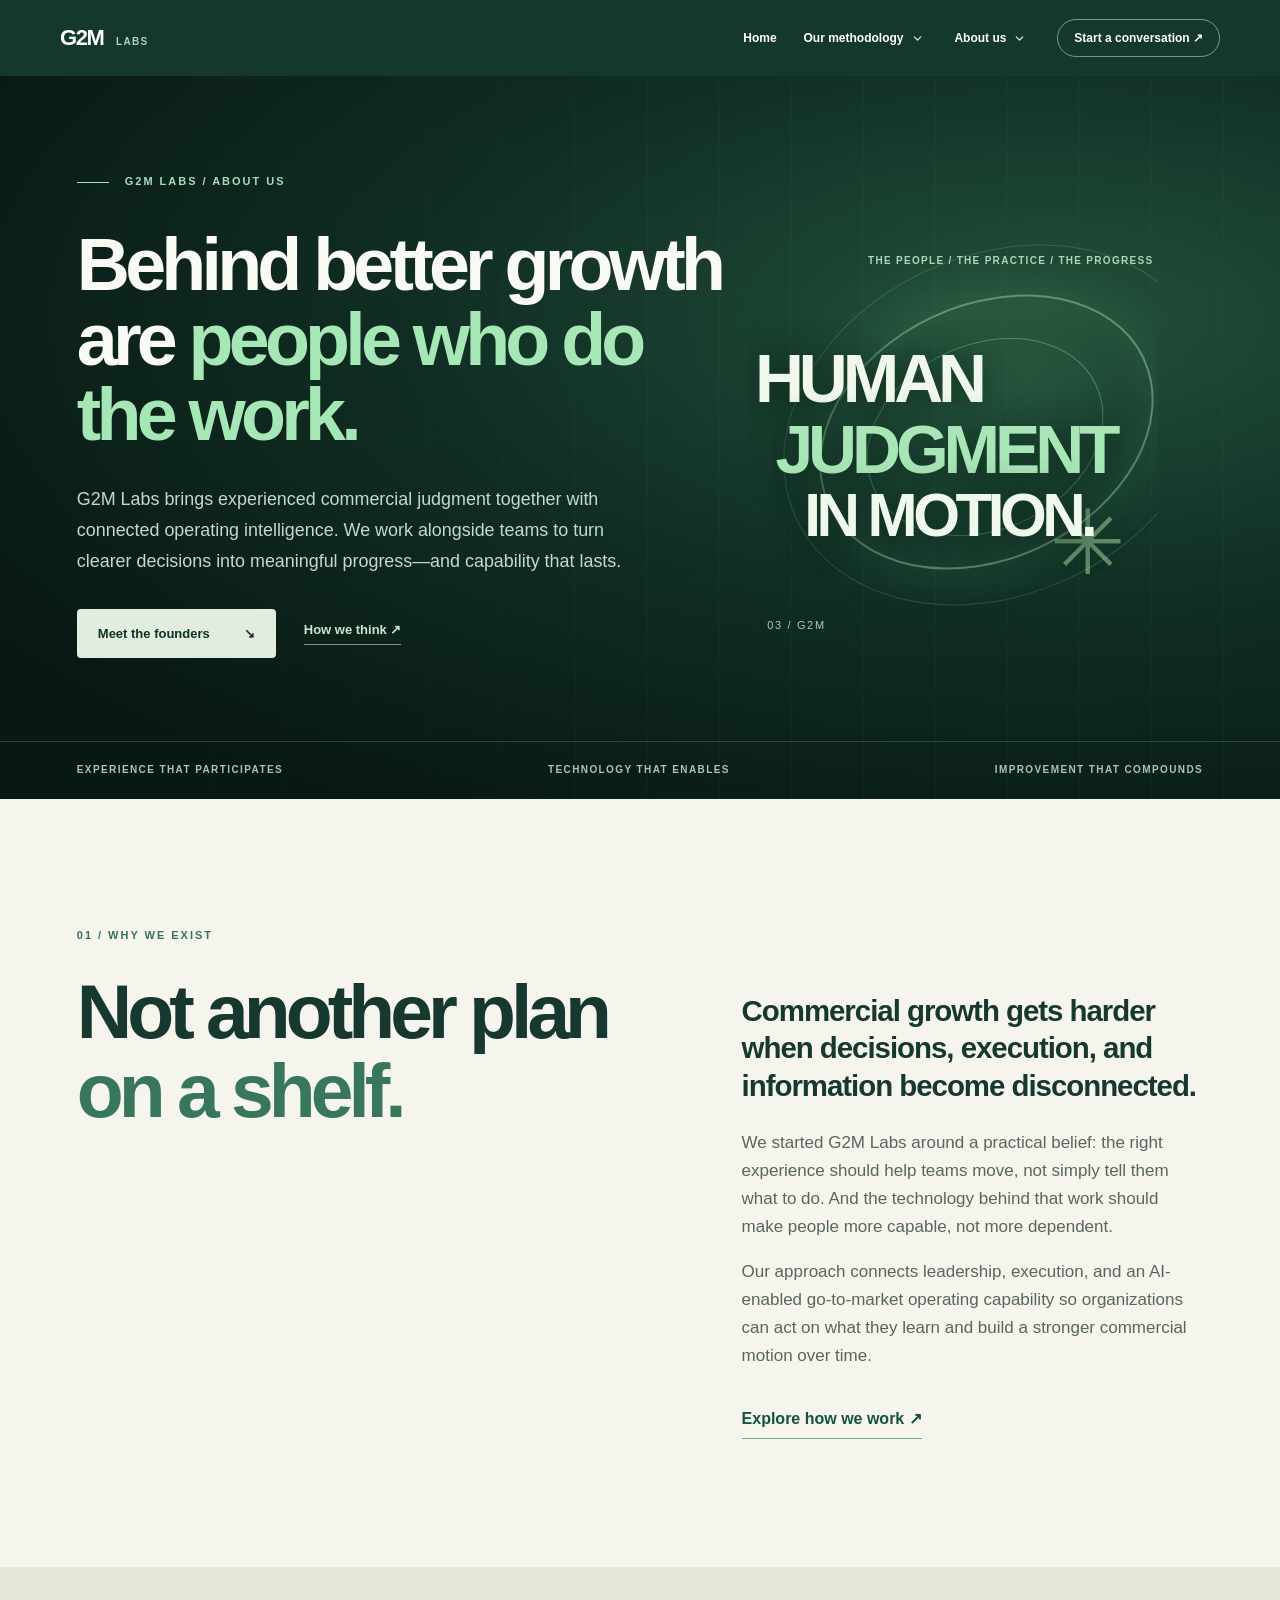
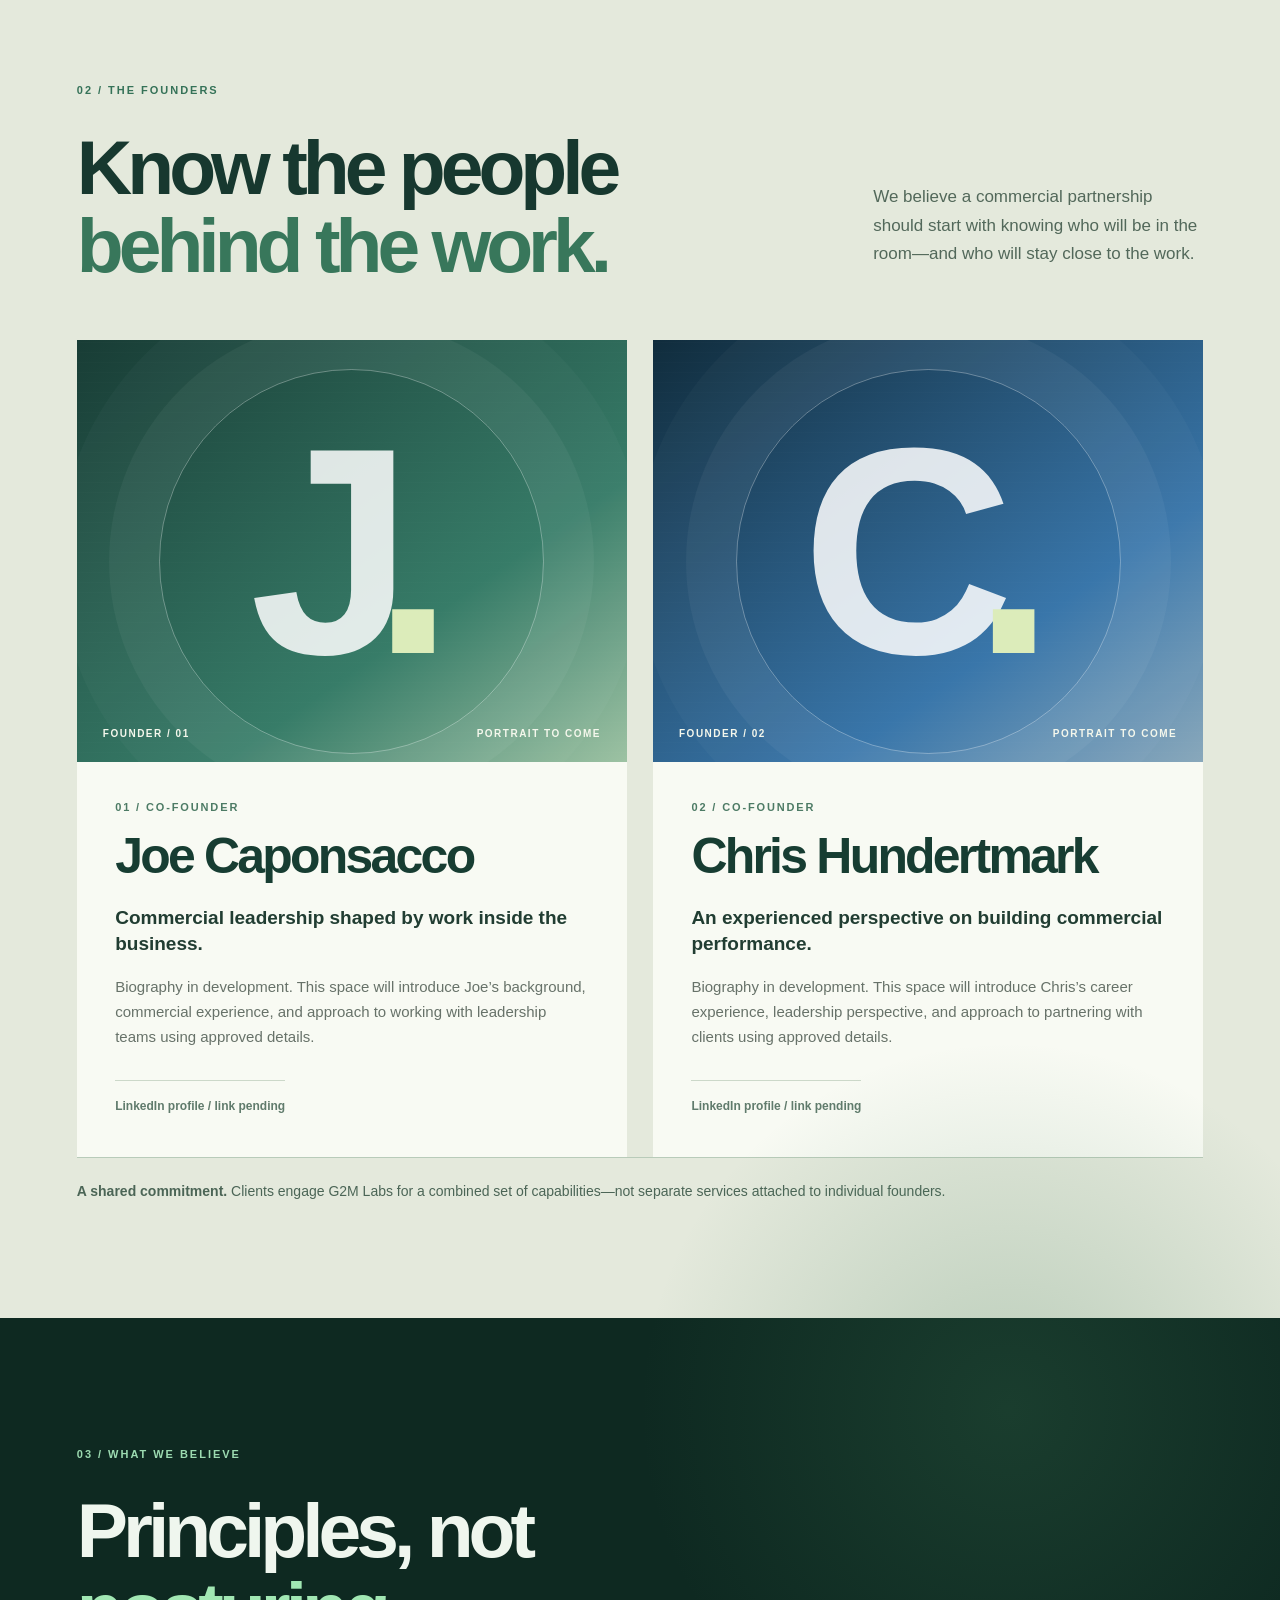
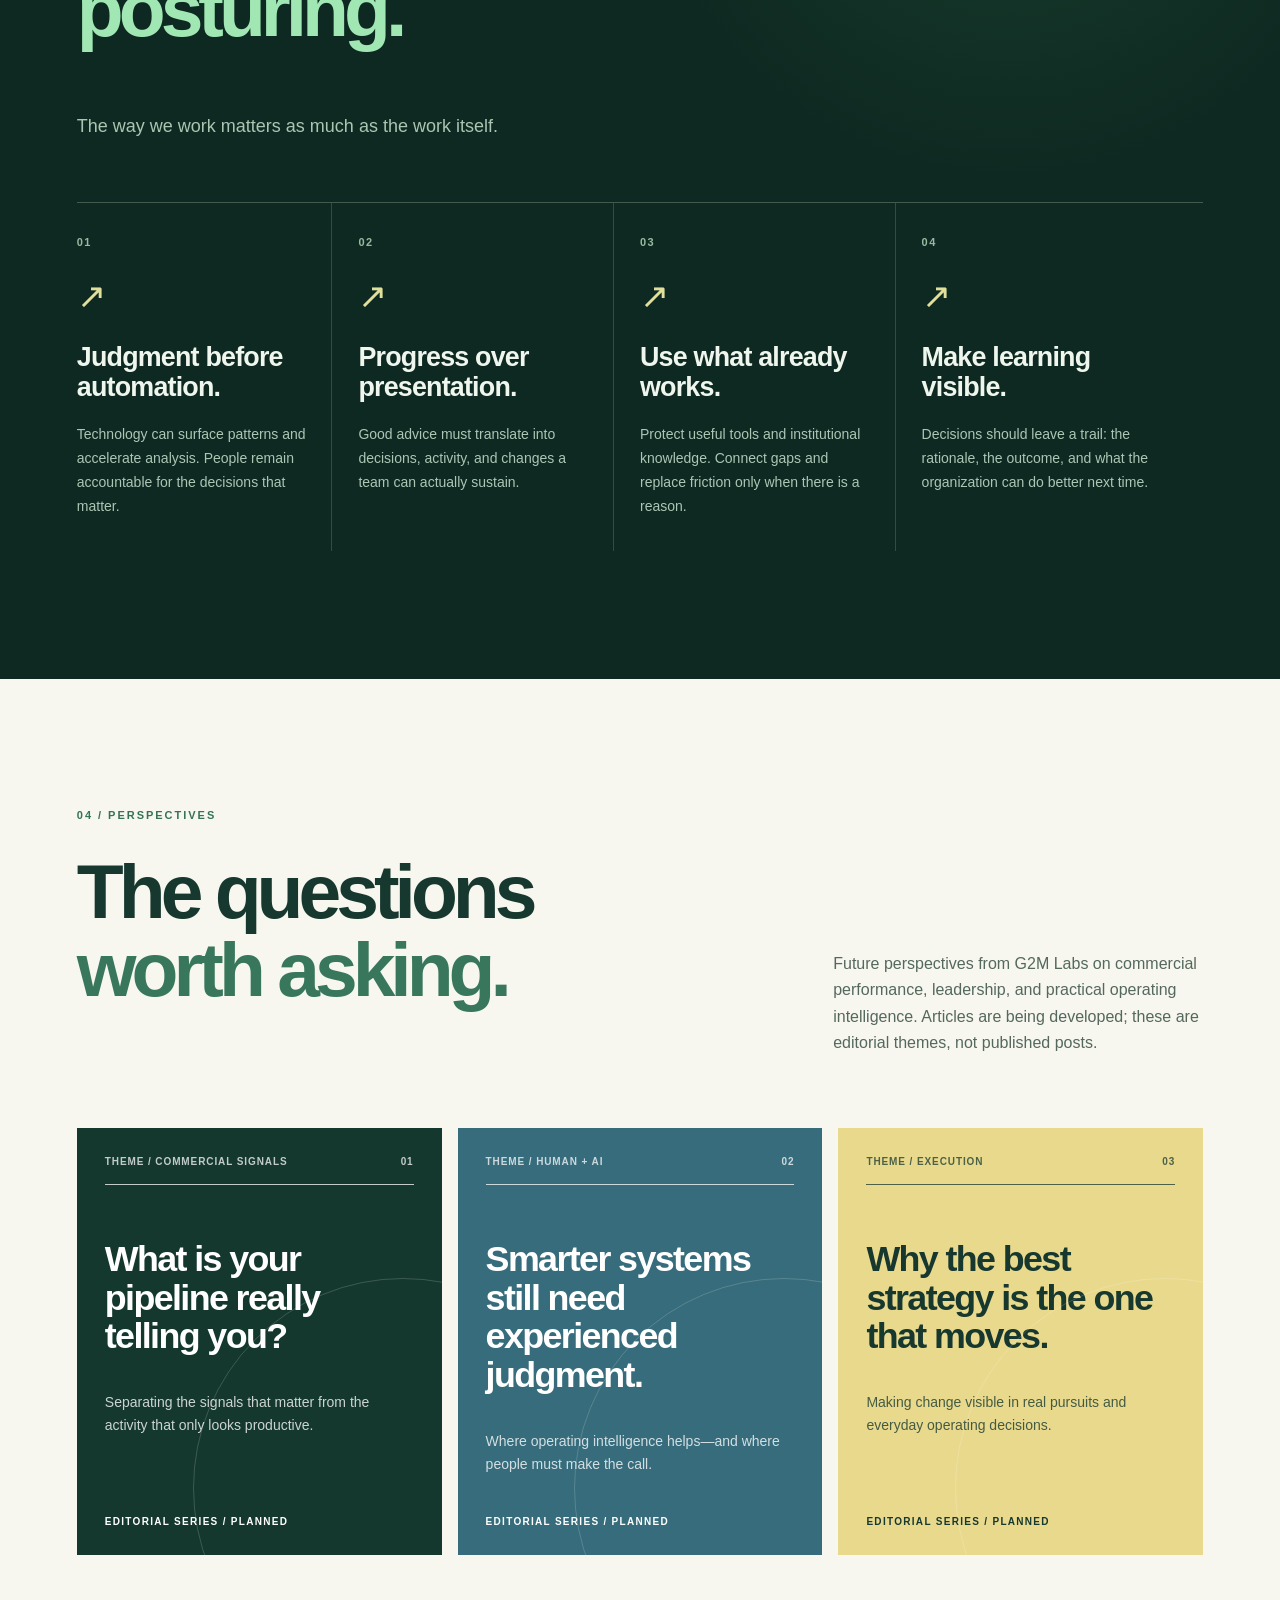
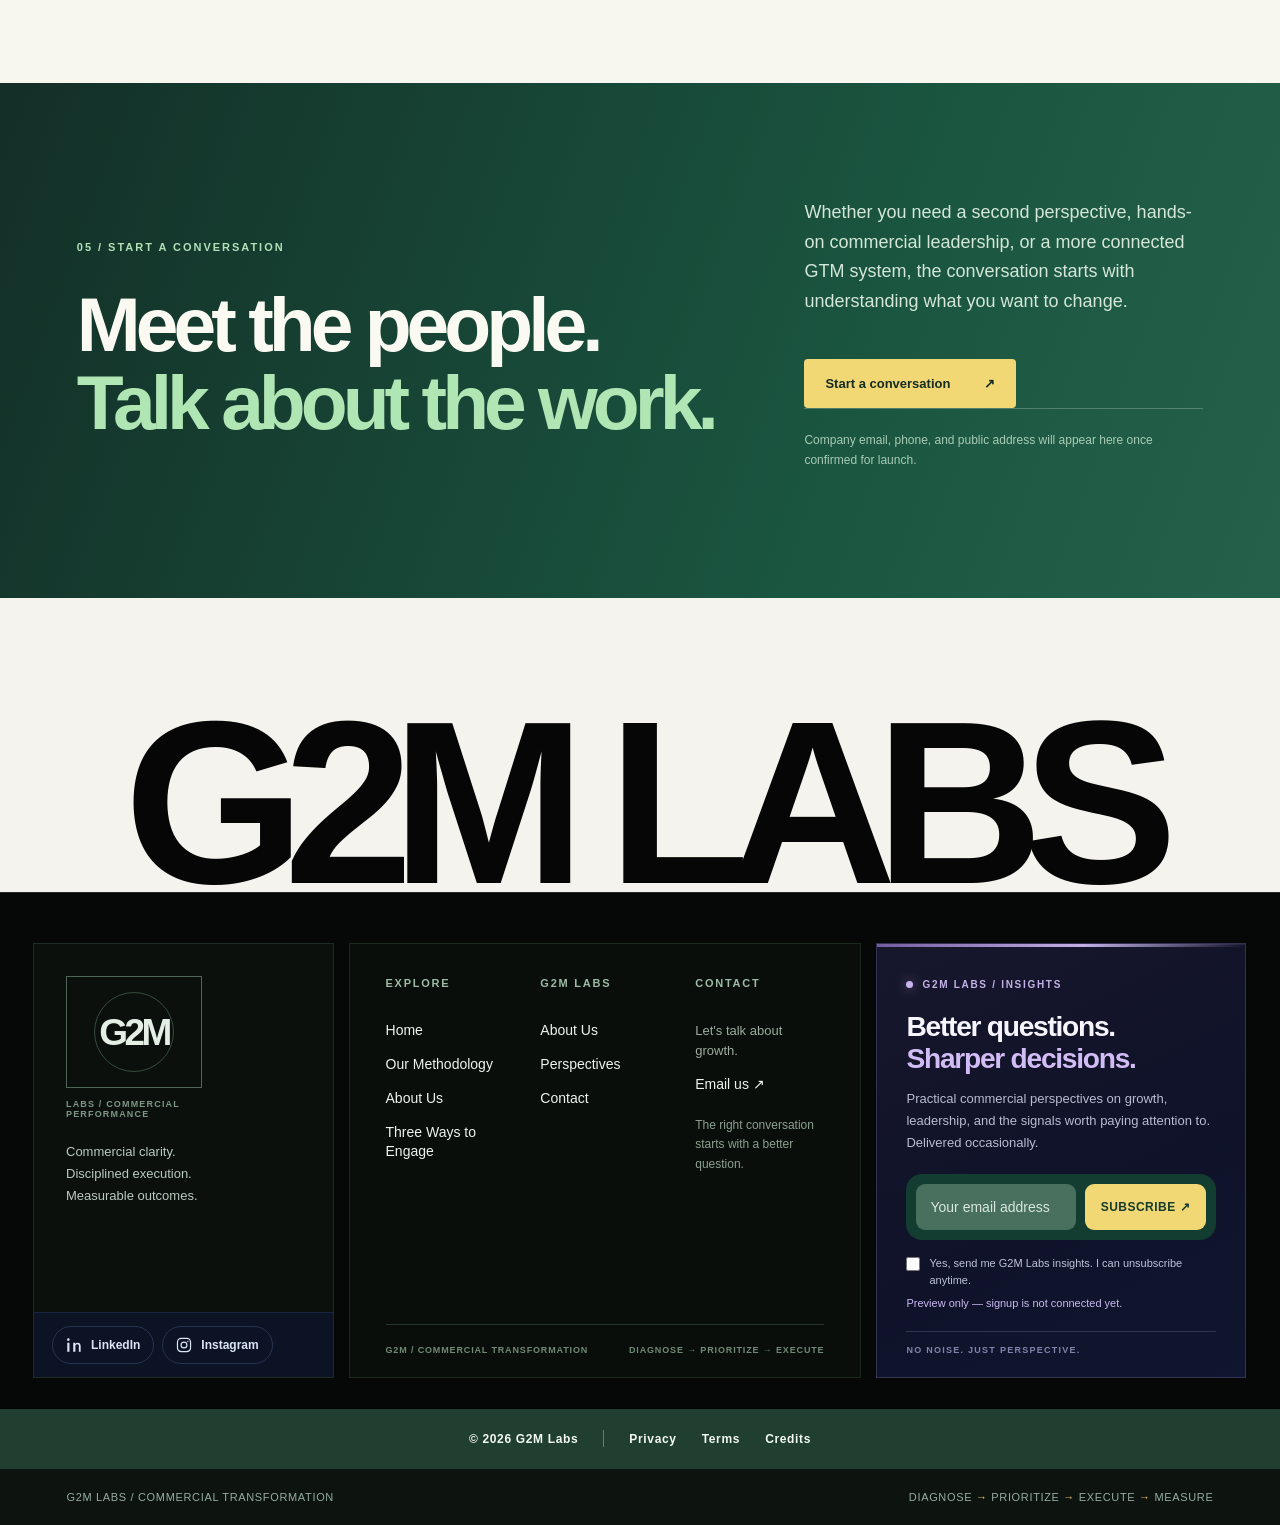
==== help.html @ 56f2eec4 "foundational v26 full site" ====
<!DOCTYPE html>

<html lang="en">
<head>
<meta charset="utf-8"/>
<meta content="width=device-width,initial-scale=1" name="viewport"/>
<title>G2M Labs | About Us — Page 3 Study 01</title>
<link href="help.css" rel="stylesheet"/>
<meta content="Get to know G2M Labs, the people behind the work, and how we think about commercial performance." name="description"/>
<link href="nav-dropdown.css" rel="stylesheet"/>
<link href="page3-about-study.css" rel="stylesheet"/></head>
<body>
<!-- ================================================================
  G2M LABS / HOW WE HELP YOU
  SOURCE FORMAT: Foundation 16.1 index.html
  Page content, styles and interaction behavior preserved.
  Edit section copy below; page CSS and JavaScript remain separate.
  ================================================================ -->
<!-- SECTION 00 / GLOBAL NAVIGATION -->
<nav aria-label="Main navigation" class="nav" id="mainNav">
<a class="brand" href="index.html">G2M <small>LABS</small></a>
<div class="navlinks"><a href="index.html">Home</a><div class="nav-service-group nav-method-group"><a data-nav-method-link="" href="methodology.html">Our methodology</a><button aria-controls="methodologyDropdown" aria-expanded="false" aria-label="Show methodology sections" class="nav-service-toggle" type="button"><svg aria-hidden="true" fill="none" stroke="currentColor" stroke-linecap="round" stroke-linejoin="round" stroke-width="2.2" viewbox="0 0 24 24"><path d="m6 9 6 6 6-6"></path></svg></button><div aria-hidden="true" aria-label="Methodology sections" class="nav-service-panel" id="methodologyDropdown"><div class="nav-service-overline">G2M / VELOCITY™ METHODOLOGY</div><a class="nav-service-item" href="index.html#velocity"><span class="nav-service-no">01</span><span><span class="nav-service-title">Velocity™ Decision Method</span><span class="nav-service-description">Decisions that are visible and traceable.</span></span><span aria-hidden="true" class="nav-service-arrow">↗</span></a><a class="nav-service-item" href="methodology.html#offerings-stack"><span class="nav-service-no">02</span><span><span class="nav-service-title">Three Ways to Engage</span><span class="nav-service-description">Leadership, GTM systems, or both.</span></span><span aria-hidden="true" class="nav-service-arrow">↗</span></a><a class="nav-service-item" href="methodology.html#gtm-operating-system"><span class="nav-service-no">03</span><span><span class="nav-service-title">GTM Operating System</span><span class="nav-service-description">A foundation you can configure and run.</span></span><span aria-hidden="true" class="nav-service-arrow">↗</span></a><a class="nav-service-item" href="methodology.html#progress"><span class="nav-service-no">04</span><span><span class="nav-service-title">Early Action &amp; Checkpoints</span><span class="nav-service-description">Start early. Review and adapt.</span></span><span aria-hidden="true" class="nav-service-arrow">↗</span></a><a class="nav-service-all" href="methodology.html">Explore the full methodology <span aria-hidden="true">↗</span></a></div></div><div class="nav-service-group nav-about-group"><a aria-current="page" href="help.html">About us</a><button aria-controls="aboutDropdown" aria-expanded="false" aria-label="Show About us sections" class="nav-service-toggle" type="button"><svg aria-hidden="true" fill="none" stroke="currentColor" stroke-linecap="round" stroke-linejoin="round" stroke-width="2.2" viewbox="0 0 24 24"><path d="m6 9 6 6 6-6"></path></svg></button><div aria-hidden="true" aria-label="About us sections" class="nav-service-panel" id="aboutDropdown"><div class="nav-service-overline">G2M / THE PEOPLE BEHIND THE WORK</div><a class="nav-service-item" href="help.html#people"><span class="nav-service-no">01</span><span><span class="nav-service-title">Meet the founders</span><span class="nav-service-description">Who you'll work with.</span></span><span aria-hidden="true" class="nav-service-arrow">↗</span></a><a class="nav-service-item" href="help.html#principles"><span class="nav-service-no">02</span><span><span class="nav-service-title">What we believe</span><span class="nav-service-description">The principles behind our work.</span></span><span aria-hidden="true" class="nav-service-arrow">↗</span></a><a class="nav-service-item" href="help.html#perspectives"><span class="nav-service-no">03</span><span><span class="nav-service-title">Our perspectives</span><span class="nav-service-description">Ideas worth exploring.</span></span><span aria-hidden="true" class="nav-service-arrow">↗</span></a><a class="nav-service-all" href="help.html#connect">Start a conversation <span aria-hidden="true">↗</span></a></div></div><a class="navcta" href="index.html#contact">Start a conversation ↗</a></div>
<button aria-controls="mobileLinks" aria-expanded="false" aria-label="Toggle menu" class="mobile-menu-toggle" id="mobileToggle" type="button">☰</button>
<div class="mobile-links" id="mobileLinks"><a href="index.html">Home</a><details class="mobile-service-group mobile-method-group"><summary>Our methodology</summary><a href="methodology.html">Overview / Velocity™ ↗</a><a href="index.html#velocity">Velocity™ Decision Method</a><a href="methodology.html#offerings-stack">Three Ways to Engage</a><a href="methodology.html#gtm-operating-system">GTM Operating System</a><a href="methodology.html#progress">Early Action &amp; Checkpoints</a></details><details class="mobile-service-group"><summary>About us</summary><a href="help.html">About G2M Labs</a><a href="help.html#people">Meet the founders</a><a href="help.html#principles">What we believe</a><a href="help.html#perspectives">Perspectives</a><a href="help.html#connect">Get in touch</a></details><a href="index.html#contact">Start a conversation</a></div>
</nav><main class="about-study" id="main-content">
<header class="about-hero" id="top"><div aria-hidden="true" class="about-hero-noise"></div><div class="about-shell about-hero-grid"><div class="about-hero-copy"><p class="about-kicker"><span class="about-kicker-line"></span> G2M LABS / ABOUT US</p><h1>Behind better growth<br/>are <em>people who do<br/>the work.</em></h1><p class="about-hero-lead">G2M Labs brings experienced commercial judgment together with connected operating intelligence. We work alongside teams to turn clearer decisions into meaningful progress—and capability that lasts.</p><div class="about-hero-actions"><a class="about-btn about-btn-light" href="#people">Meet the founders <span>↘</span></a><a class="about-link-light" href="#principles">How we think <span>↗</span></a></div></div><div aria-hidden="true" class="about-hero-art"><span class="about-hero-art-tag">THE PEOPLE / THE PRACTICE / THE PROGRESS</span><div class="about-hero-ring r1"></div><div class="about-hero-ring r2"></div><div class="about-hero-ring r3"></div><span class="about-art-word word-01">HUMAN</span><span class="about-art-word word-02">JUDGMENT</span><span class="about-art-word word-03">IN MOTION.</span><span class="about-art-cross">✳</span><span class="about-art-index">03 / G2M</span></div></div><div class="about-shell about-hero-bottom"><span>EXPERIENCE THAT PARTICIPATES</span><span>TECHNOLOGY THAT ENABLES</span><span>IMPROVEMENT THAT COMPOUNDS</span></div></header>
<section class="about-intro" id="company"><div class="about-shell about-intro-layout"><div><p class="about-overline">01 / WHY WE EXIST</p><h2>Not another plan<br/><em>on a shelf.</em></h2></div><div class="about-intro-right"><p class="about-large-copy">Commercial growth gets harder when decisions, execution, and information become disconnected.</p><p>We started G2M Labs around a practical belief: the right experience should help teams move, not simply tell them what to do. And the technology behind that work should make people more capable, not more dependent.</p><p>Our approach connects leadership, execution, and an AI-enabled go-to-market operating capability so organizations can act on what they learn and build a stronger commercial motion over time.</p><a class="about-inline-link" href="methodology.html">Explore how we work <span>↗</span></a></div></div></section>
<section class="about-people" id="people"><div class="about-shell"><div class="about-section-heading"><div><p class="about-overline">02 / THE FOUNDERS</p><h2>Know the people<br/><em>behind the work.</em></h2></div><p>We believe a commercial partnership should start with knowing who will be in the room—and who will stay close to the work.</p></div><div class="about-founder-grid">
<article class="about-founder"><div aria-label="Photograph placeholder for Joe" class="about-portrait portrait-joe" role="img"><div class="portrait-monogram">J<span>.</span></div><div class="portrait-caption"><span>FOUNDER / 01</span><span>PORTRAIT TO COME</span></div></div><div class="about-founder-copy"><span class="founder-index">01 / CO-FOUNDER</span><h3>Joe Caponsacco</h3><p class="about-bio-lead">Commercial leadership shaped by work inside the business.</p><p class="about-copy-placeholder">Biography in development. This space will introduce Joe’s background, commercial experience, and approach to working with leadership teams using approved details.</p><span class="about-profile-pending">LinkedIn profile / link pending</span></div></article>
<article class="about-founder"><div aria-label="Photograph placeholder for Chris" class="about-portrait portrait-chris" role="img"><div class="portrait-monogram">C<span>.</span></div><div class="portrait-caption"><span>FOUNDER / 02</span><span>PORTRAIT TO COME</span></div></div><div class="about-founder-copy"><span class="founder-index">02 / CO-FOUNDER</span><h3>Chris Hundertmark</h3><p class="about-bio-lead">An experienced perspective on building commercial performance.</p><p class="about-copy-placeholder">Biography in development. This space will introduce Chris’s career experience, leadership perspective, and approach to partnering with clients using approved details.</p><span class="about-profile-pending">LinkedIn profile / link pending</span></div></article>
</div><p class="about-founder-footnote"><strong>A shared commitment.</strong> Clients engage G2M Labs for a combined set of capabilities—not separate services attached to individual founders.</p></div></section>
<section class="about-beliefs" id="principles"><div class="about-shell"><div class="about-beliefs-head"><p class="about-overline">03 / WHAT WE BELIEVE</p><h2>Principles, not<br/><em>posturing.</em></h2><p>The way we work matters as much as the work itself.</p></div><div class="about-beliefs-grid"><article><span class="belief-n">01</span><span class="belief-icon">↗</span><h3>Judgment before automation.</h3><p>Technology can surface patterns and accelerate analysis. People remain accountable for the decisions that matter.</p></article><article><span class="belief-n">02</span><span class="belief-icon">↗</span><h3>Progress over presentation.</h3><p>Good advice must translate into decisions, activity, and changes a team can actually sustain.</p></article><article><span class="belief-n">03</span><span class="belief-icon">↗</span><h3>Use what already works.</h3><p>Protect useful tools and institutional knowledge. Connect gaps and replace friction only when there is a reason.</p></article><article><span class="belief-n">04</span><span class="belief-icon">↗</span><h3>Make learning visible.</h3><p>Decisions should leave a trail: the rationale, the outcome, and what the organization can do better next time.</p></article></div></div></section>
<section class="about-perspectives" id="perspectives"><div class="about-shell"><div class="about-perspectives-top"><div><p class="about-overline">04 / PERSPECTIVES</p><h2>The questions<br/><em>worth asking.</em></h2></div><p>Future perspectives from G2M Labs on commercial performance, leadership, and practical operating intelligence. Articles are being developed; these are editorial themes, not published posts.</p></div><div class="about-editorial-grid"><article class="editorial-tile tile-a"><div class="editorial-line"><span>THEME / COMMERCIAL SIGNALS</span><span>01</span></div><h3>What is your pipeline really telling you?</h3><p>Separating the signals that matter from the activity that only looks productive.</p><span class="editorial-coming">EDITORIAL SERIES / PLANNED</span></article><article class="editorial-tile tile-b"><div class="editorial-line"><span>THEME / HUMAN + AI</span><span>02</span></div><h3>Smarter systems still need experienced judgment.</h3><p>Where operating intelligence helps—and where people must make the call.</p><span class="editorial-coming">EDITORIAL SERIES / PLANNED</span></article><article class="editorial-tile tile-c"><div class="editorial-line"><span>THEME / EXECUTION</span><span>03</span></div><h3>Why the best strategy is the one that moves.</h3><p>Making change visible in real pursuits and everyday operating decisions.</p><span class="editorial-coming">EDITORIAL SERIES / PLANNED</span></article></div></div></section>
<section class="about-connect" id="connect"><div class="about-shell about-connect-grid"><div><p class="about-overline">05 / START A CONVERSATION</p><h2>Meet the people.<br/><em>Talk about the work.</em></h2></div><div><p>Whether you need a second perspective, hands-on commercial leadership, or a more connected GTM system, the conversation starts with understanding what you want to change.</p><a class="about-btn about-btn-yellow" href="index.html#contact">Start a conversation <span>↗</span></a><p class="about-contact-pending">Company email, phone, and public address will appear here once confirmed for launch.</p></div></div></section>
</main><footer aria-label="G2M Labs footer" class="footer-stage footer-foundation-19" id="g2mFooter" style="--footer-sage:#264a3a;--footer-sage-text:#f3f8f3">
<!-- 07A / Oversized animated wordmark — original Foundation 18 movement retained -->
<div class="footer-wordmark-stage" id="wordmarkStage">
<div aria-label="G2M Labs" class="footer-wordmark" id="footerWordmark">G2M LABS</div>
</div>
<!-- 07B / Architectural three-zone footer -->
<div class="footer-main" id="footerMain">
<div class="footer-main-inner footer-enter">
<!-- ZONE 01 / Identity and channels -->
<div class="footer-identity-zone">
<div class="footer-identity-top">
<div aria-label="G2M Labs" class="footer-brand-lockup"><div class="footer-brand-mark">G2M</div><span>LABS / COMMERCIAL PERFORMANCE</span></div>
<p class="footer-identity-statement">Commercial clarity.<br/>Disciplined execution.<br/>Measurable outcomes.</p>
</div>
<div aria-label="Follow G2M Labs" class="footer-social-bar">
<!-- Replace temporary platform-homepage URLs with official G2M Labs profiles before launch. -->
<a aria-label="LinkedIn — G2M profile URL pending" href="https://www.linkedin.com/" rel="noopener noreferrer" target="_blank" title="LinkedIn (profile URL to be added)">
<svg aria-hidden="true" fill="currentColor" viewbox="0 0 24 24"><path d="M5.2 8.8H1.9V22h3.3V8.8ZM3.55 2A1.92 1.92 0 1 0 3.6 5.84 1.92 1.92 0 0 0 3.55 2ZM22 14c0-3.5-1.9-5.2-4.44-5.2a3.83 3.83 0 0 0-3.45 1.9V8.8h-3.3V22h3.3v-7.34c0-1.93.36-3.8 2.76-3.8 2.35 0 2.38 2.17 2.38 3.93V22H22V14Z"></path></svg>
<span>LinkedIn</span>
</a>
<a aria-label="Instagram — G2M profile URL pending" href="https://www.instagram.com/" rel="noopener noreferrer" target="_blank" title="Instagram (profile URL to be added)">
<svg aria-hidden="true" fill="none" stroke="currentColor" stroke-width="1.8" viewbox="0 0 24 24"><rect height="19.6" rx="5.5" width="19.6" x="2.2" y="2.2"></rect><circle cx="12" cy="12" r="4.4"></circle><circle cx="17.7" cy="6.7" fill="currentColor" r="1" stroke="none"></circle></svg>
<span>Instagram</span>
</a>
</div>
</div>
<!-- ZONE 02 / Site directory -->
<div class="footer-directory-zone">
<div class="footer-directory-grid">
<nav aria-label="Explore" class="footer-column">
<h2>Explore</h2>
<a href="index.html">Home</a>
<a href="methodology.html">Our Methodology</a>
<a href="help.html">About Us</a>
<a href="index.html#services">Three Ways to Engage</a>
</nav>
<nav aria-label="Company" class="footer-column">
<h2>G2M Labs</h2>
<a href="help.html">About Us</a>
<a href="help.html#perspectives">Perspectives</a>
<a href="index.html#contact">Contact</a>
</nav>
<div class="footer-column footer-contact-column">
<h2>Contact</h2>
<p class="footer-contact-intro">Let's talk about growth.</p>
<a href="mailto:hello@g2mlabs.com?subject=G2M%20Labs%20conversation" title="Provisional email — verify before launch">Email us ↗</a>
<span class="footer-contact-note">The right conversation starts with a better question.</span>
</div>
</div>
<div class="footer-directory-baseline"><span>G2M / COMMERCIAL TRANSFORMATION</span><span>DIAGNOSE → PRIORITIZE → EXECUTE</span></div>
</div>
<!-- ZONE 03 / Editorial subscription as the footer's primary call to action -->
<aside aria-labelledby="footerSubscribeTitle" class="footer-subscribe-zone">
<div class="footer-subscribe-eyebrow"><span class="footer-subscribe-dot"></span> G2M LABS / INSIGHTS</div>
<h2 id="footerSubscribeTitle">Better questions.<br/><em>Sharper decisions.</em></h2>
<p>Practical commercial perspectives on growth, leadership, and the signals worth paying attention to. Delivered occasionally.</p>
<form autocomplete="on" class="footer-subscribe-form" id="footerSubscribeForm">
<div class="footer-subscribe-controls">
<label class="visually-hidden" for="footerEmail">Email address</label>
<input autocomplete="email" id="footerEmail" maxlength="254" name="email" placeholder="Your email address" required="" type="email"/>
<button type="submit">Subscribe <span aria-hidden="true">↗</span></button>
</div>
<label class="footer-subscribe-consent"><input name="marketing_consent" required="" type="checkbox"/><span>Yes, send me G2M Labs insights. I can unsubscribe anytime.</span></label>
<p aria-live="polite" class="footer-subscribe-status" id="footerSubscribeStatus" role="status">Preview only — signup is not connected yet.</p>
</form>
<div class="footer-subscribe-footnote">NO NOISE. JUST PERSPECTIVE.</div>
</aside>
</div>
</div>
<!-- 07C / Legal ribbon -->
<div aria-label="Legal and credits links" class="footer-legal">
<span>© <span id="year"></span> G2M Labs</span><span aria-hidden="true" class="sep"></span>
<a href="privacy.html">Privacy</a><a href="terms.html">Terms</a><a href="credits.html">Credits</a>
</div>
<!-- 07D / Original closing field -->
<div class="footer-bottom"><div class="footer-bottom-inner"><span>G2M LABS / COMMERCIAL TRANSFORMATION</span><span>DIAGNOSE <b>→</b> PRIORITIZE <b>→</b> EXECUTE <b>→</b> MEASURE</span></div></div>
</footer>
<!-- END SECTION 07 / FOUNDATION 20 FOOTER -->
<script defer="" src="help.js"></script>
<script defer="" src="nav-dropdown.js"></script>
<script defer="" src="footer-signup.js"></script>
</body>
</html>
---- help.css ----
/* ================================================================
   G2M LABS — HOMEPAGE FOUNDATION / STYLES
   EDIT HERE: Brand colors, general spacing, type scale.
   Motion settings are under G2M_MOTION_CONFIG in the JS block.
   ================================================================ */
:root {
  --deep: #14382e;
  --ink: #18342c;
  --paper: #f4f3ee;
  --surface: #e9eee8;
  --white: #fffdf8;
  --green: #43836a;
  --purple: #7861a5;
  --orange: #ba713d;
  --blue: #3976aa;
  --yellow: #f1d875;
  --red: #a94c59;
  --muted: #61726a;
  --line: #d8e1d9;
  --ease: cubic-bezier(.22,1,.36,1);
  --font: Inter,-apple-system,BlinkMacSystemFont,"Segoe UI",Arial,sans-serif;
}
* {
  box-sizing: border-box;
}
html {
  scroll-behavior: smooth;
  scroll-padding-top: 90px;
}
body {
  margin: 0;
  background: var(--paper);
  color: var(--ink);
  font-family: var(--font);
  -webkit-font-smoothing: antialiased;
}
a {
  color: inherit;
  text-decoration: none;
}
button,input {
  font: inherit;
}
button {
  cursor: pointer;
}
button:focus-visible,a:focus-visible,input:focus-visible {
  outline: 3px solid var(--orange);
  outline-offset: 3px;
}
[hidden] {
  display: none !important;
}
.wrap {
  width: min(1160px,calc(100% - 60px));
  margin-inline: auto;
}
.eyebrow,.kicker {
  font-size: 11px;
  letter-spacing: .16em;
  text-transform: uppercase;
  font-weight: 800;
  color: var(--green);
}
h1,h2,h3,p {
  margin-top: 0;
}
h2 {
  font-weight: 580;
  letter-spacing: -.05em;
  line-height: 1.12;
  font-size: clamp(34px,4.2vw,58px);
}
p {
  line-height: 1.65;
}
.btn,.outline-btn {
  display: inline-flex;
  align-items: center;
  justify-content: center;
  gap: 8px;
  border-radius: 5px;
  padding: 14px 19px;
  font-size: 13px;
  font-weight: 700;
  transition: background .2s,color .2s,transform .2s;
}
.btn {
  background: var(--deep);
  color: white;
}
.btn:hover {
  background: #286048;
  transform: translateY(-2px);
}
.outline-btn {
  border: 1px solid #a8bcb0;
}
.outline-btn:hover {
  background: #e2ebe3;
}
.result-ctas {
  display: flex;
  flex-wrap: wrap;
  gap: 10px;
  margin-top: 19px;
}
/* SECTION 00 — responsive floating navigation */
.nav {
  position: fixed;
  top: 0;
  left: 0;
  width: 100%;
  height: 76px;
  padding: 0 max(30px,calc((100vw - 1160px)/2));
  background: var(--deep);
  color: white;
  z-index: 100;
  display: flex;
  align-items: center;
  justify-content: space-between;
  gap: 16px;
  transition: all .45s var(--ease);
}
.nav.floating {
  top: 12px;
  left: 50%;
  transform: translateX(-50%);
  width: min(1120px,calc(100% - 32px));
  height: 62px;
  border-radius: 999px;
  padding-inline: 25px;
  box-shadow: 0 12px 35px #091a1557;
}
.brand {
  font-size: 22px;
  font-weight: 850;
  letter-spacing: -.065em;
  white-space: nowrap;
}
.brand small {
  font-size: 10px;
  letter-spacing: .13em;
  margin-left: 8px;
  color: #b8cfbf;
}
.navlinks {
  display: flex;
  align-items: center;
  gap: clamp(12px,2.1vw,29px);
}
.navlinks a {
  font-weight: 650;
  font-size: 12px;
  transition: color .18s;
}
.navlinks a:hover,.navlinks a:focus-visible {
  color: var(--yellow);
}
.navlinks .navcta {
  border: 1px solid #ffffff73;
  padding: 11px 16px;
  border-radius: 99px;
}
.navlinks .navcta:hover {
  background: var(--yellow);
  color: var(--deep);
}
.mobile-menu-toggle {
  display: none;
  border: 1px solid #ffffff65;
  border-radius: 50%;
  width: 40px;
  height: 40px;
  background: none;
  color: white;
  font-size: 19px;
}
.mobile-links {
  display: none;
  position: absolute;
  top: calc(100% + 8px);
  left: 0;
  right: 0;
  background: var(--deep);
  border-radius: 16px;
  box-shadow: 0 18px 35px #081d1850;
  padding: 10px;
}
.mobile-links.open {
  display: block;
}
.mobile-links a {
  display: block;
  padding: 14px;
  color: white;
  border-bottom: 1px solid #ffffff24;
}
.mobile-links a:last-child {
  border-bottom: 0;
}
.mobile-links a:hover {
  color: var(--yellow);
}

/* =====================================================================
   G2M / PAGE 02 — VELOCITY METHODOLOGY
   Approved palette + shared navigation and footer from Foundation 15.
   All page design is scoped; boxes and visual surfaces are editable.
   ===================================================================== */
:root{--page-lavender:#e9e2f2;--page-dark-purple:#302543;--page-sky:#e5eff5;--page-light-green:#edf2eb;--page-deep:#14382e;--page-gold:#f1d875;--page-ink:#18342c;--page-white:#fffdf8}
body{overflow-x:hidden}.method-section{position:relative;padding:clamp(84px,9vw,144px) 0;overflow:hidden}.method-section .wrap{position:relative;z-index:1}.method-section h2{max-width:1020px;font-size:clamp(36px,4.3vw,64px);font-weight:590;line-height:1.1;letter-spacing:-.055em;margin:16px 0 26px}.method-section .intro{font-size:clamp(16px,1.55vw,20px);line-height:1.75;max-width:930px;color:#52695e;margin-bottom:45px}.method-section .eyebrow{color:var(--green)}.method-section h3{letter-spacing:-.045em;font-weight:620;line-height:1.2;font-size:clamp(24px,2.5vw,38px)}.method-section p{line-height:1.7}
/* HERO */
.method-hero{background:var(--deep);color:#fffdf8;position:relative;overflow:hidden;padding:160px 0 0;min-height:800px;isolation:isolate}.method-hero:before{content:'';position:absolute;inset:0;background:radial-gradient(ellipse at 68% 45%,rgba(67,131,106,.32),transparent 45%),linear-gradient(140deg,#14382e,#102b25 70%);z-index:-2}.method-hero:after{content:'';position:absolute;inset:0;opacity:.14;background:repeating-linear-gradient(90deg,transparent 0 94px,rgba(255,255,255,.14) 95px 96px);pointer-events:none;z-index:-1}.hero-inner{display:grid;grid-template-columns:minmax(0,1.15fr) minmax(330px,.85fr);align-items:center;gap:clamp(20px,3vw,65px);min-height:560px}.hero-text{padding:0 0 70px}.hero-text .eyebrow{color:#c4e1d0}.hero-text h1{font-size:clamp(48px,5.25vw,82px);line-height:1.03;font-weight:590;letter-spacing:-.067em;max-width:850px;margin:26px 0}.hero-text h1 em{font-style:normal;color:#bfe0c6}.hero-text .lead{font-size:clamp(16px,1.45vw,19px);max-width:660px;line-height:1.8;color:#cedfd2}.hero-text .btn{background:var(--yellow);color:var(--deep);margin-top:19px}.hero-text .btn:hover{background:#fffdf8}.hero-art{position:relative;min-height:490px;aspect-ratio:1;max-width:570px;width:100%;place-self:center;isolation:isolate}.hero-art-ring{position:absolute;border:1px solid rgba(194,223,206,.24);border-radius:50%;inset:8%;box-shadow:0 0 70px rgba(143,197,164,.06) inset}.hero-art .ring-b{inset:21%;border-color:rgba(179,136,255,.28)}.hero-art .ring-c{inset:-5%;border-color:rgba(241,216,117,.12)}.hero-orbit-center{position:absolute;inset:32%;background:radial-gradient(circle at 33% 27%,#43836a,#1a493b 64%,#0a2b23);border:1px solid #8dc1a5;border-radius:50%;box-shadow:0 0 40px #a3dbc124,0 0 90px #88d9b016;display:flex;flex-direction:column;align-items:center;justify-content:center;gap:10px;z-index:3}.hero-core-label{font-weight:800;letter-spacing:.04em;font-size:clamp(15px,1.8vw,25px)}.hero-orbit-center small{font-size:10px;letter-spacing:.12em;color:#d1e5d6}.hero-signal-dot{position:absolute;width:12px;height:12px;background:var(--yellow);border-radius:50%;box-shadow:0 0 10px 3px #f1d8759c,0 0 25px #f1d87568;z-index:4;animation:orbitGlow 3s ease-in-out infinite alternate}.hero-signal-dot.s1{left:17%;top:25%}.hero-signal-dot.s2{left:81%;top:18%;background:#b08ff2;box-shadow:0 0 14px #b08ff2}.hero-signal-dot.s3{left:73%;top:76%;background:#68b4e3;box-shadow:0 0 14px #68b4e3}.hero-signal-dot.s4{left:18%;top:78%;background:#e89d67;box-shadow:0 0 14px #e89d67}.hero-art-side-label{position:absolute;bottom:0;right:0;font-size:10px;letter-spacing:.15em;color:#a8c3b2}.hero-bottom-rail{border-top:1px solid #ffffff30;padding:24px 0 30px;display:grid;grid-template-columns:repeat(4,1fr);gap:12px;color:#c6ddce;font-size:11px;font-weight:780;letter-spacing:.13em;text-align:center}.hero-bottom-rail span:not(:last-child){border-right:1px solid #ffffff22}@keyframes orbitGlow{to{transform:scale(1.5);opacity:.55}}
/* opening */
.opening-section{background:var(--paper)}.opening-section .scene{background:#fffdf8;border:1px solid #d8e1d9;border-radius:12px;padding:clamp(26px,3vw,48px);display:grid;grid-template-columns:1fr 1.06fr;gap:clamp(26px,5vw,80px);align-items:center;box-shadow:0 25px 75px #24432f0e}.scene .eyebrow{font-size:11px}.scene p{color:#62766b;font-size:16px}.scene .visual{background:var(--page-light-green);border:1px solid #d1ded2;border-radius:10px;padding:26px;min-height:285px;display:flex;flex-direction:column;justify-content:space-between}.caption{font-size:11px;letter-spacing:.13em;font-weight:800;color:#56836b;text-transform:uppercase}.dots{display:flex;flex-wrap:wrap;gap:8px;margin:25px 0}.dots span{background:white;border:1px solid #ccdbcf;border-radius:99px;padding:8px 11px;color:#28513d;font-size:12px;font-weight:650}.bars{display:flex;align-items:end;height:90px;gap:10px;margin:12px 0}.bars i{flex:1;display:block;min-height:16px;border-radius:4px 4px 0 0;background:linear-gradient(0deg,#43836a,#a8cfb5)}.bars i:nth-child(1){height:37%}.bars i:nth-child(2){height:68%}.bars i:nth-child(3){height:48%}.bars i:nth-child(4){height:88%}.bars i:nth-child(5){height:72%}
/* Intelligence / orbit */
.intelligence-section{background:var(--page-lavender)}.intelligence-section .eyebrow{color:var(--purple)}.intelligence-section h2{color:var(--page-dark-purple)}.intelligence-section .intro{color:#645c73}.orbit-story{max-width:1040px;margin:30px auto 35px;background:#f8f5fb;border:1px solid #d8cae5;border-radius:18px;padding:28px 26px;box-shadow:0 25px 55px #4a355819}.orbit-story svg{display:block;width:100%;height:auto;overflow:visible}.orbit-story .halo{fill:none;stroke:#c4b5d5;stroke-width:1.4;stroke-dasharray:6 10}.orbit-story .link{stroke:#b6a3ce;stroke-width:2}.orbit-story .node{fill:#fff;stroke:#aa95c6;stroke-width:1.5}.orbit-story text{font-family:var(--font);font-weight:800;letter-spacing:.025em;fill:#413252}.orbit-story .core{fill:#302543;stroke:#9c83b9;stroke-width:2}.orbit-story .coretext{fill:white}.intelligence-section .orbit-story + .intro{margin:10px auto 0;max-width:970px;text-align:center}
/* movements */
.movements-section{background:#eef2eb}.journey{display:grid;grid-template-columns:repeat(4,minmax(0,1fr));gap:14px;margin:55px 0 32px}.step{background:#fffdf8;border:1px solid #d5e0d7;border-radius:10px;padding:19px 22px 32px;min-height:420px;display:flex;flex-direction:column;transition:border-color .3s,transform .3s;position:relative;overflow:hidden}.step:hover{border-color:#7fae91;transform:translateY(-4px)}.step small{font-size:12px;color:#43836a;letter-spacing:.13em;font-weight:800}.step h3{font-size:25px;margin:20px 0 10px}.step p{font-size:14px;color:#61726a;margin:0}.motion-art{height:150px;background:#e5efe6;border-radius:6px;position:relative;overflow:hidden;margin-bottom:24px;isolation:isolate}.motion-beam{position:absolute;width:85%;height:3px;background:var(--green);left:8%;top:50%;transform:rotate(-19deg);box-shadow:0 0 14px #43836a80}.motion-dot{position:absolute;top:46%;left:47%;height:13px;width:13px;border-radius:100%;background:var(--yellow);box-shadow:0 0 0 10px #f1d87536,0 0 20px #d7b44c}.motion-line{position:absolute;left:14%;top:36%;width:70%;height:1px;background:#43836a55;transform:rotate(21deg)}.motion-line.second{top:70%;transform:rotate(-35deg)}.motion-line.third{top:17%;transform:rotate(43deg)}.motion-step.activate .motion-art{background:#ece5f2}.motion-step.activate .motion-beam{background:#7861a5;transform:rotate(16deg)}.motion-step.momentum .motion-art{background:#e4eff6}.motion-step.momentum .motion-beam{background:#3976aa;transform:rotate(-9deg)}.motion-step.acceleration .motion-art{background:#f6ecde}.motion-step.acceleration .motion-beam{background:#ba713d;transform:rotate(-25deg)}.motion-step .motion-dot{animation:signalMove 3.2s ease-in-out infinite alternate}.motion-step:nth-child(2) .motion-dot{animation-delay:.6s}.motion-step:nth-child(3) .motion-dot{animation-delay:1.2s}.motion-step:nth-child(4) .motion-dot{animation-delay:1.8s}@keyframes signalMove{to{left:72%;top:29%}}.proof{background:var(--deep);color:white;border-radius:12px;padding:33px 40px;display:flex;align-items:center;gap:45px}.proof b{font-size:12px;letter-spacing:.13em;color:#f1d875;flex:0 0 210px}.proof p{margin:0;font-size:17px;color:#d0e1d3}
/* experience */
.experience-section{background:var(--paper)}.experience-section .scene{display:grid;grid-template-columns:1fr 1fr;gap:clamp(32px,6vw,95px);align-items:center;padding:55px 0;border-top:1px solid #cfd9d0}.experience-section .scene:nth-of-type(2n){direction:rtl}.experience-section .scene:nth-of-type(2n)>*{direction:ltr}.experience-section .scene h3{max-width:530px}.experience-section .scene .visual{min-height:250px;background:#e7ede5;padding:32px;position:relative}.experience-section .scene .visual:before{content:attr(data-number);font-size:70px;line-height:1;font-weight:800;color:#e1e9e1;position:absolute;right:10px;top:10px}.experience-section .scene .visual>*{position:relative}.footnote{max-width:990px;margin-top:32px;font-size:12px;color:#68766d;line-height:1.7}
/* dark execution */
.execution-section{background:var(--deep);color:#f7f9f3}.execution-section:before{content:'';pointer-events:none;position:absolute;width:75vw;height:75vw;border:1px solid #ffffff12;border-radius:50%;right:-28vw;top:-23vw;box-shadow:0 0 0 160px #ffffff05,0 0 0 330px #ffffff03}.execution-section .eyebrow{color:#c7dfce}.execution-section .intro{color:#c1d4c6}.three{display:grid;grid-template-columns:repeat(3,minmax(0,1fr));gap:16px;margin:46px 0 30px}.three .panel{background:#23493b;border:1px solid #6c957a65;border-radius:10px;padding:38px 30px 45px;min-height:275px}.three .panel small{color:var(--yellow);letter-spacing:.13em;font-size:12px;font-weight:850}.three .panel h3{font-size:28px;margin:25px 0 14px}.three .panel p{color:#cadacc;font-size:15px}.execution-section .btn{margin-top:18px;background:var(--yellow)!important;color:var(--deep)!important}.execution-section .btn:hover{background:white!important}
/* closing CTA */
.next-section{background:var(--page-lavender);text-align:center}.next-section h2{color:var(--page-dark-purple);max-width:1050px;margin:0 auto 25px}.next-section p{color:#645c73;font-size:19px;max-width:800px;margin:0 auto 35px}.next-section .btn{background:var(--page-dark-purple);color:white}.next-section .btn:hover{background:#53416a}
/* scroll reveal */
.reveal-on-view{opacity:1;transform:none}.js-animations .reveal-on-view{opacity:0;transform:translateY(25px);transition:opacity .75s var(--ease),transform .75s var(--ease)}.js-animations .reveal-on-view.visible{opacity:1;transform:none}
@media(max-width:850px){.navlinks{display:none}.mobile-menu-toggle{display:block}.nav{padding:0 19px}.nav.floating{padding:0 19px}}
@media(max-width:1100px){.journey{grid-template-columns:repeat(2,1fr)}.step{min-height:365px}.hero-inner{grid-template-columns:1fr .8fr}.hero-art{min-height:330px}.hero-text h1{font-size:clamp(44px,5vw,64px)}}
@media(max-width:850px){.method-hero{padding-top:110px;min-height:0}.hero-inner{grid-template-columns:1fr;gap:0}.hero-text{padding:55px 0 0}.hero-art{min-height:330px;width:min(480px,90%)}.hero-bottom-rail{grid-template-columns:repeat(2,1fr);line-height:1.5}.opening-section .scene,.experience-section .scene{grid-template-columns:1fr}.experience-section .scene:nth-of-type(2n){direction:ltr}.three{grid-template-columns:1fr}.three .panel{min-height:210px}.method-section{padding:80px 0}.orbit-story{padding:13px}.proof{display:block}.proof b{display:block;margin-bottom:12px}}
@media(max-width:580px){.wrap{width:calc(100% - 36px)}.method-section h2{font-size:clamp(33px,9vw,46px)}.hero-text h1{font-size:clamp(43px,10.5vw,60px)}.hero-art{min-height:265px}.hero-bottom-rail{font-size:9px;letter-spacing:.05em}.journey{grid-template-columns:1fr}.step{min-height:0}.motion-art{height:135px}.opening-section .scene{padding:20px}.experience-section .scene{padding:35px 0}.method-section .intro{font-size:16px}.orbit-story svg{min-width:650px}.orbit-story{overflow-x:auto}.orbit-story:after{content:'Scroll sideways to see the complete diagram';display:block;font-size:11px;color:#755b8b;text-align:center;margin-top:5px}.proof{padding:27px}.hero-art-side-label{display:none}}
@media(prefers-reduced-motion:reduce){.hero-signal-dot,.motion-step .motion-dot{animation:none}.js-animations .reveal-on-view{opacity:1;transform:none;transition:none}}
/* SECTION 07 — APPROVED FOOTER / editable design tokens */
#g2mFooter{
  --paper:#f4f3ee; --accent:#f1c65e; --white:#f9f9f5;
  --footer-black:#070908; --footer-sage:#264a3a; --sage:#a6bdac;
  --footer-sage-text:#f3f8f3; --footer-bottom:#0d1410;
  --footer-wordmark-size:clamp(105px,18.2vw,340px);
  --footer-nav-width:1260px; --reveal-distance:130px;
  --wordmark-shift:0; --wordmark-opacity:1; --footer-enter:1;
}
/* ============================================================
   SECTION 07 / FOOTER — editable background areas
   07A: wordmark stage (light)
   07B: footer content (black)
   07C: legal ribbon (sage)
   07D: bottom microcopy (near-black)
   ============================================================ */
.footer-stage{position:relative;isolation:isolate;background:var(--paper)}
.footer-wordmark-stage{position:relative;height:clamp(160px,23vw,360px);overflow:hidden;background:var(--paper);z-index:1;display:flex;align-items:flex-end}
.footer-wordmark{position:relative;z-index:1;display:block;white-space:nowrap;width:100%;text-align:center;margin:0;font-family:Arial,Helvetica,sans-serif;font-weight:900;font-size:var(--footer-wordmark-size);line-height:.77;letter-spacing:-.092em;color:#050605;transform:translateY(calc(var(--reveal-distance) * var(--wordmark-shift,1)));opacity:var(--wordmark-opacity,0);will-change:transform,opacity;user-select:none}
.footer-main{position:relative;z-index:2;background:var(--footer-black);color:var(--white);min-height:340px;padding:80px max(5.2%,calc((100vw - var(--footer-nav-width))/2)) 70px}
.footer-main::before{content:"";position:absolute;top:0;left:0;right:0;height:1px;background:#282d29}.footer-main-inner{margin:auto;max-width:var(--footer-nav-width);display:grid;grid-template-columns:minmax(220px,2.1fr) repeat(3,minmax(125px,1fr));gap:clamp(28px,4vw,72px)}
.logo-space{display:flex;flex-direction:column;align-items:flex-start;gap:20px}.brand-tile{border:1px solid #667a6c;min-width:124px;min-height:124px;display:flex;justify-content:center;align-items:center;overflow:hidden;color:var(--sage);position:relative}.brand-tile::after{content:"";position:absolute;inset:14px;border:1px solid #45574a;border-radius:50%}.brand-tile strong{font-size:35px;font-weight:900;letter-spacing:-.1em;z-index:1}.brand-note{font-size:11px;line-height:1.6;max-width:230px;color:#a8b5a9}.footer-column{display:flex;flex-direction:column;gap:14px}.footer-column h2{font-size:13px;font-weight:750;letter-spacing:.12em;text-transform:uppercase;color:var(--sage);margin:5px 0 15px}.footer-column a,.footer-column span{font-size:clamp(15px,1.25vw,19px);line-height:1.35;color:#eee;transition:color .2s}.footer-column a:hover{color:var(--accent)}.footer-column .muted{color:#a9b8ac;font-size:14px}
.footer-legal{position:relative;z-index:2;background:var(--footer-sage);color:var(--footer-sage-text);padding:20px 5%;display:flex;align-items:center;justify-content:center;gap:25px;flex-wrap:wrap;min-height:68px;font-size:12px;font-weight:700;letter-spacing:.055em}.footer-legal a:hover{text-decoration:underline}.footer-legal .sep{height:17px;width:1px;background:#608170}
.footer-bottom{position:relative;z-index:2;background:var(--footer-bottom);color:#94ac9e;padding:22px max(5.2%,calc((100vw - var(--footer-nav-width))/2));font-size:11px;letter-spacing:.06em}.footer-bottom-inner{max-width:var(--footer-nav-width);margin:auto;display:flex;justify-content:space-between;gap:12px;flex-wrap:wrap}.footer-bottom b{color:var(--accent);font-weight:600}
/* Stagger content enters after the wordmark. JS sets --reveal for whole footer */
.footer-enter{opacity:calc(.12 + .88 * var(--footer-enter,0));transform:translateY(calc((1 - var(--footer-enter,0)) * 32px));transition:none;will-change:opacity,transform}
@media(max-width:850px){.footer-wordmark-stage{height:clamp(110px,22vw,180px)}.footer-main-inner{grid-template-columns:repeat(3,minmax(0,1fr))}.logo-space{grid-column:1/-1;flex-direction:row;align-items:center}.footer-main{padding:54px 24px}.brand-tile{min-width:90px;min-height:90px}.footer-column h2{font-size:11px}.footer-column a{font-size:14px}.footer-wordmark{font-size:19vw}.demo-toolbar{top:8px}}
@media(max-width:540px){.pre-footer{padding:145px 23px 100px;min-height:85vh}.footer-wordmark-stage{height:23vw;min-height:86px}.footer-wordmark{font-size:19vw;line-height:.82}.footer-main-inner{grid-template-columns:1fr 1fr;gap:37px 20px}.logo-space{grid-column:1/-1}.footer-column:last-child{grid-column:1/-1}.footer-main{padding:50px 23px 60px}.footer-legal{padding:24px 15px;gap:13px;font-size:11px}.footer-bottom{padding:20px 23px}.demo-toolbar{position:fixed;gap:5px;align-items:flex-start}.demo-label{display:none}.motion-status{display:none}.demo-options{gap:7px}.demo-options label{font-size:10px}.demo-options select{font-size:10px}}
@media(prefers-reduced-motion:reduce){html{scroll-behavior:auto}.pre-footer .down{animation:none}.footer-wordmark{transform:none!important;opacity:1!important}.footer-enter{transform:none!important;opacity:1!important}}



/* SECTION 02 / FOUNDATION 07 — word-by-word headline reveal; scoped to Growth Engine */
/* CONCEPT 04 — SCROLL-LINKED WORD & LETTER REVEAL (only title changes) */
#pipeline .word-reveal-title{min-height:1.25em;max-width:100%;line-height:1.2;}
#pipeline .headline-words{display:flex;flex-wrap:wrap;gap:0 .24em;align-items:baseline;}
#pipeline .headline-word{display:inline-block;position:relative;white-space:nowrap;overflow:hidden;padding-bottom:.06em;vertical-align:baseline;}
#pipeline .headline-word-face{display:inline-block;will-change:opacity,transform,clip-path;color:#7861a5;transform:translateY(0);opacity:1;}
#pipeline .headline-letter{display:inline;color:var(--word-color,#7861a5);}
/* Text is visible without JavaScript; animation controls apply only with JS. */
@media(prefers-reduced-motion:reduce){#pipeline .headline-word-face{will-change:auto;transform:none!important;opacity:1!important;clip-path:none!important}#pipeline .headline-letter{color:#18342c!important}}

#pipeline .word-reveal-title:not(:has(.headline-word))::after{content:"The pipeline looks busy.";color:#18342c;}

/* ============================================================================
   FOUNDATION 10 / SECTION 06 — DARK GREEN CONVERSATION CTA
   Independently adjustable color tokens. Text remains editable in index.html.
   ============================================================================ */
#contact.closing {
  --closing-background: #14382e;
  --closing-heading: #f5f7f1;
  --closing-copy: #c5d7cd;
  --closing-accent: #f1d875;
  --closing-primary-background: #f1d875;
  --closing-primary-ink: #14382e;
  --closing-outline: rgba(245,247,241,.62);
  background: var(--closing-background);
  color: var(--closing-heading);
}
#contact.closing .eyebrow { color: var(--closing-accent); }
#contact.closing h2 { color: var(--closing-heading); }
#contact.closing p { color: var(--closing-copy); }
#contact.closing .closing-actions .btn {
  background: var(--closing-primary-background);
  color: var(--closing-primary-ink);
}
#contact.closing .closing-actions .btn:hover {
  background: #fff0a9;
  color: var(--closing-primary-ink);
}
#contact.closing .closing-actions .outline-btn {
  border-color: var(--closing-outline);
  color: var(--closing-heading);
  background: transparent;
}
#contact.closing .closing-actions .outline-btn:hover {
  background: rgba(255,255,255,.11);
  color: #ffffff;
}
#contact.closing .closing-actions a:focus-visible { outline-color: var(--closing-accent); }


/* ================================================================
   FOUNDATION 11 / SECTION 02 — RED ALERT / HEADING CLEARANCE
   Keep red alerts and yellow pulse choreography intact; move ONLY
   the green pipe assembly down enough that raised alerts no longer
   cover the explanatory copy above it. Adjustable values below.
   ================================================================ */
#pipeline {
  --pipeline-alert-clearance: 58px;
  --pipeline-alert-clearance-mobile: 30px;
}
/* Original top: 32%; preserve the scroll-controlled pipe split/fade. */
#pipeline .pipeline-zone {
  top: calc(32% + var(--pipeline-alert-clearance));
}
@media (max-width: 780px) {
  /* Original mobile top: 39%; the smaller offset preserves room below. */
  #pipeline .pipeline-zone {
    top: calc(39% + var(--pipeline-alert-clearance-mobile));
  }
}
@media (max-height: 650px) {
  /* Original short-viewport top: 38%; avoid collisions in tight spaces. */
  #pipeline .pipeline-zone {
    top: calc(38% + 24px);
  }
}


/* ============================================================================
   FOUNDATION 13 / SECTION 06B — FULL-WIDTH KEEP IN TOUCH
   Editable purple palette and responsive stacked layout.
   Form is a design preview; it never transmits/stores visitor details.
   ============================================================================ */
#keep-in-touch {
  --keep-background:#e9e2f2;
  --keep-heading:#302543;
  --keep-purple:#7861a5;
  --keep-copy:#625d71;
  --keep-border:#d2c5e1;
  --keep-field:#ffffff;
  --keep-button:#302543;
  --keep-button-text:#ffffff;
  position:relative;
  isolation:isolate;
  background:var(--keep-background);
  color:var(--keep-heading);
  padding:clamp(70px,7vw,110px) 0;
}
#keep-in-touch .keep-layout {position:relative;z-index:1;display:flex;flex-direction:column;gap:30px;}
#keep-in-touch .keep-copy {width:100%;}
#keep-in-touch .keep-eyebrow {color:var(--keep-purple);font-size:11px;font-weight:750;letter-spacing:.16em;text-transform:uppercase;margin-bottom:18px;}
#keep-in-touch h2 {color:var(--keep-heading);font-size:clamp(36px,4.4vw,64px);font-weight:600;letter-spacing:-.052em;line-height:1.12;margin:0 0 18px;}
#keep-in-touch h2 span {color:var(--keep-heading);}
#keep-in-touch .keep-copy>p {max-width:980px;color:var(--keep-copy);font-size:clamp(16px,1.35vw,19px);line-height:1.62;margin:0;}
#keep-in-touch .keep-form-card {width:100%;background:#fff;border:1px solid var(--keep-border);border-radius:12px;padding:clamp(24px,3.2vw,42px);box-shadow:0 14px 36px rgba(48,37,67,.045);}
#keep-in-touch .keep-form {display:grid;gap:0;}
#keep-in-touch .keep-fields-row {display:grid;grid-template-columns:1fr 1fr minmax(0,1.35fr);gap:18px;align-items:end;padding-bottom:28px;}
#keep-in-touch .keep-form label:not(.keep-consent) {display:flex;flex-direction:column;gap:9px;font-size:13px;font-weight:700;color:var(--keep-heading);min-width:0;}
#keep-in-touch .keep-form input:not([type=checkbox]) {display:block;width:100%;min-width:0;height:50px;background:var(--keep-field);border:1px solid var(--keep-border);color:var(--keep-heading);border-radius:5px;padding:12px 14px;font:inherit;font-size:15px;outline-offset:3px;}
#keep-in-touch .keep-form input:not([type=checkbox])::placeholder {color:#867b92;}
#keep-in-touch .keep-form input:focus-visible,#keep-in-touch .keep-submit:focus-visible {outline:3px solid var(--keep-purple);outline-offset:3px;}
#keep-in-touch .keep-actions-row {display:flex;align-items:center;justify-content:space-between;gap:26px;border-top:1px solid var(--keep-border);padding-top:23px;}
#keep-in-touch .keep-consent {display:flex;align-items:flex-start;gap:11px;max-width:750px;color:var(--keep-copy);font-size:13px;line-height:1.55;cursor:pointer;}
#keep-in-touch .keep-consent input {width:18px;height:18px;min-width:18px;accent-color:var(--keep-purple);margin:1px 0 0;cursor:pointer;}
#keep-in-touch .keep-submit {display:flex;align-items:center;justify-content:center;gap:22px;min-width:178px;min-height:52px;flex:0 0 auto;border:0;border-radius:5px;padding:13px 22px;background:var(--keep-button);color:var(--keep-button-text);font-size:14px;font-weight:700;cursor:pointer;transition:background .2s,transform .2s;}
#keep-in-touch .keep-submit:hover {background:#513c70;transform:translateY(-2px);}
#keep-in-touch .keep-form-status,#keep-in-touch .keep-privacy {font-size:11px;line-height:1.5;margin:13px 0 0;color:var(--keep-copy);}
#keep-in-touch .keep-privacy {margin-top:5px;}
#keep-in-touch .keep-privacy a {text-decoration:underline;text-underline-offset:2px;}
@media(max-width:850px){
  #keep-in-touch .keep-fields-row {grid-template-columns:1fr 1fr;}
  #keep-in-touch .keep-fields-row label:last-child {grid-column:1/-1;}
  #keep-in-touch .keep-actions-row {align-items:stretch;flex-direction:column;}
  #keep-in-touch .keep-submit {align-self:flex-end;}
}
@media(max-width:560px){
  #keep-in-touch {padding:72px 0;}
  #keep-in-touch .keep-layout {gap:24px;}
  #keep-in-touch .keep-fields-row {grid-template-columns:1fr;gap:15px;padding-bottom:23px;}
  #keep-in-touch .keep-fields-row label:last-child {grid-column:auto;}
  #keep-in-touch .keep-form-card {padding:24px 19px;}
  #keep-in-touch .keep-submit {align-self:stretch;width:100%;}
  #keep-in-touch h2 {font-size:clamp(33px,9vw,48px);}
}
@media(prefers-reduced-motion:reduce){#keep-in-touch .keep-submit{transition:none;}#keep-in-touch .keep-submit:hover{transform:none;}}



/* FOUNDATION 15 / HERO: full-width copy composition after removing signal card.
   Image and animated signal overlay remain separate editable layers. */
.hero-grid { grid-template-columns: minmax(0, 1fr); }
.hero-grid > .hero-copy { width: 100%; max-width: 720px; }
@media (max-width: 700px) {
  .hero-grid > .hero-copy { max-width: 100%; }
}


/* ================================================================
 G2M LABS / HOW WE HELP YOU — PAGE 3 v1
 Approved shared shell inherited from Foundation 15 / Page 2.
 Source mockup language and narrative kept intact.
 ================================================================ */
:root{--help-lavender:#e9e2f2;--help-purple-dark:#302543}
.help-hero{background:var(--deep);color:var(--white);position:relative;isolation:isolate;overflow:hidden;padding:172px 0 105px;min-height:730px}
.help-hero:before{content:'';position:absolute;inset:0;background:radial-gradient(ellipse at 72% 42%,rgba(105,158,122,.30),transparent 46%),linear-gradient(115deg,#102b24,#14382e 53%,#204c3c);z-index:-2}
.help-hero:after{content:'';position:absolute;inset:0;background:repeating-linear-gradient(90deg,transparent 0 103px,rgba(255,255,255,.10) 104px 105px);opacity:.16;z-index:-1;pointer-events:none}
.help-hero>.wrap{display:grid;grid-template-columns:minmax(0,1.18fr) minmax(290px,.82fr);align-items:center;gap:40px;position:relative}
.help-hero .eyebrow{color:#b5d3c4}.help-hero h1{font-size:clamp(49px,5.6vw,88px);font-weight:600;line-height:1.02;letter-spacing:-.067em;max-width:900px;margin:24px 0 26px}.help-hero h1 em{font-style:normal;color:#c6e1cc}
.help-hero .lead{font-size:clamp(17px,1.42vw,20px);color:#c9ded0;line-height:1.76;max-width:620px}.help-hero .btn{background:var(--yellow);color:var(--deep);margin-top:22px}.help-hero .btn:hover{background:#fffdf8}
.help-hero-art{position:relative;width:100%;max-width:520px;aspect-ratio:1;justify-self:center;isolation:isolate}.help-hero-art .halo{position:absolute;border:1px solid rgba(190,224,199,.22);border-radius:50%;inset:5%}.help-hero-art .halo.two{inset:17%;border-color:rgba(171,151,226,.38)}.help-hero-art .halo.three{inset:30%;border-color:rgba(241,216,117,.45)}
.signal-thread{position:absolute;height:1px;left:-4%;right:-3%;top:50%;transform:rotate(-29deg);background:linear-gradient(90deg,transparent,#d7bbfa 30%,#f1d875 55%,transparent);box-shadow:0 0 18px #b4a6ff6e}.signal-thread.thread-two{transform:rotate(33deg);background:linear-gradient(90deg,transparent,#85badb,#f1d875,transparent)}.signal-thread.thread-three{transform:rotate(88deg);background:linear-gradient(90deg,transparent,#dcb58b,#ab9be3,transparent)}
.art-center{position:absolute;inset:34%;border-radius:50%;background:radial-gradient(circle at 30% 20%,#43836a,#102c24);box-shadow:0 0 65px #7cbd9e44;border:1px solid #a8d3b7;display:flex;flex-direction:column;align-items:center;justify-content:center;gap:9px;font-size:clamp(12px,1.25vw,16px);font-weight:800;letter-spacing:.095em}.art-center span:nth-child(2){color:var(--yellow)}.art-orbit-label{position:absolute;bottom:0;right:0;font-size:10px;letter-spacing:.14em;color:#b1ccbb}
.help-section{padding:clamp(82px,8.8vw,135px) 0;background:var(--paper);position:relative;overflow:hidden}.help-section .eyebrow{margin-bottom:22px}.help-section h2{max-width:1030px;font-size:clamp(37px,4.2vw,66px);font-weight:590;line-height:1.1;letter-spacing:-.056em;margin-bottom:24px}.help-section h2 em{font-style:normal;color:var(--blue)}.help-section .intro{max-width:850px;font-size:clamp(16px,1.45vw,19px);color:#54685e;line-height:1.8;margin-bottom:48px}
.help-section .three{display:grid;grid-template-columns:repeat(3,minmax(0,1fr));gap:16px;margin:40px 0}.help-section .panel{padding:37px 30px 42px;position:relative;border:1px solid #d1ddd2;border-radius:2px;background:#fffdf8;min-height:305px;transition:transform .3s ease,box-shadow .3s ease,border-color .3s ease}.help-section .panel:hover{transform:translateY(-5px);box-shadow:0 22px 48px #14382e12;border-color:#9fbfa9}.help-section .panel .card-index{font-size:72px;line-height:1;font-weight:800;letter-spacing:-.1em;color:#e8eee7;text-align:right;margin:-10px 0 28px}.help-section .panel small{display:block;color:var(--green);font-weight:800;letter-spacing:.16em;font-size:11px;margin-bottom:15px}.help-section .panel h3{font-size:clamp(22px,2vw,30px);line-height:1.18;letter-spacing:-.038em;font-weight:620;margin-bottom:17px}.help-section .panel p{font-size:15px;color:#576a5f;line-height:1.75;margin:0}
.help-section .btn,.help-final .btn{background:var(--deep);color:var(--white)}.help-section .btn:hover,.help-final .btn:hover{background:var(--green)}
#commercial-acceleration{background:#f4f3ee}#commercial-acceleration .panel:first-child{border-top:4px solid var(--green)}#commercial-acceleration .panel:nth-child(2){border-top:4px solid var(--yellow)}#commercial-acceleration .panel:nth-child(3){border-top:4px solid var(--blue)}
#embedded-leadership{background:var(--surface)}#embedded-leadership .panel{background:#f8faf5}#embedded-leadership .panel:first-child{border-top:4px solid var(--purple)}#embedded-leadership .panel:nth-child(2){border-top:4px solid var(--green)}#embedded-leadership .panel:nth-child(3){border-top:4px solid var(--orange)}
#system-intelligence{background:#eee8f3}#system-intelligence>.wrap>.eyebrow{color:var(--purple)}#system-intelligence h2{color:#29213a}#system-intelligence h2 em{color:var(--purple)}#system-intelligence .intro{color:#605972}
.philosophy{background:#fffdfb;border:1px solid #ded2e7;padding:clamp(30px,4.5vw,65px);margin:46px 0 25px;display:grid;grid-template-columns:1fr minmax(0,.77fr);column-gap:45px}.philosophy .eyebrow{grid-column:1/-1;color:var(--purple)!important}.philosophy h3{font-size:clamp(28px,3vw,46px);line-height:1.14;letter-spacing:-.046em;font-weight:600;margin:0 0 25px}.philosophy h3 em{font-style:normal;color:var(--purple)}.philosophy p{font-size:16px;color:#625d69;line-height:1.8}.philosophy-flow{grid-column:1/-1;display:flex;align-items:center;justify-content:space-between;flex-wrap:wrap;gap:8px;margin-top:30px;padding-top:27px;border-top:1px solid #e9dfed}.philosophy-flow span{font-size:11px;letter-spacing:.11em;font-weight:800;color:#584473}.philosophy-flow i{font-style:normal;color:var(--orange);font-size:24px}
.os-visual{background:#12372c;color:#f4f6e9;margin:22px 0 38px;padding:clamp(22px,4vw,48px);overflow:hidden;border-radius:2px}.os-visual-top,.os-visual-bottom{display:grid;grid-template-columns:repeat(3,1fr);gap:10px;text-align:center}.os-visual-top{font-size:11px;font-weight:800;letter-spacing:.14em;color:#b7d6c2}.os-visual-bottom{color:#d5e7dc;font-size:13px}.os-visual svg{display:block;width:100%;height:auto;max-height:350px;margin:10px auto}.os-current{animation:currentFlow 18s linear infinite}@keyframes currentFlow{to{stroke-dashoffset:-440}}
.os-outcomes{display:grid;grid-template-columns:repeat(4,minmax(0,1fr));gap:1px;background:#d8cee1;border:1px solid #d8cee1;margin:0 0 30px}.os-outcomes>div{background:#fffdf9;padding:33px 25px}.os-outcomes strong{font-size:21px;letter-spacing:-.04em;color:#302543}.os-outcomes p{font-size:14px;color:#675f70;line-height:1.72;margin:17px 0 0}.os-payoff{padding:50px 60px;background:#dcd0e9;border-left:6px solid var(--purple);color:#302543}.os-payoff .eyebrow{color:#674f88!important}.os-payoff h3{font-size:clamp(29px,3vw,45px);line-height:1.18;letter-spacing:-.05em;max-width:760px;margin-bottom:20px}.os-payoff p{max-width:860px;font-size:16px;line-height:1.75}
#engagement{background:#14382e;color:var(--white)}#engagement .eyebrow{color:#c4dfcb}#engagement .intro{color:#c5d7c9}#engagement h2{color:#fffdf8}.impact-flow{border-top:1px solid #ffffff33;border-bottom:1px solid #ffffff33;margin:55px 0 95px}.impact-flow>div{display:grid;grid-template-columns:80px 1fr 55px 1fr;align-items:center;gap:20px;padding:30px 12px;border-bottom:1px solid #ffffff21}.impact-flow>div:last-child{border-bottom:0}.impact-flow span{font-size:11px;letter-spacing:.15em;font-weight:800;color:#b9d3c0}.impact-flow strong{font-size:clamp(17px,2vw,28px);font-weight:560;letter-spacing:-.035em}.impact-flow strong:last-child{color:var(--yellow)}.impact-flow em{font-size:28px;color:var(--yellow);font-style:normal;text-align:center}
.engagement-foot{display:grid;grid-template-columns:1.15fr .85fr;gap:clamp(30px,6vw,100px);align-items:center}.engagement-foot h3{font-size:clamp(28px,3vw,44px);line-height:1.13;letter-spacing:-.05em;font-weight:590}.engagement-foot p{color:#c7d9cb;font-size:16px;line-height:1.84}.engagement-pulse{background:#1c4a39;border:1px solid #ffffff22;padding:35px 30px}.engagement-pulse>span{color:#b6d6c2;font-size:11px;letter-spacing:.13em;font-weight:800}.first15{margin:26px 0 22px;padding:25px 0;border-bottom:1px solid #ffffff30}.first15 strong{font-size:clamp(34px,3.5vw,53px);letter-spacing:-.05em;color:var(--yellow)}.first15 p{margin:5px 0 0;font-size:14px}.pulse-track{height:12px;display:grid;grid-template-columns:repeat(3,1fr);gap:8px;margin-top:24px}.pulse-track i{background:#719b7e}.pulse-track i:first-child{background:var(--yellow)}.pulse-track i:nth-child(2){background:#81b49a}.pulse-labels{display:flex;justify-content:space-between;margin:15px 0 25px;font-size:12px}.engagement-pulse small{color:#bdd2c3;line-height:1.6}
.continuity-section{background:#f4f3ee}.continuity-visual{display:grid;grid-template-columns:1fr 65px 1fr;gap:22px;align-items:center;margin:55px 0 25px}.continuity-main{padding:40px 34px;background:#e2ebe2;min-height:215px}.continuity-main.after{background:#e5d9ed}.continuity-main span{color:#5a8069;font-size:11px;letter-spacing:.15em;font-weight:800}.continuity-main.after span{color:var(--purple)}.continuity-main h3{font-size:clamp(24px,2.5vw,35px);line-height:1.15;letter-spacing:-.045em;margin:25px 0 16px}.continuity-main p{font-size:15px;color:#53655b}.continuity-arrow{text-align:center;color:var(--orange);font-size:41px}.continuity-note{max-width:930px;color:#53675c;font-size:16px;line-height:1.8;margin:10px 0 80px}.continuity-note strong{color:var(--deep)}.commitment{display:grid;grid-template-columns:1.3fr .7fr;gap:48px;padding:50px 55px;background:#e8eee8;border-top:5px solid var(--green)}.commitment h3{font-size:clamp(28px,3vw,42px);font-weight:590;letter-spacing:-.045em;line-height:1.15}.commitment p{color:#53695c}.measure-line{border-left:1px solid #b7cbb9;padding:17px 0 17px 35px;display:flex;flex-direction:column;justify-content:center;gap:22px}.measure-line b{font-size:clamp(26px,3vw,40px);letter-spacing:-.065em;line-height:1.15;color:var(--deep)}.measure-line small{font-size:13px;line-height:1.8;color:#516759}
.help-final{background:var(--help-lavender);text-align:center;padding:105px 0}.help-final h2{font-size:clamp(38px,4vw,65px);max-width:970px;line-height:1.08;letter-spacing:-.055em;color:var(--help-purple-dark);margin:0 auto 25px}.help-final p{font-size:18px;max-width:760px;color:#64586e;margin:0 auto 32px}.help-final .btn{background:var(--help-purple-dark)}
.js-animations .reveal-on-view{opacity:0;transform:translateY(32px);transition:opacity .7s var(--ease),transform .7s var(--ease)}.js-animations .reveal-on-view.visible{opacity:1;transform:translateY(0)}
@media(max-width:950px){.help-hero>.wrap{grid-template-columns:1fr}.help-hero{padding-bottom:45px}.help-hero-art{max-width:360px;margin-top:0}.os-outcomes{grid-template-columns:repeat(2,1fr)}.engagement-foot{grid-template-columns:1fr}.philosophy{grid-template-columns:1fr}}
@media(max-width:760px){.help-hero{padding:135px 0 65px;min-height:0}.help-hero h1{font-size:clamp(43px,9vw,66px)}.help-hero-art{max-width:290px}.help-section{padding:78px 0}.help-section .three{grid-template-columns:1fr}.help-section .panel{min-height:0}.impact-flow>div{grid-template-columns:1fr 28px 1fr;gap:9px;padding:24px 0}.impact-flow>div span{grid-column:1/-1}.impact-flow strong{font-size:17px}.impact-flow em{font-size:21px}.continuity-visual{grid-template-columns:1fr}.continuity-arrow{transform:rotate(90deg)}.commitment{grid-template-columns:1fr;padding:30px 25px;gap:25px}.measure-line{border-left:0;border-top:1px solid #b7cbb9;padding:24px 0 0}.os-payoff{padding:30px}.os-outcomes{grid-template-columns:1fr}.philosophy-flow{justify-content:flex-start}.os-visual{padding:22px 10px}.os-visual-top,.os-visual-bottom{font-size:9px;letter-spacing:0}}
@media(prefers-reduced-motion:reduce){.os-current{animation:none}.help-section .panel{transition:none}.help-section .panel:hover{transform:none}.js-animations .reveal-on-view{opacity:1;transform:none;transition:none}}


/* ===================================================================
   G2M FOUNDATION 19 / THREE-ZONE EDITORIAL FOOTER
   Approved footer implementation; shared across all three site pages.
   Existing footer scroll animation IDs and variables are preserved.
   =================================================================== */
.footer-foundation-19 .footer-main {
  background:#050806;
  padding:clamp(30px,4vw,64px) clamp(18px,2.6vw,50px) 30px;
  min-height:unset;
}
.footer-foundation-19 .footer-main-inner {
  max-width:1600px;
  display:grid;
  grid-template-columns:minmax(200px,.91fr) minmax(435px,1.55fr) minmax(355px,1.12fr);
  gap:clamp(12px,1.15vw,24px);
  align-items:stretch;
}
.footer-foundation-19 .footer-identity-zone,
.footer-foundation-19 .footer-directory-zone,
.footer-foundation-19 .footer-subscribe-zone {min-width:0;}
.footer-foundation-19 .footer-identity-zone {
  display:flex;flex-direction:column;justify-content:space-between;
  background:#0B100D;border:1px solid #1D2D23;
  min-height:348px;
}
.footer-foundation-19 .footer-identity-top {padding:clamp(24px,2.5vw,44px);}
.footer-foundation-19 .footer-brand-lockup {display:flex;flex-direction:column;gap:11px;max-width:170px;}
.footer-foundation-19 .footer-brand-mark {
  width:136px;height:112px;display:flex;align-items:center;justify-content:center;
  border:1px solid #4E6655;color:#E4EEE5;font-size:37px;font-weight:900;
  letter-spacing:-.095em;position:relative;line-height:1;
}
.footer-foundation-19 .footer-brand-mark::before {
  content:"";position:absolute;width:78px;height:78px;border:1px solid #364E3D;
  border-radius:50%;
}
.footer-foundation-19 .footer-brand-lockup>span {color:#7C9885;letter-spacing:.13em;font-size:9px;font-weight:700;}
.footer-foundation-19 .footer-identity-statement {color:#BBCABE;font-size:13px;line-height:1.7;margin:22px 0 0;}
.footer-foundation-19 .footer-social-bar {display:flex;gap:8px;padding:13px 18px;background:#0C1325;border-top:1px solid #19253E;}
.footer-foundation-19 .footer-social-bar a {
  color:#D9E5F5;display:flex;align-items:center;justify-content:center;gap:9px;
  border:1px solid #263451;border-radius:999px;padding:10px 13px;min-width:0;
  font-size:12px;font-weight:700;text-decoration:none;transition:background .2s,border-color .2s,transform .2s;
}
.footer-foundation-19 .footer-social-bar a:hover,.footer-foundation-19 .footer-social-bar a:focus-visible {background:#273854;border-color:#7085A9;transform:translateY(-2px);}
.footer-foundation-19 .footer-social-bar svg{width:16px;height:16px;flex-shrink:0;}
.footer-foundation-19 .footer-directory-zone {
  background:#090E0A;border:1px solid #1A281E;display:flex;flex-direction:column;
  justify-content:space-between;padding:clamp(25px,2.5vw,45px) clamp(22px,2.8vw,51px) 22px;
}
.footer-foundation-19 .footer-directory-grid {display:grid;grid-template-columns:repeat(3,minmax(0,1fr));gap:clamp(18px,2vw,40px);}
.footer-foundation-19 .footer-column {display:flex;flex-direction:column;align-items:flex-start;gap:15px;min-width:0;}
.footer-foundation-19 .footer-column h2 {margin:0 0 15px;color:#9DBBA6;letter-spacing:.16em;font-size:11px;line-height:1.4;font-weight:800;text-transform:uppercase;}
.footer-foundation-19 .footer-column a {font-size:14px;line-height:1.35;color:#EEF3EE;font-weight:450;text-decoration:none;overflow-wrap:anywhere;}
.footer-foundation-19 .footer-column a:hover,.footer-foundation-19 .footer-column a:focus-visible {color:#F1D875;}
.footer-foundation-19 .footer-contact-intro {font-size:13px;color:#9DAC9E;line-height:1.5;margin:0;}
.footer-foundation-19 .footer-contact-note {font-size:12px;line-height:1.6;color:#8DA090;margin-top:7px;}
.footer-foundation-19 .footer-directory-baseline {display:flex;align-items:center;justify-content:space-between;gap:8px;flex-wrap:wrap;border-top:1px solid #26352A;padding-top:20px;margin-top:34px;color:#718A77;font-size:9px;font-weight:750;letter-spacing:.095em;}
.footer-foundation-19 .footer-subscribe-zone {
  position:relative;display:flex;flex-direction:column;padding:clamp(25px,2.7vw,48px) clamp(22px,2.3vw,40px) 22px;
  background:linear-gradient(153deg,#17172C 0%,#0F1229 58%,#10162F 100%);
  border:1px solid #323254;box-shadow:inset 0 1px 0 rgba(166,157,219,.11);
  overflow:hidden;
}
.footer-foundation-19 .footer-subscribe-zone::before {content:"";position:absolute;inset:0 0 auto;height:3px;background:linear-gradient(90deg,#7861A5,#CBB8F1 56%,transparent);opacity:.95;}
.footer-foundation-19 .footer-subscribe-eyebrow {color:#C5B2E8;font-size:10px;letter-spacing:.17em;font-weight:800;display:flex;align-items:center;gap:9px;}
.footer-foundation-19 .footer-subscribe-dot {display:inline-block;background:#C9B4F1;border-radius:50%;width:7px;height:7px;box-shadow:0 0 12px rgba(202,179,249,.55);}
.footer-foundation-19 .footer-subscribe-zone h2 {font-size:clamp(23px,2.2vw,33px);letter-spacing:-.045em;line-height:1.16;margin:21px 0 12px;color:#F7F4FC;font-weight:760;}
.footer-foundation-19 .footer-subscribe-zone h2 em{font-style:normal;color:#D2BCF5;}
.footer-foundation-19 .footer-subscribe-zone>p {font-size:13px;line-height:1.68;color:#B8BCD1;max-width:45ch;margin:0 0 21px;}
.footer-foundation-19 .footer-subscribe-form {margin-top:auto;}
.footer-foundation-19 .footer-subscribe-controls {display:flex;align-items:stretch;gap:9px;padding:10px;background:#123D30;border-radius:16px;}
.footer-foundation-19 .footer-subscribe-controls input {min-width:0;flex:1;border:none;border-radius:9px;background:#496F5E;color:#fff;padding:15px 14px;font:inherit;font-size:14px;}
.footer-foundation-19 .footer-subscribe-controls input::placeholder{color:#D8E7DF;opacity:1;}
.footer-foundation-19 .footer-subscribe-controls button {border:0;border-radius:9px;background:#F1D875;color:#173B2C;font:inherit;font-size:12px;font-weight:850;letter-spacing:.04em;text-transform:uppercase;white-space:nowrap;padding:14px 16px;cursor:pointer;transition:background .2s,transform .2s;}
.footer-foundation-19 .footer-subscribe-controls button:hover {background:#FFEAA0;transform:translateY(-1px);}
.footer-foundation-19 .footer-subscribe-consent {display:flex;align-items:flex-start;gap:9px;margin:15px 0 6px;color:#BEC2D7;font-size:11px;line-height:1.5;cursor:pointer;}
.footer-foundation-19 .footer-subscribe-consent input{accent-color:#C9B4F1;margin:2px 0 0;flex-shrink:0;width:14px;height:14px;}
.footer-foundation-19 .footer-subscribe-status {font-size:11px;color:#CBB8F1;min-height:1.4em;margin:5px 0 0;}
.footer-foundation-19 .footer-subscribe-footnote {border-top:1px solid #33344D;margin-top:19px;padding-top:13px;font-size:9px;letter-spacing:.14em;font-weight:760;color:#8383AB;}
.footer-foundation-19 .footer-legal {background:#213F31;min-height:60px;}
.footer-foundation-19 a:focus-visible,.footer-foundation-19 input:focus-visible,.footer-foundation-19 button:focus-visible {outline:2px solid #F1D875;outline-offset:3px;}
.footer-foundation-19 .visually-hidden{position:absolute!important;width:1px!important;height:1px!important;padding:0!important;margin:-1px!important;overflow:hidden!important;clip:rect(0,0,0,0)!important;white-space:nowrap!important;border:0!important;}
@media(max-width:1250px) {
  .footer-foundation-19 .footer-main-inner {grid-template-columns:minmax(195px,.76fr) minmax(370px,1.45fr);}
  .footer-foundation-19 .footer-subscribe-zone {grid-column:1/-1;}
  .footer-foundation-19 .footer-subscribe-controls {max-width:660px;}
  .footer-foundation-19 .footer-subscribe-zone h2 {font-size:30px;}
}
@media(max-width:800px) {
  .footer-foundation-19 .footer-main-inner {grid-template-columns:1fr;}
  .footer-foundation-19 .footer-identity-zone{min-height:unset;}
  .footer-foundation-19 .footer-identity-top{padding:23px;display:flex;align-items:center;gap:25px;}
  .footer-foundation-19 .footer-identity-statement {margin:0;}
  .footer-foundation-19 .footer-directory-zone{padding:30px 23px;}
  .footer-foundation-19 .footer-subscribe-zone{grid-column:auto;}
}
@media(max-width:530px) {
  .footer-foundation-19 .footer-main{padding:18px 15px 24px;}
  .footer-foundation-19 .footer-identity-top{align-items:flex-start;flex-direction:column;gap:15px;}
  .footer-foundation-19 .footer-directory-grid{grid-template-columns:1fr 1fr;gap:25px 15px;}
  .footer-foundation-19 .footer-contact-column{grid-column:1/-1;}
  .footer-foundation-19 .footer-column:last-child{grid-column:auto;}
  .footer-foundation-19 .footer-subscribe-controls{flex-direction:column;}
  .footer-foundation-19 .footer-subscribe-controls button{min-height:46px;}
  .footer-foundation-19 .footer-social-bar a{flex:1;}
  .footer-foundation-19 .footer-legal{gap:13px;}
}
@media(prefers-reduced-motion:reduce){.footer-foundation-19 .footer-social-bar a,.footer-foundation-19 .footer-subscribe-controls button{transition:none;transform:none!important;}}
---- nav-dropdown.css ----
/* G2M NAVIGATION STUDY 01 — Dark floating dropdown. Standalone, shared across all three pages. */
.nav .navlinks { position: relative; }
.nav-service-group { position: relative; display: flex; align-items: center; gap: 3px; }
.nav-service-group > a { white-space: nowrap; }
.nav-service-toggle { display: grid; place-items:center; padding: 5px 4px; margin-left: 0; border: 0; color: #e3eee6; background: transparent; cursor: pointer; border-radius: 5px; transition: color .2s ease, transform .2s ease; }
.nav-service-toggle:hover, .nav-service-toggle:focus-visible { color: #f1d875; outline-offset: 3px; }
.nav-service-toggle svg { height: 13px; width: 13px; transition: transform .25s ease; }
.nav-service-group.is-open .nav-service-toggle svg { transform: rotate(180deg); }
/* The transparent pointer bridge prevents closure between the pill and panel. */
.nav-service-panel { position: absolute; top: calc(100% + 21px); right: -38px; width: min(336px, 83vw); padding: 12px; border-radius: 19px; color: #f4faf5; background: linear-gradient(155deg, #214f3e 0%, #123126 47%, #07140f 100%); border: 1px solid rgba(192,226,207,.25); box-shadow: 0 22px 54px rgba(3,22,13,.36), inset 0 1px rgba(255,255,255,.08); visibility: hidden; opacity: 0; transform: translateY(-7px) scale(.985); pointer-events: none; transition: opacity .19s ease, transform .19s ease, visibility .19s; z-index: 180; }
.nav-service-panel::before { content: ''; position: absolute; bottom: 100%; left: 0; width: 100%; height: 28px; }
.nav-service-group.is-open .nav-service-panel { opacity: 1; transform: translateY(0) scale(1); visibility: visible; pointer-events: auto; }
.nav-service-panel .nav-service-overline { padding: 9px 13px 11px; font-size: 10px; color: #b5d6bf; font-weight: 800; letter-spacing: .16em; }
.nav-service-panel .nav-service-item { display: grid; grid-template-columns: 23px 1fr 12px; gap: 11px; align-items: start; padding: 13px 12px; border-radius: 10px; border: 1px solid transparent; text-decoration: none; color: #f6faf6; transition: background .17s ease, border-color .17s ease; }
.nav-service-panel .nav-service-item:hover, .nav-service-panel .nav-service-item:focus-visible { color: #fff; background: rgba(188,222,200,.11); border-color: rgba(199,236,207,.18); outline-offset: 2px; }
.nav-service-panel .nav-service-no { font-size: 10px; color: #f1d875; letter-spacing: .03em; padding-top: 3px; font-variant-numeric: tabular-nums; }
.nav-service-panel .nav-service-title { font-size: 13px; line-height: 1.3; font-weight: 700; display:block; }
.nav-service-panel .nav-service-description { display:block; color: #bfd3c6; font-size: 11px; line-height: 1.55; font-weight: 400; margin-top: 3px; }
.nav-service-panel .nav-service-arrow { font-size: 14px; color: #f1d875; }
.nav-service-panel .nav-service-all { display: flex; align-items:center; justify-content:space-between; padding: 14px 12px 7px; margin: 9px 2px 0; border-top: 1px solid rgba(255,255,255,.17); font-size: 11px; letter-spacing: .02em; color:#d5e9d9; font-weight: 700; }
.nav-service-panel .nav-service-all:hover { color: #f1d875; }
/* Unified solid brand-green pill and black shading, including secondary pages. */
.nav.floating { background: #14382e; backdrop-filter: none; -webkit-backdrop-filter: none; box-shadow: 0 16px 35px rgba(0,0,0,.23), 0 1px 0 rgba(255,255,255,.12) inset; }
.nav.floating::before { opacity: 1; }
/* Secondary pages get the same overlay treatment already used on the homepage. */
body:not(.home-page) .nav { isolation: isolate; }
body:not(.home-page) .nav::before { content: ''; position:absolute; inset:0; border-radius:inherit; background:linear-gradient(180deg,transparent 0%,rgba(0,0,0,.08) 34%,rgba(0,0,0,.35) 72%,rgba(0,0,0,.68) 100%); opacity: 0; pointer-events:none; z-index:-1; transition:opacity .55s ease; }
body:not(.home-page) .nav.floating::before { opacity:1; }
.mobile-service-group { border-bottom:1px solid rgba(255,255,255,.15); }
.mobile-links .mobile-service-group > summary { display:flex; align-items:center; justify-content:space-between; padding:14px; color:#fff; cursor:pointer; list-style:none; font-weight:650; }
.mobile-links .mobile-service-group > summary::-webkit-details-marker {display:none;}
.mobile-service-group > summary::after { content:'+'; font-size:19px; line-height:1; color:#f1d875; }
.mobile-service-group[open] > summary::after {content:'−';}
.mobile-links .mobile-service-group a { padding:12px 16px 12px 29px; font-size:12px; background:rgba(1,12,6,.16); }
.mobile-links .mobile-service-group a:last-child { border-bottom:none; }
@media (max-width: 850px) { .nav-service-group {display:none;} .nav-service-panel {display:none;} }
@media (prefers-reduced-motion:reduce) { .nav-service-panel, .nav-service-toggle svg {transition:none;} }

/* STUDY 02 / Methodology dropdown shares the established dark panel style. */
.nav-method-group .nav-service-panel { right: -66px; }
.nav-method-group .nav-service-overline { color: #c8d8f3; }
.nav-method-group .nav-service-no { color: #add0ee; }
.nav-method-group .nav-service-item:hover .nav-service-arrow { color: #add0ee; }
@media (max-width:850px) { .nav-method-group {display:none;} }
---- page3-about-study.css ----
/* G2M Page 3 About Us Study 01. Scoped to .about-study. Foundation 26 styles remain unchanged. */
:root{--ab-deep:#081812;--ab-forest:#14382e;--ab-green:#9be6b1;--ab-cream:#f5f5ed;--ab-blue:#3976aa;--ab-yellow:#f1d875}
html{scroll-behavior:smooth} .about-study{font-family:inherit;color:#17382f;overflow:hidden;background:var(--ab-cream)}
.about-study *, .about-study *:before,.about-study *:after{box-sizing:border-box}
.about-shell{max-width:1390px;margin:0 auto;padding-left:clamp(24px,6vw,100px);padding-right:clamp(24px,6vw,100px)}
.about-study .about-overline,.about-study .about-kicker{font-weight:800;letter-spacing:.18em;font-size:11px;line-height:1.6;text-transform:uppercase}
.about-study h1,.about-study h2,.about-study h3,.about-study p{margin-top:0}
.about-study h1,.about-study h2{font-weight:760;letter-spacing:-.065em;line-height:1.02}
.about-study h2{font-size:clamp(48px,6vw,86px)}.about-study h2 em,.about-study h1 em{font-style:normal;color:#38775b}
.about-study p{line-height:1.65}
.about-hero{position:relative;padding:clamp(128px,11vw,172px) 0 0;background:radial-gradient(ellipse at 82% 40%,#23513a 0%,#102d24 43%,#081812 85%);color:#f9faf3;isolation:isolate;overflow:hidden}
.about-hero-noise{position:absolute;inset:0;pointer-events:none;opacity:.14;background-image:repeating-linear-gradient(90deg,transparent 0,transparent 70px,#74ab8940 71px,#74ab8940 72px),repeating-linear-gradient(0deg,transparent 0,transparent 70px,#74ab8930 71px,#74ab8930 72px);mask-image:linear-gradient(90deg,transparent 0,black 55%)}
.about-hero-grid{display:grid;grid-template-columns:1.1fr .9fr;gap:clamp(16px,2vw,40px);align-items:center;min-height:600px;position:relative}
.about-hero-copy{position:relative;z-index:2;padding:30px 0 80px}.about-kicker{color:#a6ddbd;display:flex;align-items:center;gap:16px}.about-kicker-line{width:32px;height:1px;background:#a6ddbd;display:inline-block}
.about-study .about-hero h1{font-size:clamp(54px,5.75vw,92px);max-width:790px;margin:36px 0 32px;white-space:nowrap}.about-study .about-hero h1 em{color:#a6e7b6}
.about-hero-lead{font-size:clamp(16px,1.4vw,19px);max-width:560px;color:#c6d8cd;line-height:1.73!important}
.about-hero-actions{display:flex;align-items:center;gap:28px;flex-wrap:wrap;margin-top:32px}
.about-btn{font-size:13px;font-weight:800;text-decoration:none;display:inline-flex;align-items:center;justify-content:space-between;gap:34px;padding:17px 21px;border-radius:4px;transition:transform .2s,background .2s}.about-btn:hover{transform:translateY(-2px)}.about-btn-light{background:#e2eddf;color:#103126!important}.about-link-light{font-size:13px;font-weight:750;color:#c5e9ce!important;text-decoration:none;border-bottom:1px solid #729d80;padding-bottom:7px}
.about-hero-art{position:relative;aspect-ratio: .93;max-height:620px;width:100%;background:radial-gradient(circle at 51% 47%,#4b99703b 0,transparent 58%);overflow:hidden;isolation:isolate}
.about-hero-ring{position:absolute;border-radius:50%;border:1px solid #addbbc30;transform:rotate(-25deg)}.r1{width:108%;height:77%;top:8%;left:7%}.r2{width:85%;height:58%;top:19%;left:16%;border-color:#b1efc86a;border-width:2px;box-shadow:0 0 55px #66bf8b22,inset 0 0 42px #74a58522}.r3{width:60%;height:42%;top:28%;left:28%;border-color:#9beaaf5d}
.about-hero-art-tag{position:absolute;top:8%;right:1%;font-size:10px;font-weight:700;letter-spacing:.13em;color:#afd5bb}.about-art-word{font-weight:900;letter-spacing:-.075em;line-height:.9;position:absolute;color:#f0f8ec;z-index:1;font-size:clamp(45px,5.3vw,81px);text-shadow:0 3px 34px #0c2419}.word-01{top:29%;left:2%}.word-02{top:45%;left:7%;color:#a9e6b7}.word-03{top:61%;left:14%;font-size:clamp(38px,4.7vw,73px)}.about-art-cross{position:absolute;right:8%;bottom:15%;font-size:90px;color:#b9e7ad;opacity:.5}.about-art-index{position:absolute;left:5%;bottom:7%;font-size:11px;letter-spacing:.15em;color:#a3cfb1}
.about-hero-bottom{display:flex;justify-content:space-between;gap:20px;border-top:1px solid #bce2c830;padding-top:22px;padding-bottom:24px;font-weight:700;font-size:10px;letter-spacing:.14em;color:#a5c8b5}
.about-intro{padding:clamp(90px,10vw,145px) 0;background:#f5f5ed}.about-intro-layout{display:grid;grid-template-columns:1fr .86fr;gap:10vw}.about-overline{color:#357258;margin:0 0 28px!important}.about-intro h2{margin:0}.about-intro-right{padding-top:65px}.about-intro-right p{font-size:17px;color:#58665d}.about-intro-right .about-large-copy{font-size:clamp(23px,2.3vw,32px);line-height:1.28;color:#17382f;letter-spacing:-.035em;font-weight:650;margin-bottom:24px}.about-inline-link{font-weight:800;color:#145340;display:inline-block;padding:10px 0;border-bottom:1px solid #78ab90;text-decoration:none;margin-top:12px}
.about-people{background:#e4e9dc;padding:clamp(85px,9vw,135px) 0}.about-section-heading{display:flex;align-items:end;justify-content:space-between;gap:7vw;margin-bottom:55px}.about-section-heading h2{margin:0}.about-section-heading>p{max-width:330px;font-size:17px;color:#52685a}.about-founder-grid{display:grid;grid-template-columns:1fr 1fr;gap:26px}.about-founder{background:#f8faf3;min-width:0}.about-portrait{height:clamp(310px,33vw,490px);position:relative;overflow:hidden;display:flex;align-items:center;justify-content:center}.portrait-joe{background:linear-gradient(145deg,#183c35,#377c68 65%,#9dc2a3)}.portrait-chris{background:linear-gradient(145deg,#102c3c,#3976aa 68%,#89a8bb)}.about-portrait:before{content:'';position:absolute;width:70%;aspect-ratio:1;border-radius:50%;border:1px solid #ffffff55;left:15%;top:7%;box-shadow:0 0 0 50px #ffffff0b,0 0 0 100px #ffffff06}.about-portrait:after{content:'';position:absolute;inset:0;background:repeating-linear-gradient(0deg,transparent 0,transparent 9px,#ffffff06 10px)}.portrait-monogram{font-size:clamp(170px,23vw,320px);font-weight:800;letter-spacing:-.14em;position:relative;color:#ffffffd9;line-height:1;transform:translateX(-.07em)}.portrait-monogram span{color:#dcecba}.portrait-caption{position:absolute;z-index:2;bottom:23px;left:26px;right:26px;display:flex;justify-content:space-between;gap:10px;color:#f4f7ec;font-size:10px;letter-spacing:.15em;font-weight:750}.about-founder-copy{padding:35px clamp(26px,3vw,45px) 43px}.founder-index{font-weight:750;letter-spacing:.17em;color:#4d7b65;font-size:11px}.about-founder h3{font-weight:800;letter-spacing:-.055em;font-size:clamp(36px,3.9vw,59px);margin:12px 0 20px;color:#173d32}.about-provisional{font-size:.34em;letter-spacing:0;font-weight:500;vertical-align:middle;color:#77867d}.about-founder .about-bio-lead{color:#213d32;font-weight:700;font-size:19px;line-height:1.35}.about-copy-placeholder{font-size:15px;color:#677269}.about-profile-pending{display:inline-block;font-size:12px;font-weight:750;color:#607b6c;padding-top:18px;border-top:1px solid #ccd8c9;margin-top:15px}.about-founder-footnote{border-top:1px solid #b8cbb9;padding-top:22px;margin:29px 0 0;color:#4b6556;font-size:14px}
.about-beliefs{background:#0e2921;color:#eff6ee;padding:clamp(88px,10vw,145px) 0;position:relative}.about-beliefs:before{content:'';position:absolute;right:-10%;top:-32%;width:800px;height:800px;background:radial-gradient(circle,#3e7a5540,transparent 65%);pointer-events:none}.about-beliefs .about-overline{color:#9cdbb1}.about-beliefs h2 em{color:#a1e7b3}.about-beliefs-head{max-width:780px;position:relative}.about-beliefs-head>p:last-child{color:#abc5b3;font-size:18px;margin-top:28px}.about-beliefs-grid{display:grid;grid-template-columns:repeat(4,1fr);border-top:1px solid #d3e4cc44;margin-top:60px}.about-beliefs-grid article{padding:29px 22px 18px 0;margin-right:26px;min-width:0;position:relative}.about-beliefs-grid article:not(:last-child){border-right:1px solid #d3e4cc30}.belief-n{color:#97baa0;font-size:11px;letter-spacing:.13em;font-weight:750}.belief-icon{display:block;color:#e1df9c;font-size:35px;margin:26px 0}.about-beliefs-grid h3{font-size:clamp(21px,2.1vw,28px);line-height:1.15;letter-spacing:-.03em;margin-bottom:20px}.about-beliefs-grid p{font-size:14px;color:#acc6b6;line-height:1.7}
.about-perspectives{padding:clamp(90px,10vw,145px) 0;background:#f7f7ef}.about-perspectives-top{display:flex;align-items:end;justify-content:space-between;gap:8vw}.about-perspectives-top>p{max-width:370px;color:#54685d;font-size:16px}.about-editorial-grid{display:grid;grid-template-columns:repeat(3,1fr);gap:16px;margin-top:56px}.editorial-tile{min-height:370px;padding:28px;display:flex;flex-direction:column;position:relative;overflow:hidden}.editorial-tile:before{content:'';position:absolute;width:420px;height:420px;border:1px solid #ffffff2b;border-radius:50%;top:35%;right:-47%;pointer-events:none}.tile-a{background:#14382e;color:#fff}.tile-b{background:#366c7b;color:#fff}.tile-c{background:#e9d98d;color:#17382f}.editorial-line{display:flex;justify-content:space-between;gap:8px;letter-spacing:.09em;font-size:10px;font-weight:750;opacity:.74;border-bottom:1px solid currentColor;padding-bottom:17px}.editorial-tile h3{font-size:clamp(28px,2.8vw,38px);line-height:1.07;letter-spacing:-.045em;margin-top:55px;max-width:340px}.editorial-tile p{font-size:14px;max-width:325px;opacity:.78}.editorial-coming{font-size:10px;letter-spacing:.13em;font-weight:800;margin-top:auto;padding-top:26px}
.about-connect{background:linear-gradient(110deg,#132f27,#1a5540 65%,#25614a);color:#fafaf2;padding:clamp(80px,9vw,130px) 0}.about-connect-grid{display:grid;grid-template-columns:1.2fr .75fr;gap:7vw;align-items:center}.about-connect h2{margin:0}.about-connect h2 em{color:#b0e6b3}.about-connect .about-overline{color:#b2e0b7}.about-connect-grid>div:last-child p{font-size:18px;color:#d4e7d8}.about-btn-yellow{color:#152c22!important;background:#f1d875;margin:24px 0 0}.about-contact-pending{font-size:12px!important;color:#a9cbb5!important;border-top:1px solid #ffffff3a;padding-top:22px;margin-top:34px}
@media(max-width:1050px){.about-hero-grid{grid-template-columns:1.15fr .85fr}.about-study .about-hero h1{font-size:clamp(49px,6vw,75px)}.about-art-word{font-size:clamp(34px,5vw,65px)}.about-beliefs-grid{grid-template-columns:repeat(2,1fr)}.about-beliefs-grid article{padding-bottom:32px}.about-beliefs-grid article:nth-child(2){border-right:0}.about-beliefs-grid article:nth-child(-n+2){border-bottom:1px solid #d3e4cc30}}
@media(max-width:760px){.about-hero{padding-top:110px}.about-hero-grid,.about-intro-layout,.about-connect-grid{grid-template-columns:1fr}.about-hero-grid{min-height:0}.about-hero-copy{padding-bottom:35px}.about-study .about-hero h1{font-size:clamp(42px,9vw,70px);white-space:normal}.about-hero-art{max-width:520px;height:390px;aspect-ratio:auto}.about-hero-bottom{flex-wrap:wrap;justify-content:flex-start}.about-intro-right{padding-top:0}.about-section-heading,.about-perspectives-top{display:block}.about-section-heading>p,.about-perspectives-top>p{margin-top:28px;max-width:550px}.about-founder-grid{grid-template-columns:1fr}.about-portrait{height:450px}.portrait-monogram{font-size:280px}.about-editorial-grid{grid-template-columns:1fr}.editorial-tile{min-height:330px}.about-beliefs-grid{grid-template-columns:1fr}.about-beliefs-grid article{border-bottom:1px solid #d3e4cc30;border-right:0!important}.about-beliefs-grid article:last-child{border-bottom:0}}
@media(max-width:480px){.about-portrait{height:350px}.portrait-monogram{font-size:220px}.about-hero-art{height:310px}.about-art-word{font-size:50px}.about-hero-bottom span{flex-basis:100%}.about-btn{gap:20px}.about-founder-copy{padding:28px}.about-study h2{font-size:clamp(43px,12vw,60px)}}
@media(prefers-reduced-motion:reduce){html{scroll-behavior:auto}.about-btn{transition:none}}
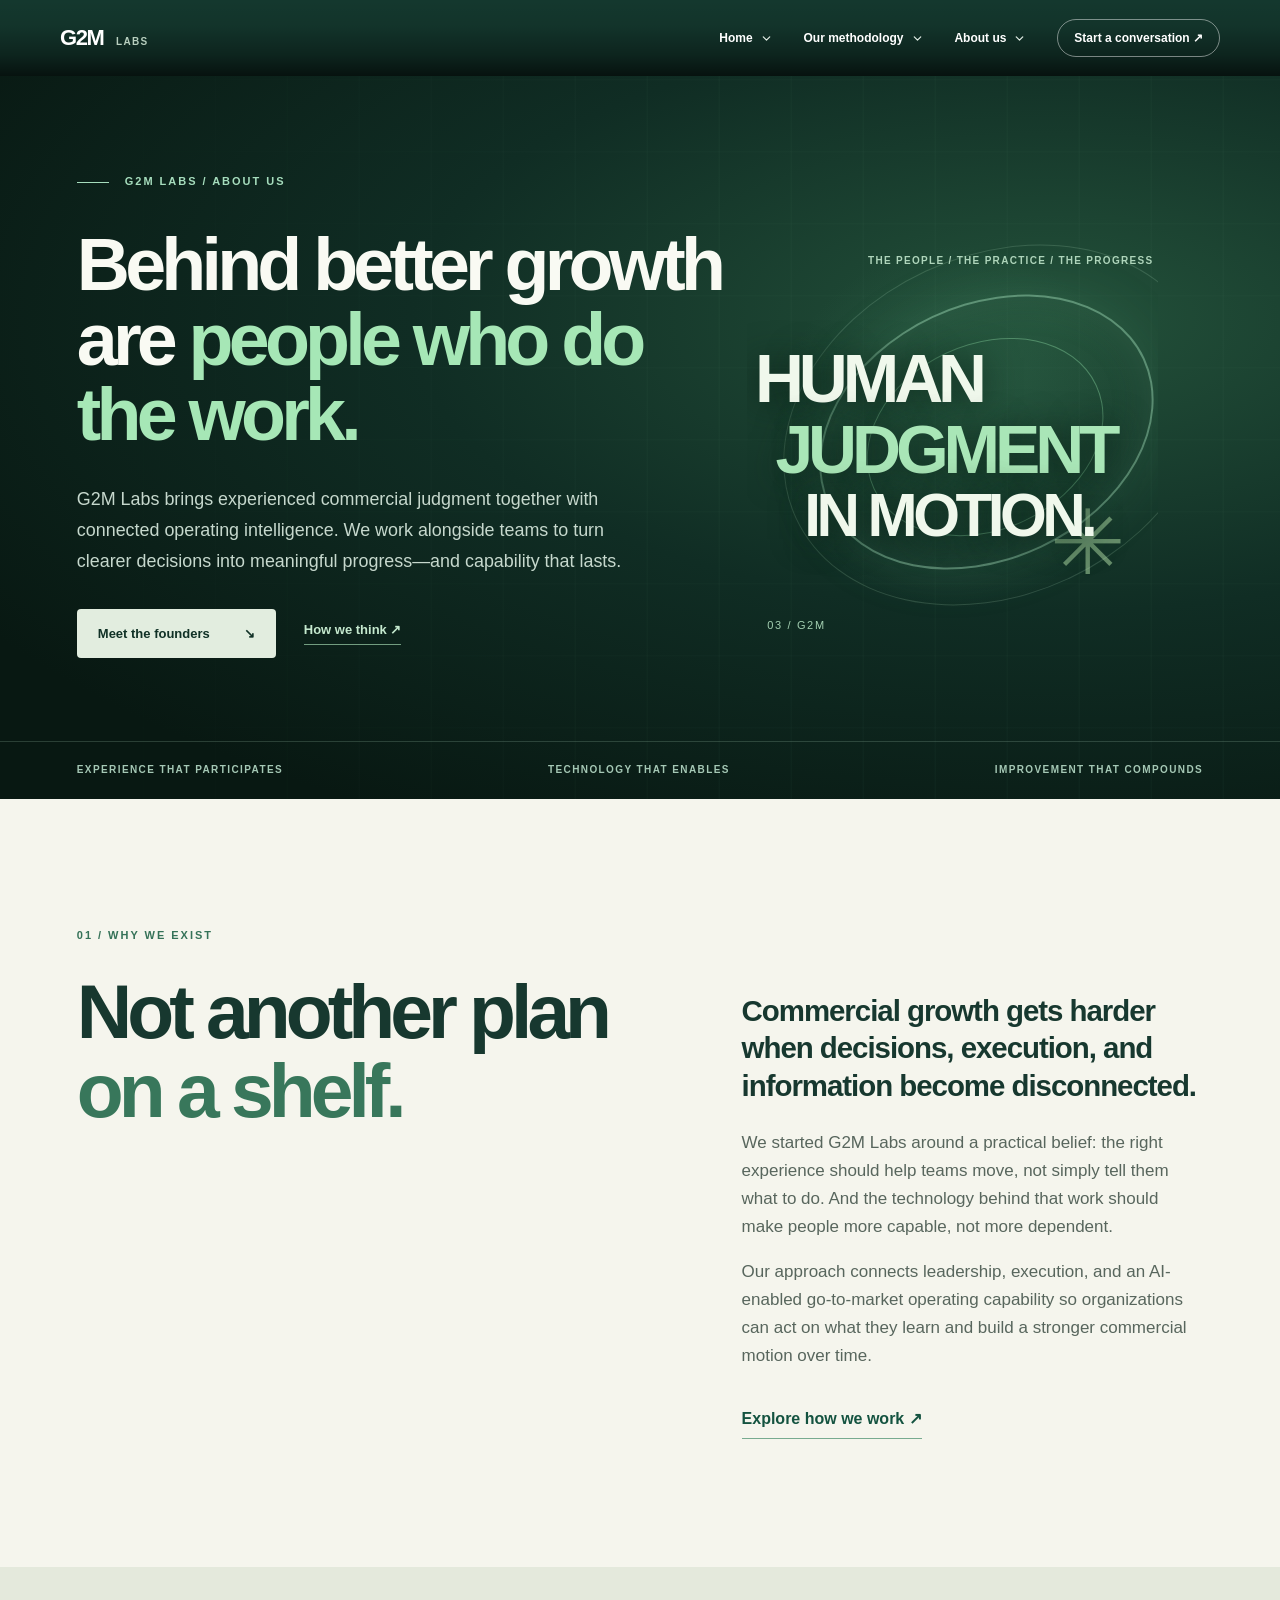
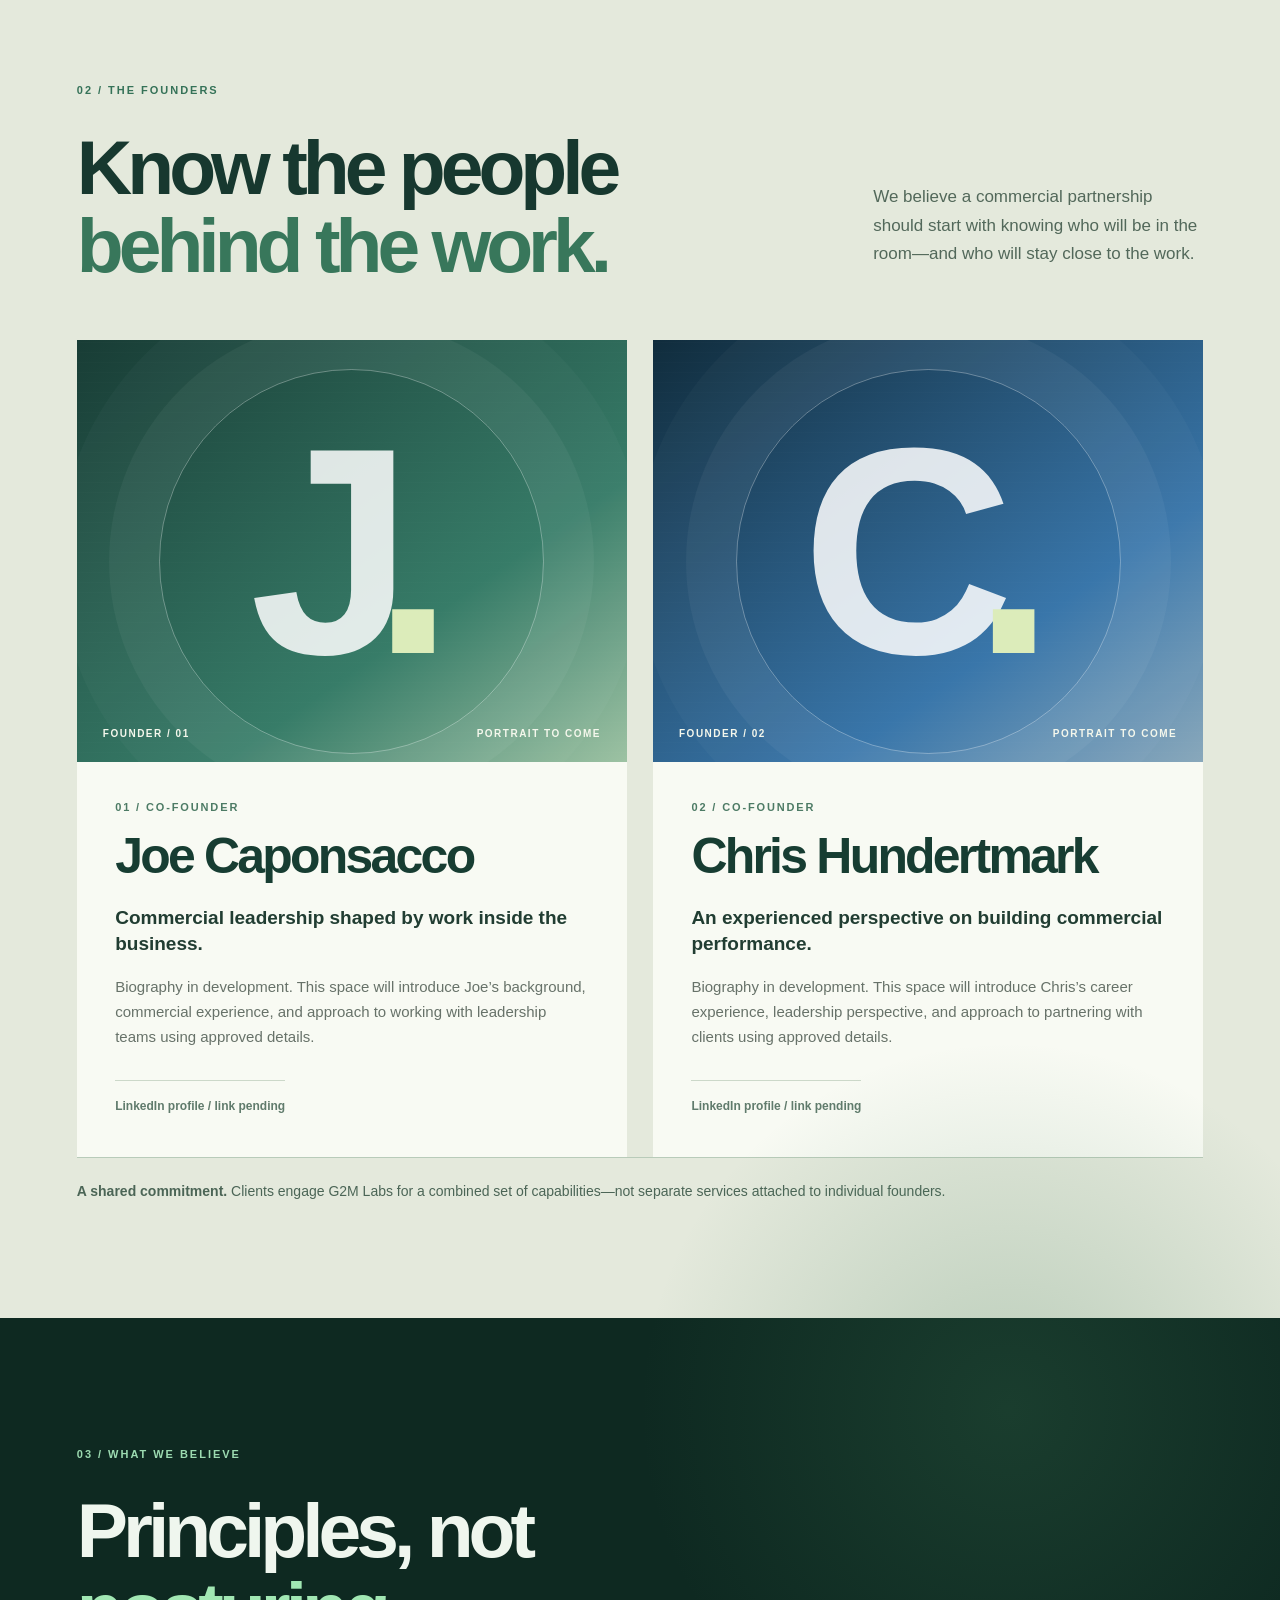
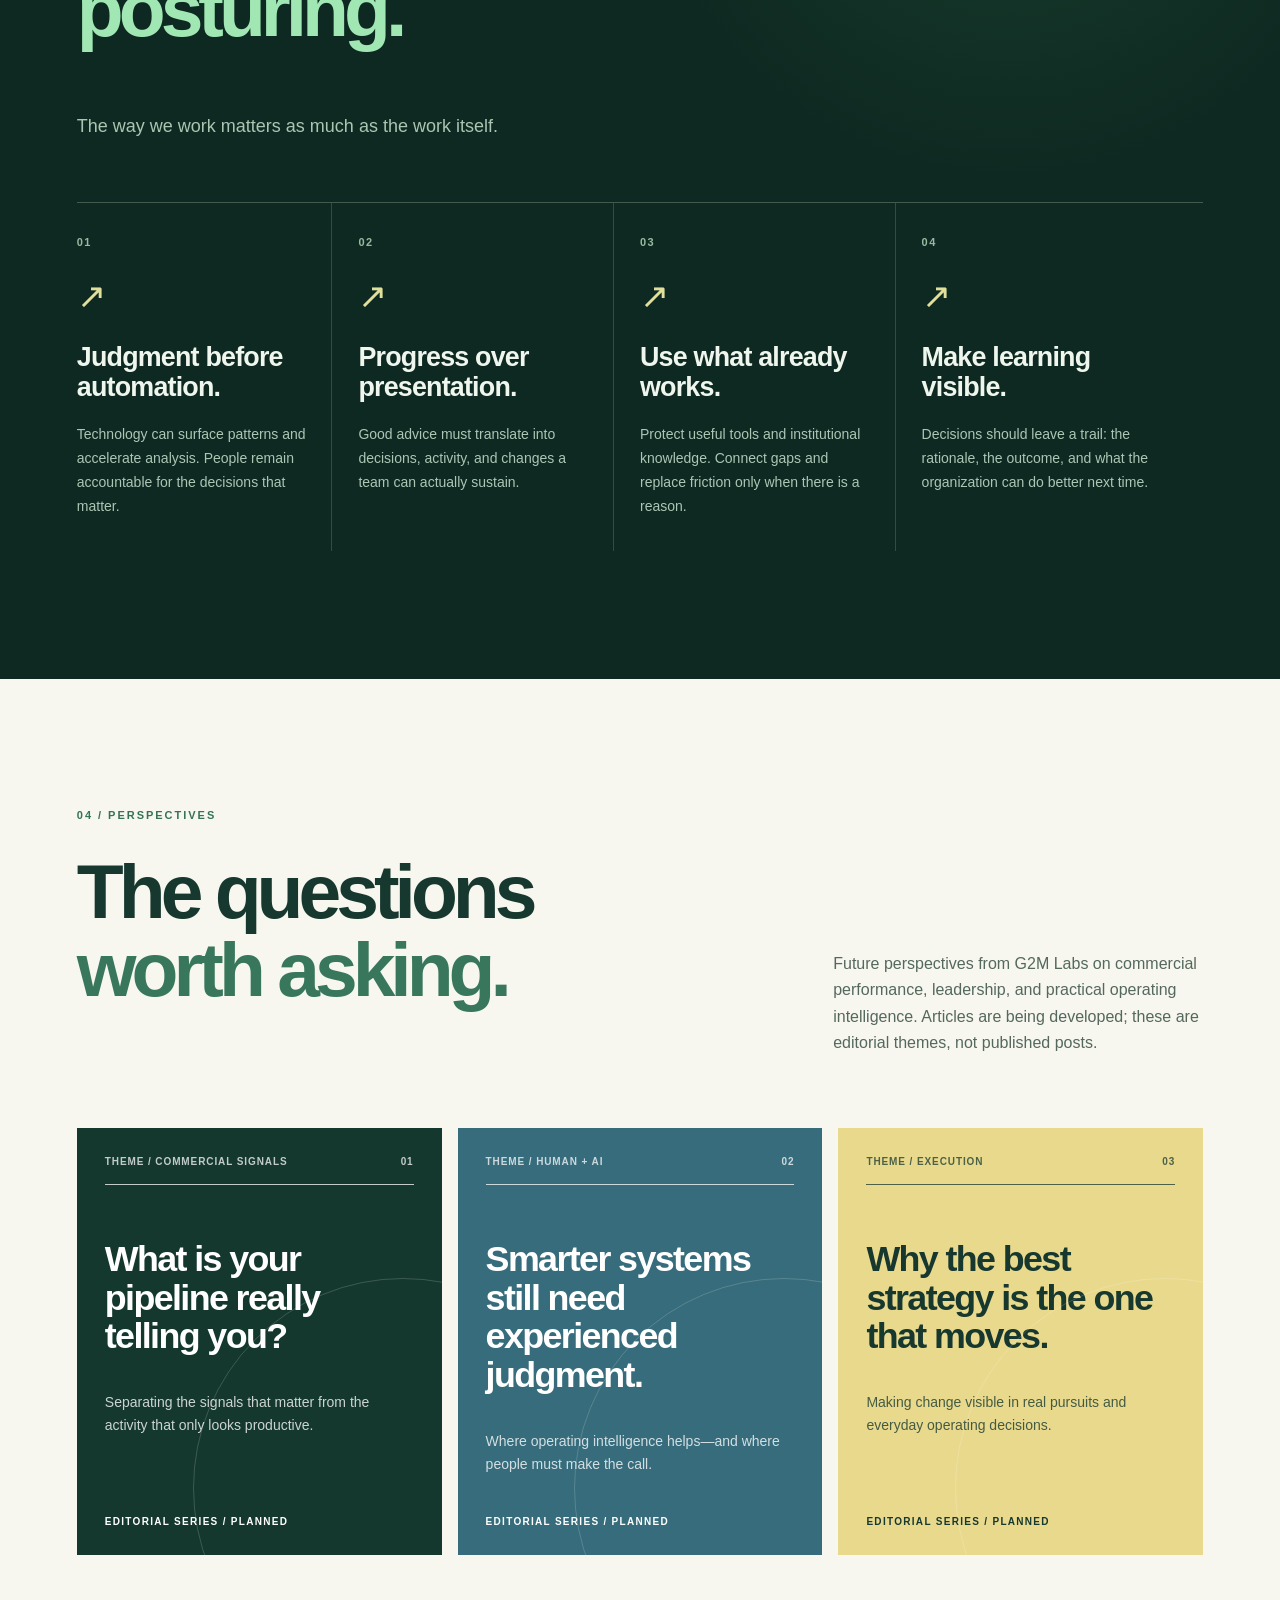
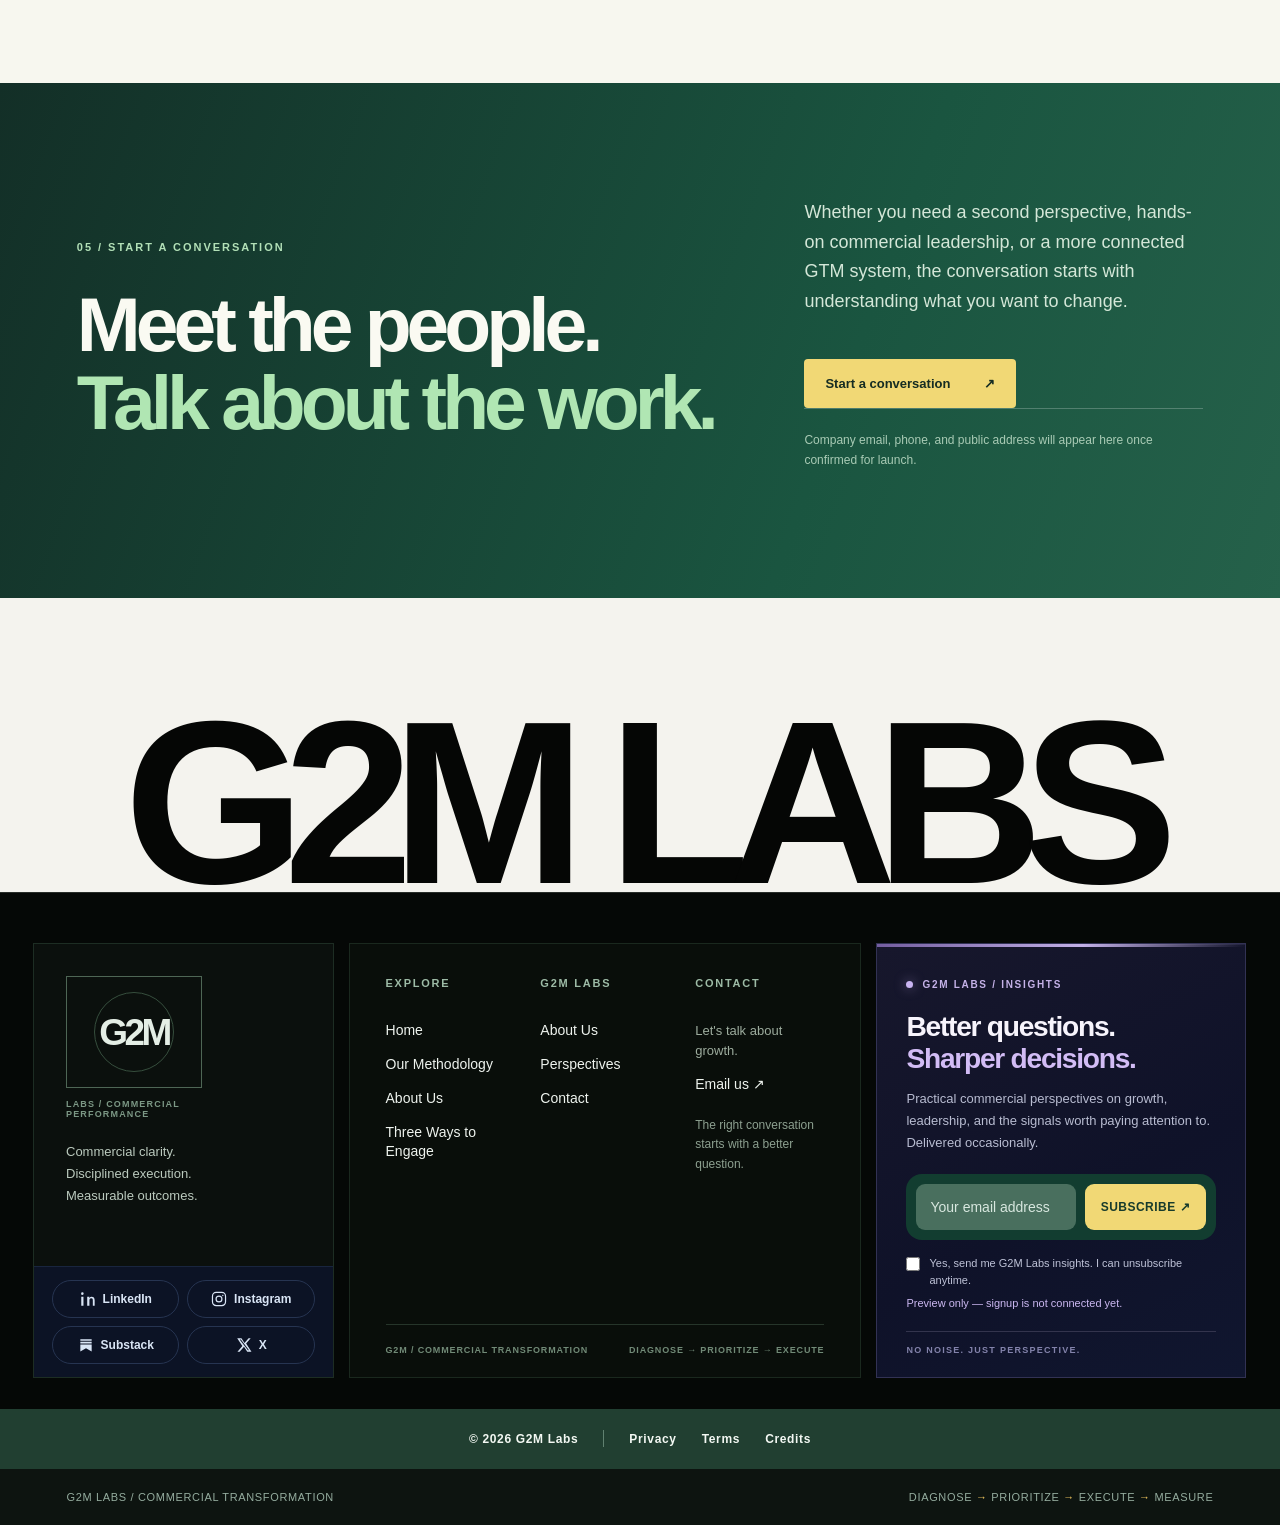
==== commit 730dc85d: "Nav and footer updates, added visual treatment and methodology pages, and updated styles for better " ====
--- a/help.html
+++ b/help.html
@@ -4,11 +4,30 @@
 <head>
 <meta charset="utf-8"/>
 <meta content="width=device-width,initial-scale=1" name="viewport"/>
-<title>G2M Labs | About Us — Page 3 Study 01</title>
+<title>G2M Labs | About Us</title>
 <link href="help.css" rel="stylesheet"/>
 <meta content="Get to know G2M Labs, the people behind the work, and how we think about commercial performance." name="description"/>
 <link href="nav-dropdown.css" rel="stylesheet"/>
-<link href="page3-about-study.css" rel="stylesheet"/></head>
+<link href="page3-about-study.css" rel="stylesheet"/><style id="g2m-footer-social-consistency">
+/* Foundation 28 / Footer social consistency fix — identical 2×2 layout on all pages. */
+.footer-foundation-19 .footer-social-bar {
+  display: grid;
+  grid-template-columns: repeat(2, minmax(0, 1fr));
+  gap: 8px;
+}
+.footer-foundation-19 .footer-social-bar a {
+  width: 100%;
+  min-width: 0;
+  box-sizing: border-box;
+  padding: 10px 8px;
+  gap: 7px;
+  white-space: nowrap;
+}
+@media (max-width: 530px) {
+  .footer-foundation-19 .footer-social-bar a { flex: initial; }
+}
+</style>
+</head>
 <body>
 <!-- ================================================================
   G2M LABS / HOW WE HELP YOU
@@ -19,9 +38,13 @@
 <!-- SECTION 00 / GLOBAL NAVIGATION -->
 <nav aria-label="Main navigation" class="nav" id="mainNav">
 <a class="brand" href="index.html">G2M <small>LABS</small></a>
-<div class="navlinks"><a href="index.html">Home</a><div class="nav-service-group nav-method-group"><a data-nav-method-link="" href="methodology.html">Our methodology</a><button aria-controls="methodologyDropdown" aria-expanded="false" aria-label="Show methodology sections" class="nav-service-toggle" type="button"><svg aria-hidden="true" fill="none" stroke="currentColor" stroke-linecap="round" stroke-linejoin="round" stroke-width="2.2" viewbox="0 0 24 24"><path d="m6 9 6 6 6-6"></path></svg></button><div aria-hidden="true" aria-label="Methodology sections" class="nav-service-panel" id="methodologyDropdown"><div class="nav-service-overline">G2M / VELOCITY™ METHODOLOGY</div><a class="nav-service-item" href="index.html#velocity"><span class="nav-service-no">01</span><span><span class="nav-service-title">Velocity™ Decision Method</span><span class="nav-service-description">Decisions that are visible and traceable.</span></span><span aria-hidden="true" class="nav-service-arrow">↗</span></a><a class="nav-service-item" href="methodology.html#offerings-stack"><span class="nav-service-no">02</span><span><span class="nav-service-title">Three Ways to Engage</span><span class="nav-service-description">Leadership, GTM systems, or both.</span></span><span aria-hidden="true" class="nav-service-arrow">↗</span></a><a class="nav-service-item" href="methodology.html#gtm-operating-system"><span class="nav-service-no">03</span><span><span class="nav-service-title">GTM Operating System</span><span class="nav-service-description">A foundation you can configure and run.</span></span><span aria-hidden="true" class="nav-service-arrow">↗</span></a><a class="nav-service-item" href="methodology.html#progress"><span class="nav-service-no">04</span><span><span class="nav-service-title">Early Action &amp; Checkpoints</span><span class="nav-service-description">Start early. Review and adapt.</span></span><span aria-hidden="true" class="nav-service-arrow">↗</span></a><a class="nav-service-all" href="methodology.html">Explore the full methodology <span aria-hidden="true">↗</span></a></div></div><div class="nav-service-group nav-about-group"><a aria-current="page" href="help.html">About us</a><button aria-controls="aboutDropdown" aria-expanded="false" aria-label="Show About us sections" class="nav-service-toggle" type="button"><svg aria-hidden="true" fill="none" stroke="currentColor" stroke-linecap="round" stroke-linejoin="round" stroke-width="2.2" viewbox="0 0 24 24"><path d="m6 9 6 6 6-6"></path></svg></button><div aria-hidden="true" aria-label="About us sections" class="nav-service-panel" id="aboutDropdown"><div class="nav-service-overline">G2M / THE PEOPLE BEHIND THE WORK</div><a class="nav-service-item" href="help.html#people"><span class="nav-service-no">01</span><span><span class="nav-service-title">Meet the founders</span><span class="nav-service-description">Who you'll work with.</span></span><span aria-hidden="true" class="nav-service-arrow">↗</span></a><a class="nav-service-item" href="help.html#principles"><span class="nav-service-no">02</span><span><span class="nav-service-title">What we believe</span><span class="nav-service-description">The principles behind our work.</span></span><span aria-hidden="true" class="nav-service-arrow">↗</span></a><a class="nav-service-item" href="help.html#perspectives"><span class="nav-service-no">03</span><span><span class="nav-service-title">Our perspectives</span><span class="nav-service-description">Ideas worth exploring.</span></span><span aria-hidden="true" class="nav-service-arrow">↗</span></a><a class="nav-service-all" href="help.html#connect">Start a conversation <span aria-hidden="true">↗</span></a></div></div><a class="navcta" href="index.html#contact">Start a conversation ↗</a></div>
+<div class="navlinks">
+<div class="nav-service-group nav-home-group"><a href="index.html">Home</a><button aria-controls="homeDropdown" aria-expanded="false" aria-label="Show Home sections" class="nav-service-toggle" type="button"><svg aria-hidden="true" fill="none" stroke="currentColor" stroke-linecap="round" stroke-linejoin="round" stroke-width="2.2" viewBox="0 0 24 24"><path d="m6 9 6 6 6-6"></path></svg></button><div aria-hidden="true" aria-label="Home sections" class="nav-service-panel" id="homeDropdown"><div class="nav-service-overline">G2M / THE COMMERCIAL GROWTH STORY</div><a class="nav-service-item" href="index.html#pipeline"><span class="nav-service-no">01</span><span><span class="nav-service-title">The Pipeline</span><span class="nav-service-description">What your commercial activity reveals.</span></span><span aria-hidden="true" class="nav-service-arrow">↗</span></a><a class="nav-service-item" href="index.html#reframe"><span class="nav-service-no">02</span><span><span class="nav-service-title">We Need More… Maybe</span><span class="nav-service-description">Reconsider the instinct to add more.</span></span><span aria-hidden="true" class="nav-service-arrow">↗</span></a><a class="nav-service-item" href="index.html#investment"><span class="nav-service-no">03</span><span><span class="nav-service-title">Before You Invest Again</span><span class="nav-service-description">See the cost of another growth bet.</span></span><span aria-hidden="true" class="nav-service-arrow">↗</span></a><a class="nav-service-item" href="index.html#velocity"><span class="nav-service-no">04</span><span><span class="nav-service-title">Velocity™ Decision Method</span><span class="nav-service-description">Turn decisions into a learning system.</span></span><span aria-hidden="true" class="nav-service-arrow">↗</span></a><a class="nav-service-item" href="index.html#services"><span class="nav-service-no">05</span><span><span class="nav-service-title">Ways to Engage</span><span class="nav-service-description">Choose the right kind of help.</span></span><span aria-hidden="true" class="nav-service-arrow">↗</span></a><a class="nav-service-item" href="index.html#contact"><span class="nav-service-no">06</span><span><span class="nav-service-title">Start a Conversation</span><span class="nav-service-description">Explore what comes next.</span></span><span aria-hidden="true" class="nav-service-arrow">↗</span></a><a class="nav-service-all" href="index.html">Back to the homepage <span aria-hidden="true">↗</span></a></div></div>
+<div class="nav-service-group nav-method-group"><a data-nav-method-link="" href="methodology.html">Our methodology</a><button aria-controls="methodologyDropdown" aria-expanded="false" aria-label="Show methodology sections" class="nav-service-toggle" type="button"><svg aria-hidden="true" fill="none" stroke="currentColor" stroke-linecap="round" stroke-linejoin="round" stroke-width="2.2" viewbox="0 0 24 24"><path d="m6 9 6 6 6-6"></path></svg></button><div aria-hidden="true" aria-label="Methodology sections" class="nav-service-panel" id="methodologyDropdown"><div class="nav-service-overline">G2M / VELOCITY™ METHODOLOGY</div><a class="nav-service-item" href="index.html#velocity"><span class="nav-service-no">01</span><span><span class="nav-service-title">Velocity™ Decision Method</span><span class="nav-service-description">Decisions that are visible and traceable.</span></span><span aria-hidden="true" class="nav-service-arrow">↗</span></a><a class="nav-service-item" href="methodology.html#offerings-stack"><span class="nav-service-no">02</span><span><span class="nav-service-title">Three Ways to Engage</span><span class="nav-service-description">Leadership, GTM systems, or both.</span></span><span aria-hidden="true" class="nav-service-arrow">↗</span></a><a class="nav-service-item" href="methodology.html#gtm-operating-system"><span class="nav-service-no">03</span><span><span class="nav-service-title">GTM Operating System</span><span class="nav-service-description">A foundation you can configure and run.</span></span><span aria-hidden="true" class="nav-service-arrow">↗</span></a><a class="nav-service-item" href="methodology.html#progress"><span class="nav-service-no">04</span><span><span class="nav-service-title">Early Action &amp; Checkpoints</span><span class="nav-service-description">Start early. Review and adapt.</span></span><span aria-hidden="true" class="nav-service-arrow">↗</span></a><a class="nav-service-all" href="methodology.html">Explore the full methodology <span aria-hidden="true">↗</span></a></div></div><div class="nav-service-group nav-about-group"><a aria-current="page" href="help.html">About us</a><button aria-controls="aboutDropdown" aria-expanded="false" aria-label="Show About us sections" class="nav-service-toggle" type="button"><svg aria-hidden="true" fill="none" stroke="currentColor" stroke-linecap="round" stroke-linejoin="round" stroke-width="2.2" viewbox="0 0 24 24"><path d="m6 9 6 6 6-6"></path></svg></button><div aria-hidden="true" aria-label="About us sections" class="nav-service-panel" id="aboutDropdown"><div class="nav-service-overline">G2M / THE PEOPLE BEHIND THE WORK</div><a class="nav-service-item" href="help.html#people"><span class="nav-service-no">01</span><span><span class="nav-service-title">Meet the founders</span><span class="nav-service-description">Who you'll work with.</span></span><span aria-hidden="true" class="nav-service-arrow">↗</span></a><a class="nav-service-item" href="help.html#principles"><span class="nav-service-no">02</span><span><span class="nav-service-title">What we believe</span><span class="nav-service-description">The principles behind our work.</span></span><span aria-hidden="true" class="nav-service-arrow">↗</span></a><a class="nav-service-item" href="help.html#perspectives"><span class="nav-service-no">03</span><span><span class="nav-service-title">Our perspectives</span><span class="nav-service-description">Ideas worth exploring.</span></span><span aria-hidden="true" class="nav-service-arrow">↗</span></a><a class="nav-service-all" href="help.html#connect">Start a conversation <span aria-hidden="true">↗</span></a></div></div><a class="navcta" href="index.html#contact">Start a conversation ↗</a></div>
 <button aria-controls="mobileLinks" aria-expanded="false" aria-label="Toggle menu" class="mobile-menu-toggle" id="mobileToggle" type="button">☰</button>
-<div class="mobile-links" id="mobileLinks"><a href="index.html">Home</a><details class="mobile-service-group mobile-method-group"><summary>Our methodology</summary><a href="methodology.html">Overview / Velocity™ ↗</a><a href="index.html#velocity">Velocity™ Decision Method</a><a href="methodology.html#offerings-stack">Three Ways to Engage</a><a href="methodology.html#gtm-operating-system">GTM Operating System</a><a href="methodology.html#progress">Early Action &amp; Checkpoints</a></details><details class="mobile-service-group"><summary>About us</summary><a href="help.html">About G2M Labs</a><a href="help.html#people">Meet the founders</a><a href="help.html#principles">What we believe</a><a href="help.html#perspectives">Perspectives</a><a href="help.html#connect">Get in touch</a></details><a href="index.html#contact">Start a conversation</a></div>
+<div class="mobile-links" id="mobileLinks">
+<details class="mobile-service-group mobile-home-group"><summary>Home</summary><a href="index.html">Home / Overview ↗</a><a href="index.html#pipeline">The Pipeline</a><a href="index.html#reframe">We Need More… Maybe</a><a href="index.html#investment">Before You Invest Again</a><a href="index.html#velocity">Velocity™ Decision Method</a><a href="index.html#services">Ways to Engage</a><a href="index.html#contact">Start a Conversation</a></details>
+<details class="mobile-service-group mobile-method-group"><summary>Our methodology</summary><a href="methodology.html">Overview / Velocity™ ↗</a><a href="index.html#velocity">Velocity™ Decision Method</a><a href="methodology.html#offerings-stack">Three Ways to Engage</a><a href="methodology.html#gtm-operating-system">GTM Operating System</a><a href="methodology.html#progress">Early Action &amp; Checkpoints</a></details><details class="mobile-service-group"><summary>About us</summary><a href="help.html">About G2M Labs</a><a href="help.html#people">Meet the founders</a><a href="help.html#principles">What we believe</a><a href="help.html#perspectives">Perspectives</a><a href="help.html#connect">Get in touch</a></details><a href="index.html#contact">Start a conversation</a></div>
 </nav><main class="about-study" id="main-content">
 <header class="about-hero" id="top"><div aria-hidden="true" class="about-hero-noise"></div><div class="about-shell about-hero-grid"><div class="about-hero-copy"><p class="about-kicker"><span class="about-kicker-line"></span> G2M LABS / ABOUT US</p><h1>Behind better growth<br/>are <em>people who do<br/>the work.</em></h1><p class="about-hero-lead">G2M Labs brings experienced commercial judgment together with connected operating intelligence. We work alongside teams to turn clearer decisions into meaningful progress—and capability that lasts.</p><div class="about-hero-actions"><a class="about-btn about-btn-light" href="#people">Meet the founders <span>↘</span></a><a class="about-link-light" href="#principles">How we think <span>↗</span></a></div></div><div aria-hidden="true" class="about-hero-art"><span class="about-hero-art-tag">THE PEOPLE / THE PRACTICE / THE PROGRESS</span><div class="about-hero-ring r1"></div><div class="about-hero-ring r2"></div><div class="about-hero-ring r3"></div><span class="about-art-word word-01">HUMAN</span><span class="about-art-word word-02">JUDGMENT</span><span class="about-art-word word-03">IN MOTION.</span><span class="about-art-cross">✳</span><span class="about-art-index">03 / G2M</span></div></div><div class="about-shell about-hero-bottom"><span>EXPERIENCE THAT PARTICIPATES</span><span>TECHNOLOGY THAT ENABLES</span><span>IMPROVEMENT THAT COMPOUNDS</span></div></header>
 <section class="about-intro" id="company"><div class="about-shell about-intro-layout"><div><p class="about-overline">01 / WHY WE EXIST</p><h2>Not another plan<br/><em>on a shelf.</em></h2></div><div class="about-intro-right"><p class="about-large-copy">Commercial growth gets harder when decisions, execution, and information become disconnected.</p><p>We started G2M Labs around a practical belief: the right experience should help teams move, not simply tell them what to do. And the technology behind that work should make people more capable, not more dependent.</p><p>Our approach connects leadership, execution, and an AI-enabled go-to-market operating capability so organizations can act on what they learn and build a stronger commercial motion over time.</p><a class="about-inline-link" href="methodology.html">Explore how we work <span>↗</span></a></div></div></section>
@@ -56,6 +79,10 @@
 <svg aria-hidden="true" fill="none" stroke="currentColor" stroke-width="1.8" viewbox="0 0 24 24"><rect height="19.6" rx="5.5" width="19.6" x="2.2" y="2.2"></rect><circle cx="12" cy="12" r="4.4"></circle><circle cx="17.7" cy="6.7" fill="currentColor" r="1" stroke="none"></circle></svg>
 <span>Instagram</span>
 </a>
+<a aria-label="Substack — G2M publication URL pending" href="https://substack.com/" rel="noopener noreferrer" target="_blank" title="Substack (publication URL to be added)">
+<svg aria-hidden="true" fill="currentColor" viewBox="0 0 24 24"><path d="M3.5 3.2h17v2.4h-17zm0 4h17v2.4h-17zm0 4h17v10.5l-8.5-4.7-8.5 4.7z"/></svg><span>Substack</span></a>
+<a aria-label="X — G2M profile URL pending" href="https://x.com/" rel="noopener noreferrer" target="_blank" title="X (profile URL to be added)">
+<svg aria-hidden="true" fill="currentColor" viewBox="0 0 24 24"><path d="M18.9 2H22l-6.8 7.8L23.2 22h-6.3l-4.9-7.5L5.4 22H2.2l7.3-8.5L1.8 2h6.4l4.5 6.9L18.9 2Zm-1.1 18h1.7L7.3 3.9H5.5Z"/></svg><span>X</span></a>
 </div>
 </div>
 <!-- ZONE 02 / Site directory -->
--- a/nav-dropdown.css
+++ b/nav-dropdown.css
@@ -24,7 +24,7 @@
 .nav.floating::before { opacity: 1; }
 /* Secondary pages get the same overlay treatment already used on the homepage. */
 body:not(.home-page) .nav { isolation: isolate; }
-body:not(.home-page) .nav::before { content: ''; position:absolute; inset:0; border-radius:inherit; background:linear-gradient(180deg,transparent 0%,rgba(0,0,0,.08) 34%,rgba(0,0,0,.35) 72%,rgba(0,0,0,.68) 100%); opacity: 0; pointer-events:none; z-index:-1; transition:opacity .55s ease; }
+body:not(.home-page) .nav::before { content: ''; position:absolute; inset:0; border-radius:inherit; background:linear-gradient(180deg,transparent 0%,rgba(0,0,0,.08) 34%,rgba(0,0,0,.35) 72%,rgba(0,0,0,.68) 100%); opacity: 1; pointer-events:none; z-index:-1; transition:opacity .55s ease; }
 body:not(.home-page) .nav.floating::before { opacity:1; }
 .mobile-service-group { border-bottom:1px solid rgba(255,255,255,.15); }
 .mobile-links .mobile-service-group > summary { display:flex; align-items:center; justify-content:space-between; padding:14px; color:#fff; cursor:pointer; list-style:none; font-weight:650; }
@@ -42,3 +42,11 @@
 .nav-method-group .nav-service-no { color: #add0ee; }
 .nav-method-group .nav-service-item:hover .nav-service-arrow { color: #add0ee; }
 @media (max-width:850px) { .nav-method-group {display:none;} }
+
+/* HOME DROPDOWN STUDY 02 — shared first-navigation dropdown. */
+.nav-home-group .nav-service-panel { left: -28px; right: auto; width: min(350px, 85vw); max-height: min(680px, calc(100vh - 104px)); overflow-y: auto; scrollbar-width: thin; }
+.nav-home-group .nav-service-overline { color: #d7e6cf; }
+.nav-home-group .nav-service-no { color: #f1d875; }
+.nav-home-group .nav-service-item { padding-block: 10px; }
+.nav-home-group .nav-service-item:hover .nav-service-arrow { color: #f1d875; }
+@media (max-width:850px) { .nav-home-group { display: none; } }
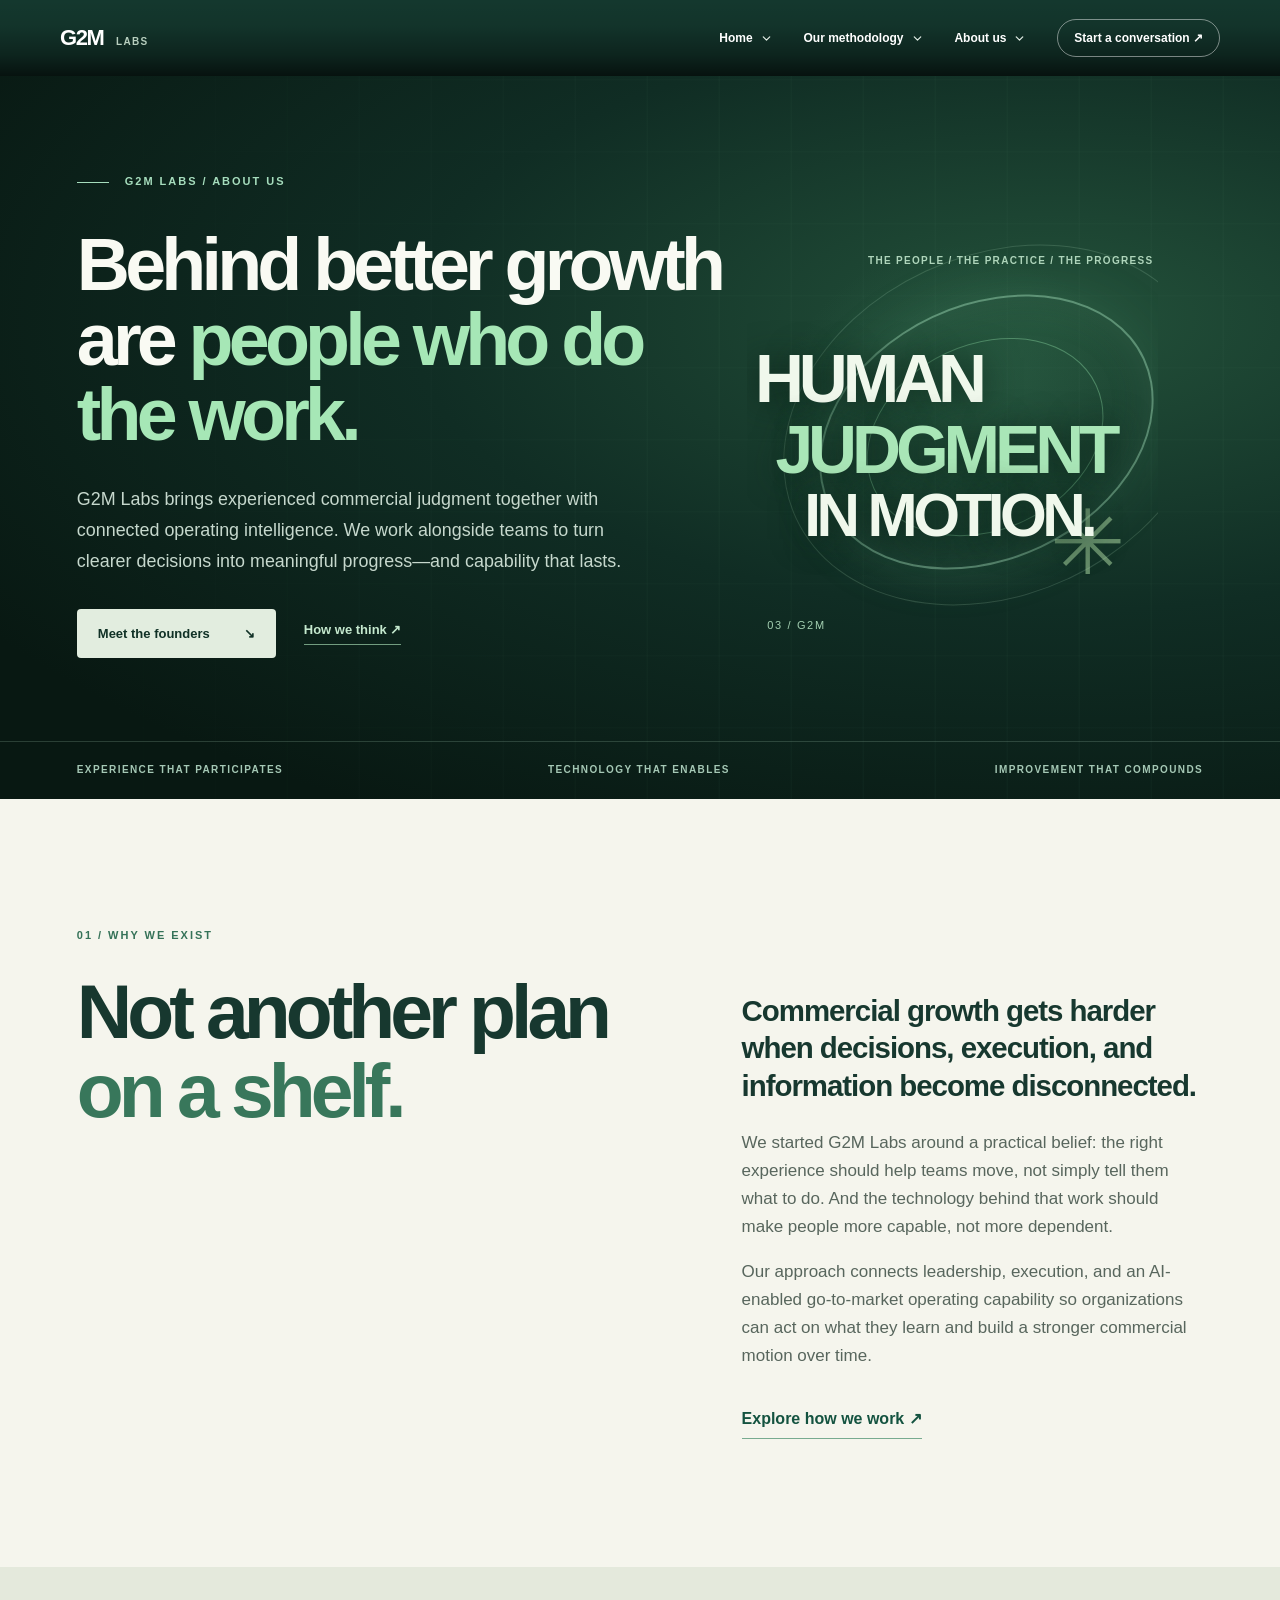
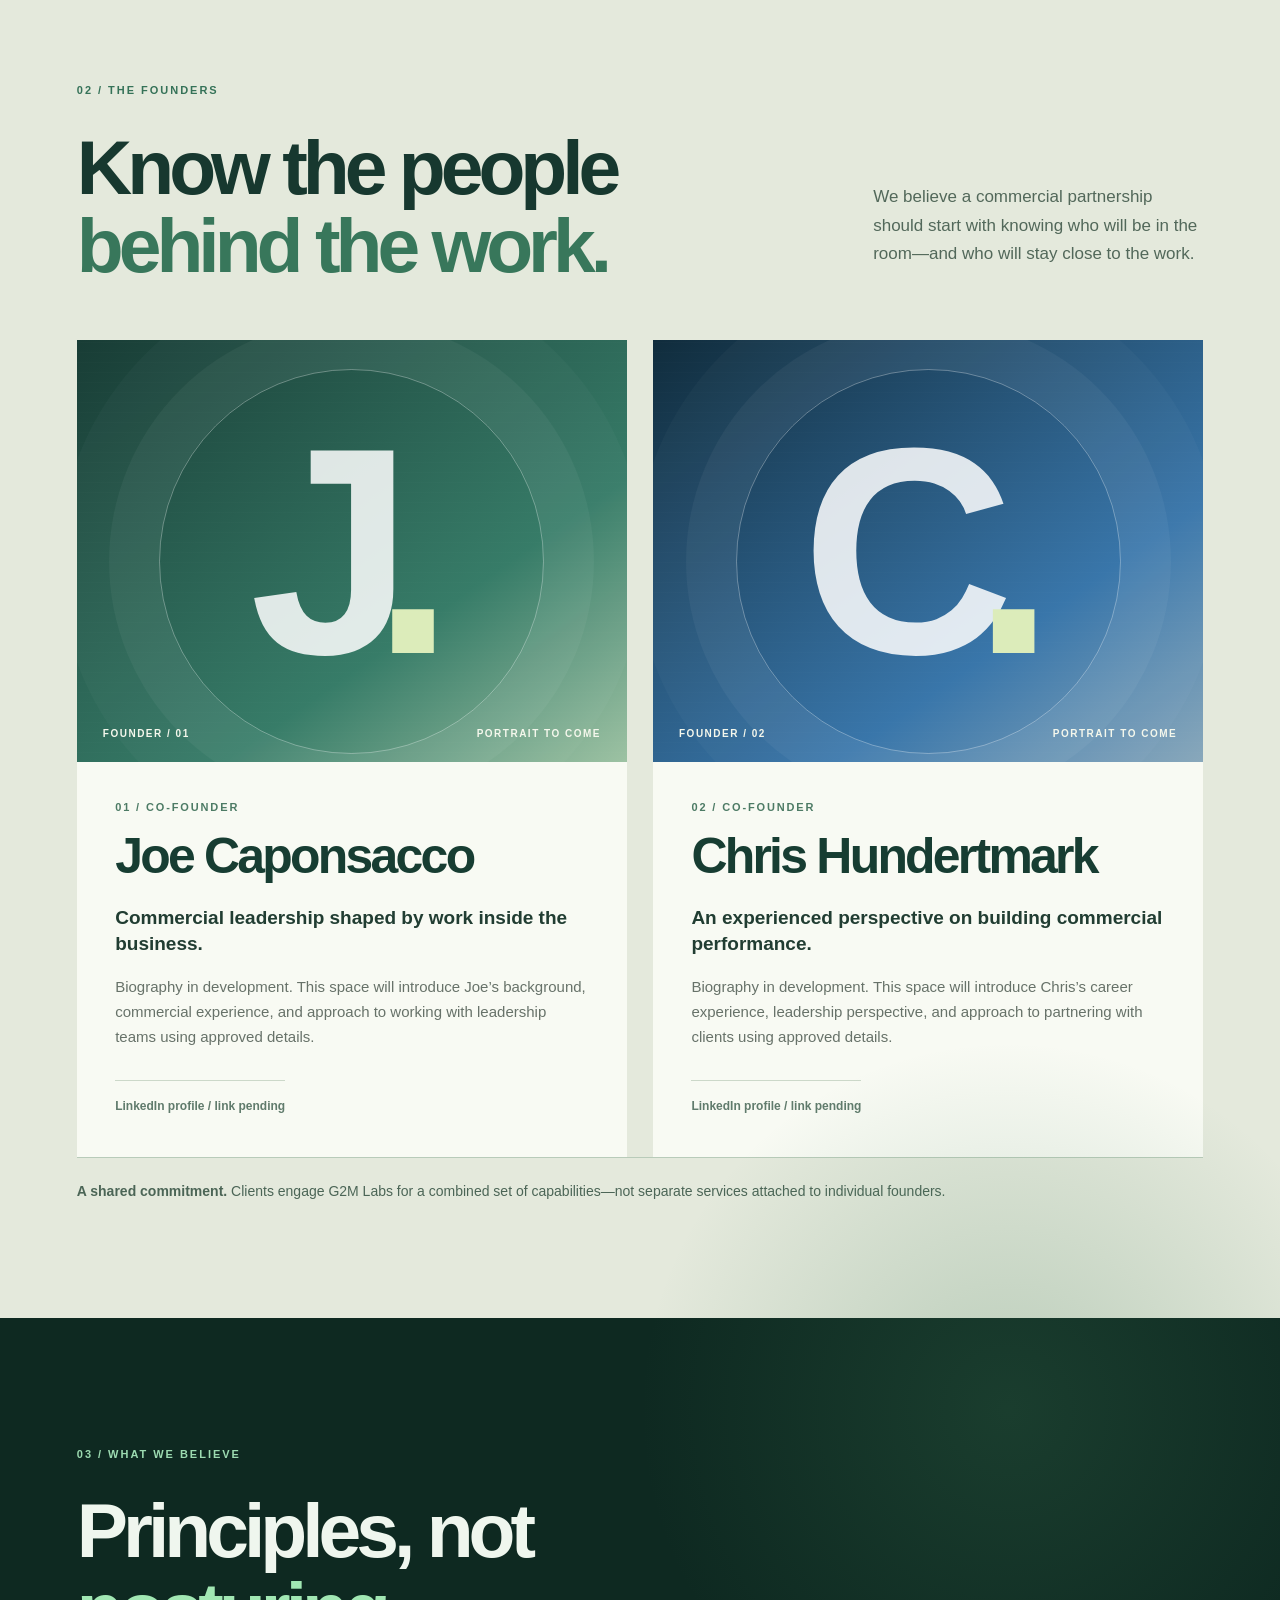
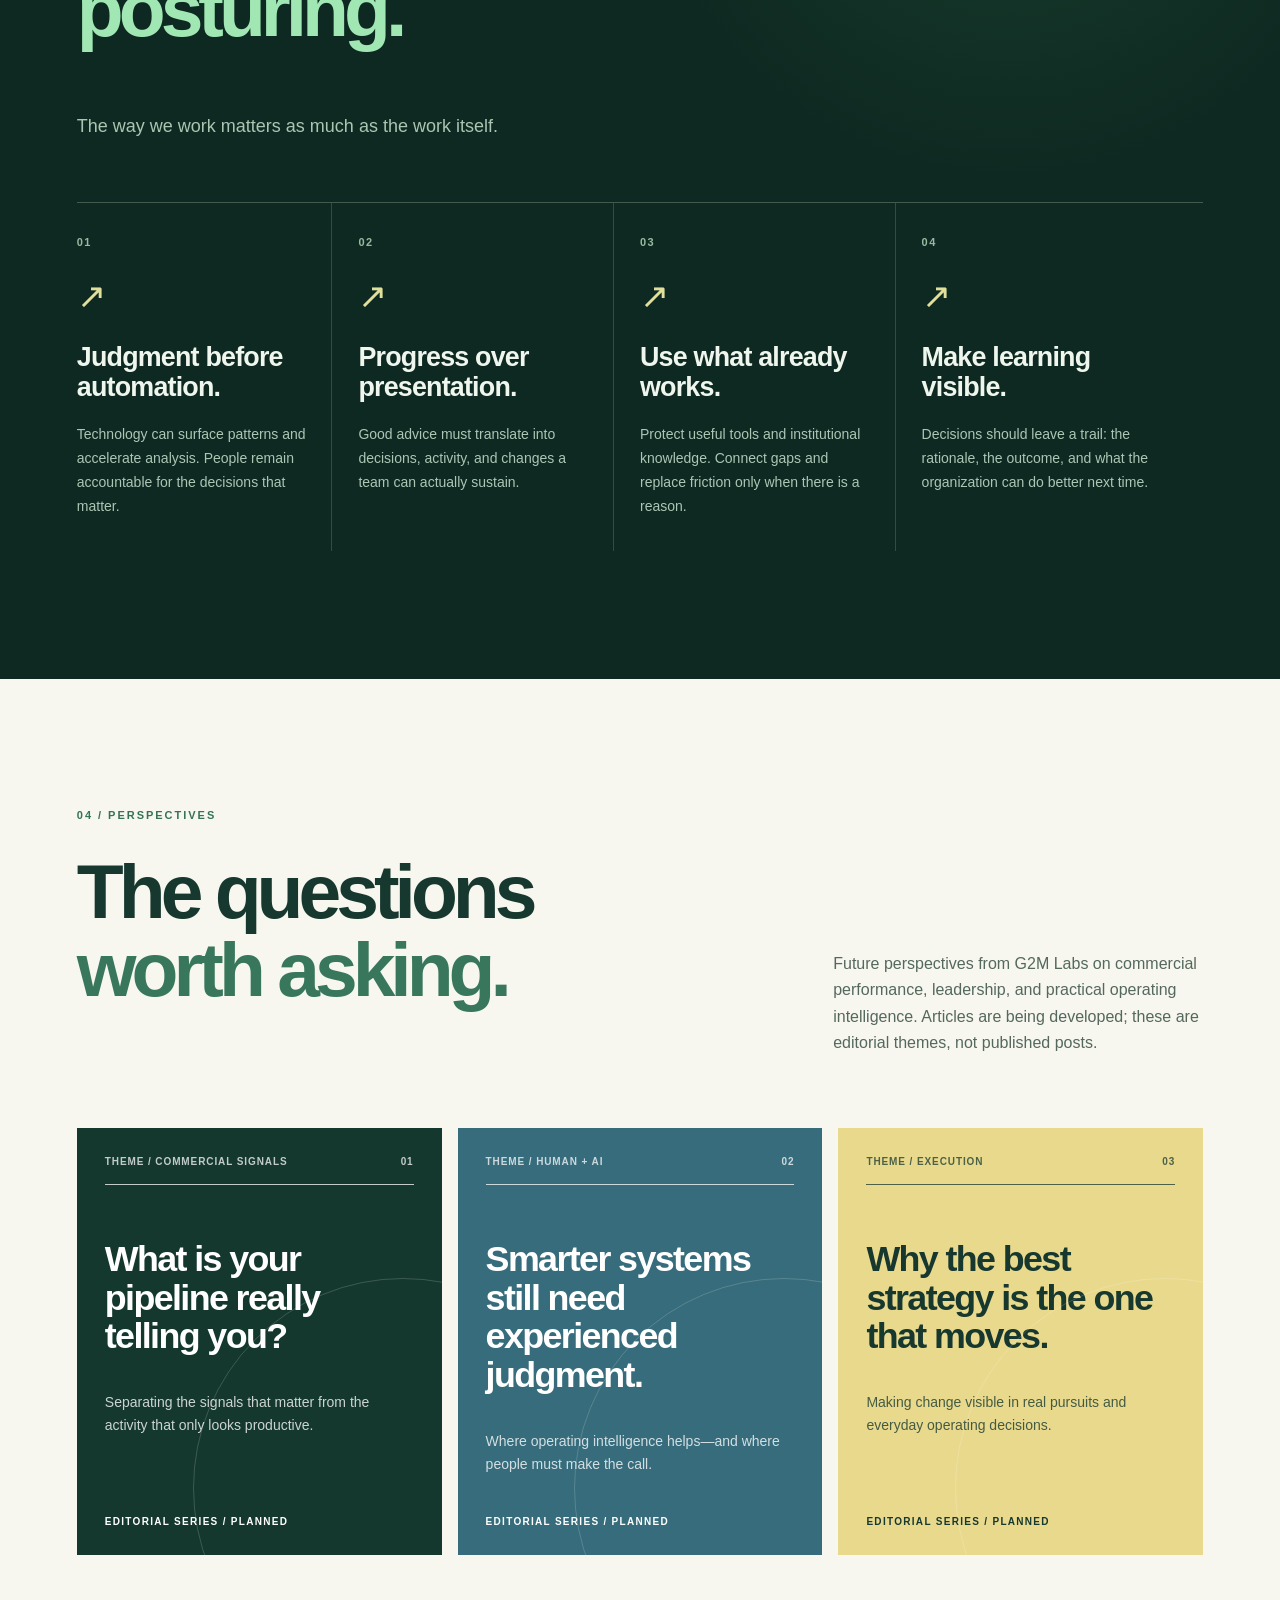
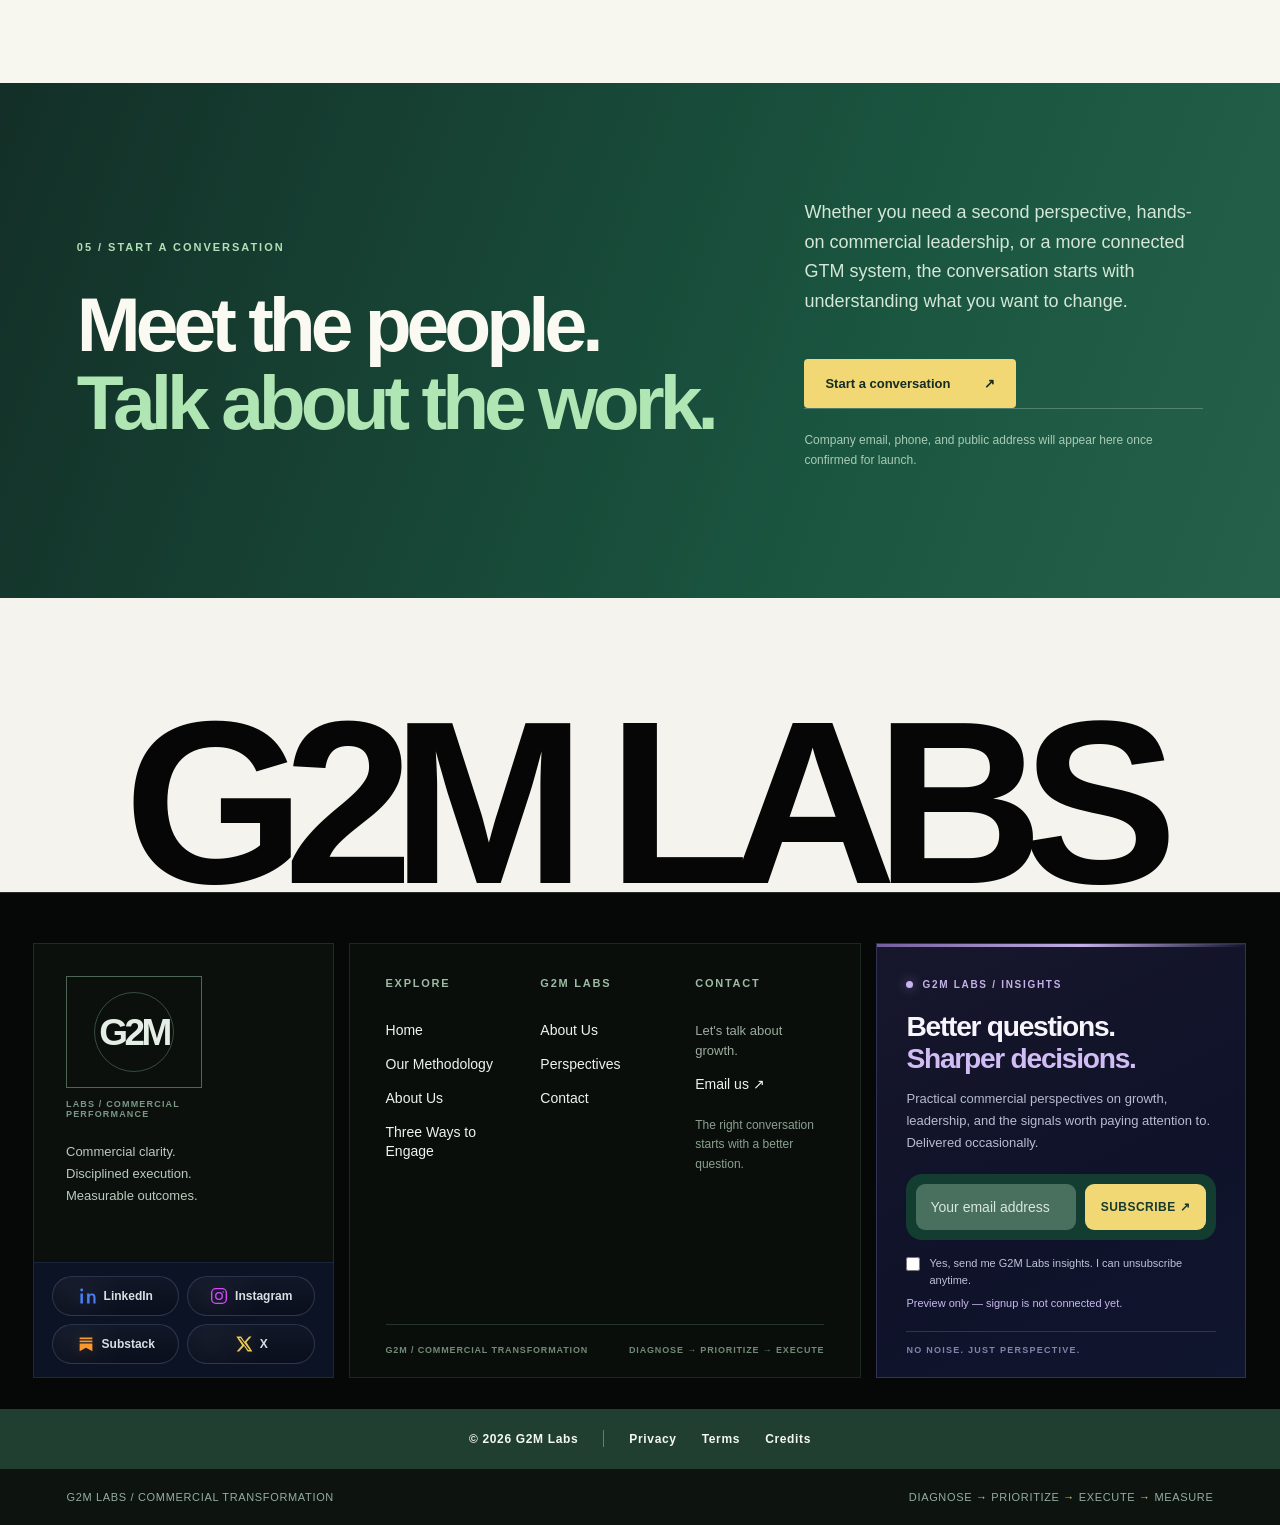
==== commit 0fe97126: "updated footer and text enhancement" ====
--- a/help.html
+++ b/help.html
@@ -26,6 +26,53 @@
 @media (max-width: 530px) {
   .footer-foundation-19 .footer-social-bar a { flex: initial; }
 }
+</style>
+<style id="g2m-social-icon-colors">
+/* STUDY 08 / Footer social icon color treatment inspired by editorial mega-menu reference */
+.footer-foundation-19 .footer-social-bar a{
+  position:relative;
+  background:linear-gradient(180deg, rgba(18,24,40,.88), rgba(10,15,28,.92));
+  border-color:rgba(94,118,158,.36);
+  color:rgba(236,240,244,.94);
+}
+.footer-foundation-19 .footer-social-bar a::before{
+  content:"";
+  position:absolute;
+  inset:0;
+  border-radius:inherit;
+  background:radial-gradient(circle at 18% 50%, rgba(255,255,255,.03), transparent 46%);
+  pointer-events:none;
+}
+.footer-foundation-19 .footer-social-bar a:hover,
+.footer-foundation-19 .footer-social-bar a:focus-visible{
+  background:linear-gradient(180deg, rgba(27,35,57,.95), rgba(16,23,42,.98));
+  border-color:rgba(128,153,197,.52);
+}
+.footer-foundation-19 .footer-social-bar a span{
+  color:rgba(236,240,244,.92);
+}
+.footer-foundation-19 .footer-social-bar a svg{
+  width:18px;
+  height:18px;
+  opacity:.98;
+}
+.footer-foundation-19 .footer-social-bar a.social-linkedin svg{
+  color:#4b83ff;
+  filter:drop-shadow(0 0 8px rgba(75,131,255,.18));
+}
+.footer-foundation-19 .footer-social-bar a.social-instagram svg{
+  color:#d64cff;
+  filter:drop-shadow(0 0 8px rgba(214,76,255,.16));
+}
+.footer-foundation-19 .footer-social-bar a.social-substack svg{
+  color:#ff9b2f;
+  filter:drop-shadow(0 0 8px rgba(255,155,47,.16));
+}
+.footer-foundation-19 .footer-social-bar a.social-x svg{
+  color:#f0cf52;
+  filter:drop-shadow(0 0 8px rgba(240,207,82,.16));
+}
+
 </style>
 </head>
 <body>
@@ -71,17 +118,17 @@
 </div>
 <div aria-label="Follow G2M Labs" class="footer-social-bar">
 <!-- Replace temporary platform-homepage URLs with official G2M Labs profiles before launch. -->
-<a aria-label="LinkedIn — G2M profile URL pending" href="https://www.linkedin.com/" rel="noopener noreferrer" target="_blank" title="LinkedIn (profile URL to be added)">
+<a class="social-linkedin" aria-label="LinkedIn — G2M profile URL pending" href="https://www.linkedin.com/" rel="noopener noreferrer" target="_blank" title="LinkedIn (profile URL to be added)">
 <svg aria-hidden="true" fill="currentColor" viewbox="0 0 24 24"><path d="M5.2 8.8H1.9V22h3.3V8.8ZM3.55 2A1.92 1.92 0 1 0 3.6 5.84 1.92 1.92 0 0 0 3.55 2ZM22 14c0-3.5-1.9-5.2-4.44-5.2a3.83 3.83 0 0 0-3.45 1.9V8.8h-3.3V22h3.3v-7.34c0-1.93.36-3.8 2.76-3.8 2.35 0 2.38 2.17 2.38 3.93V22H22V14Z"></path></svg>
 <span>LinkedIn</span>
 </a>
-<a aria-label="Instagram — G2M profile URL pending" href="https://www.instagram.com/" rel="noopener noreferrer" target="_blank" title="Instagram (profile URL to be added)">
+<a class="social-instagram" aria-label="Instagram — G2M profile URL pending" href="https://www.instagram.com/" rel="noopener noreferrer" target="_blank" title="Instagram (profile URL to be added)">
 <svg aria-hidden="true" fill="none" stroke="currentColor" stroke-width="1.8" viewbox="0 0 24 24"><rect height="19.6" rx="5.5" width="19.6" x="2.2" y="2.2"></rect><circle cx="12" cy="12" r="4.4"></circle><circle cx="17.7" cy="6.7" fill="currentColor" r="1" stroke="none"></circle></svg>
 <span>Instagram</span>
 </a>
-<a aria-label="Substack — G2M publication URL pending" href="https://substack.com/" rel="noopener noreferrer" target="_blank" title="Substack (publication URL to be added)">
+<a class="social-substack" aria-label="Substack — G2M publication URL pending" href="https://substack.com/" rel="noopener noreferrer" target="_blank" title="Substack (publication URL to be added)">
 <svg aria-hidden="true" fill="currentColor" viewBox="0 0 24 24"><path d="M3.5 3.2h17v2.4h-17zm0 4h17v2.4h-17zm0 4h17v10.5l-8.5-4.7-8.5 4.7z"/></svg><span>Substack</span></a>
-<a aria-label="X — G2M profile URL pending" href="https://x.com/" rel="noopener noreferrer" target="_blank" title="X (profile URL to be added)">
+<a class="social-x" aria-label="X — G2M profile URL pending" href="https://x.com/" rel="noopener noreferrer" target="_blank" title="X (profile URL to be added)">
 <svg aria-hidden="true" fill="currentColor" viewBox="0 0 24 24"><path d="M18.9 2H22l-6.8 7.8L23.2 22h-6.3l-4.9-7.5L5.4 22H2.2l7.3-8.5L1.8 2h6.4l4.5 6.9L18.9 2Zm-1.1 18h1.7L7.3 3.9H5.5Z"/></svg><span>X</span></a>
 </div>
 </div>
--- a/nav-dropdown.css
+++ b/nav-dropdown.css
@@ -50,3 +50,21 @@
 .nav-home-group .nav-service-item { padding-block: 10px; }
 .nav-home-group .nav-service-item:hover .nav-service-arrow { color: #f1d875; }
 @media (max-width:850px) { .nav-home-group { display: none; } }
+
+/* Foundation 28 / Footer social consistency fix — identical 2×2 layout on all pages. */
+.footer-foundation-19 .footer-social-bar {
+  display: grid;
+  grid-template-columns: repeat(2, minmax(0, 1fr));
+  gap: 8px;
+}
+.footer-foundation-19 .footer-social-bar a {
+  width: 100%;
+  min-width: 0;
+  box-sizing: border-box;
+  padding: 10px 8px;
+  gap: 7px;
+  white-space: nowrap;
+}
+@media (max-width: 530px) {
+  .footer-foundation-19 .footer-social-bar a { flex: initial; }
+}
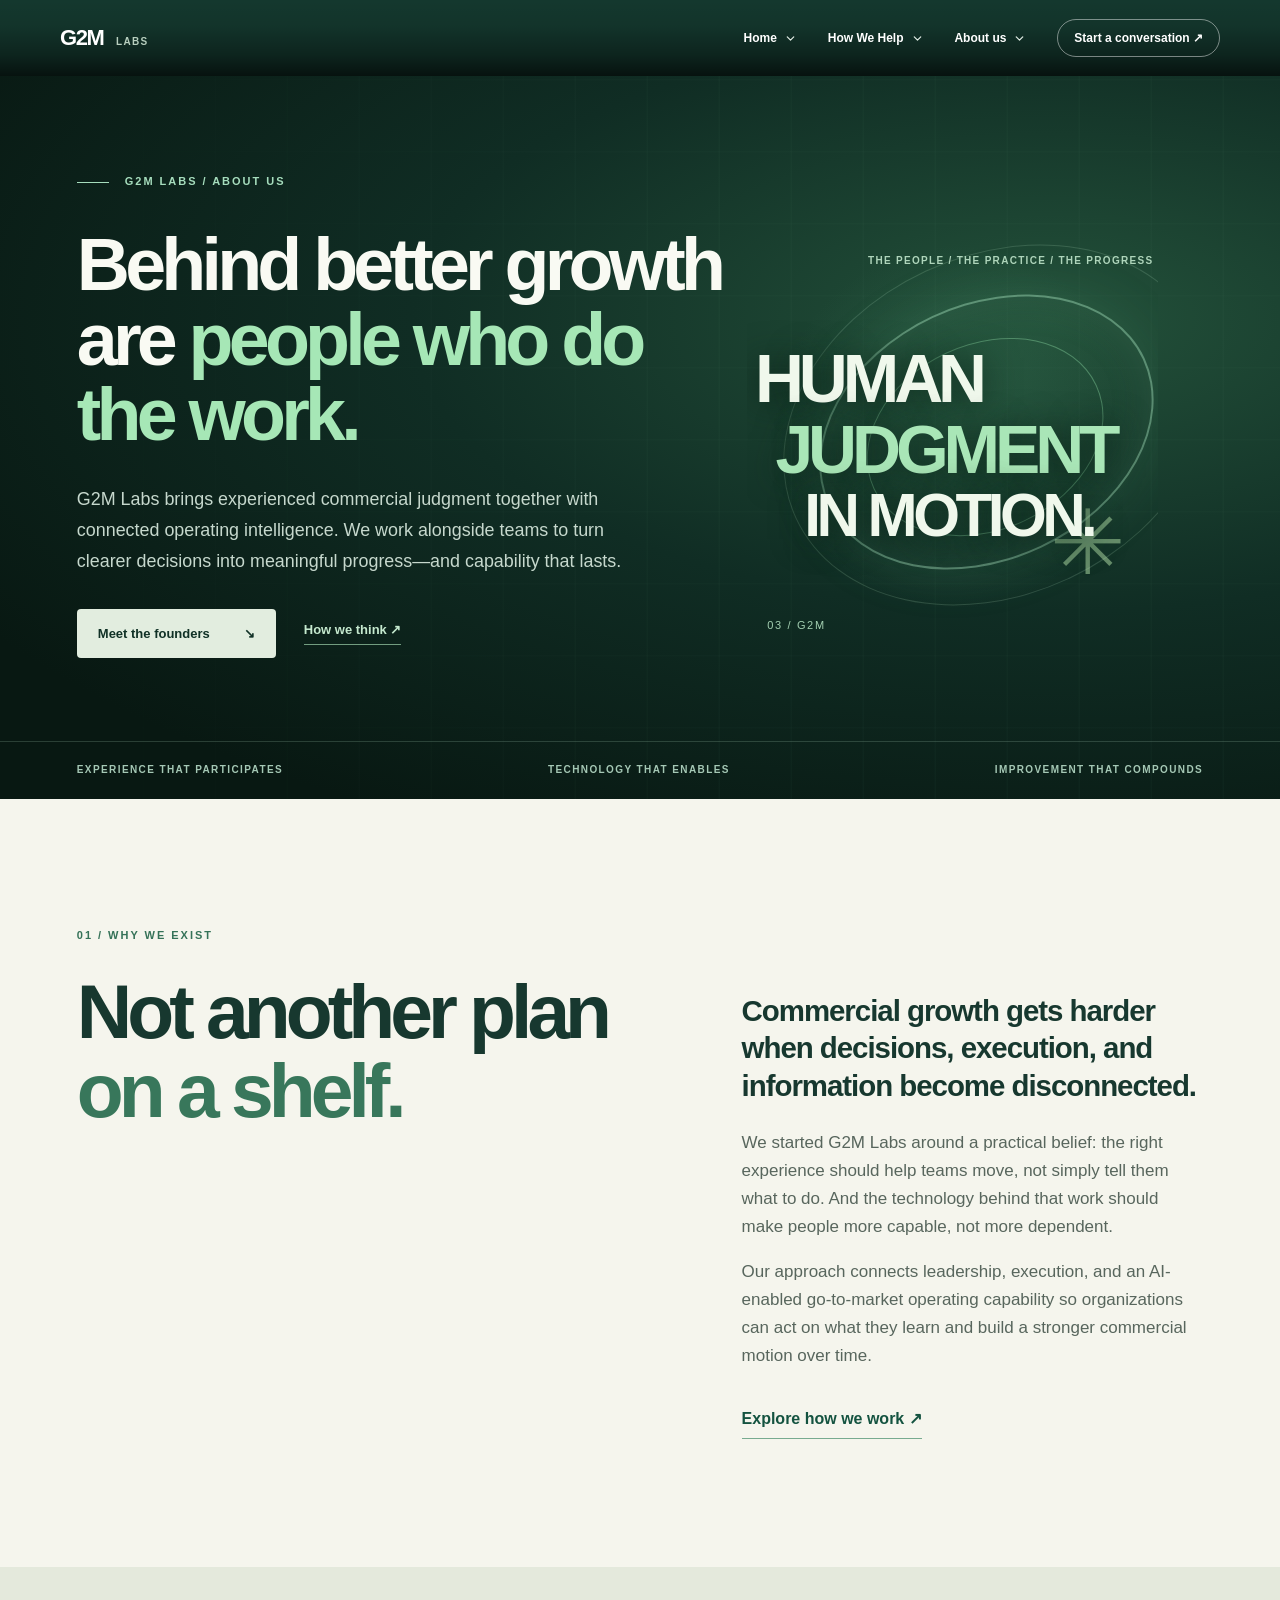
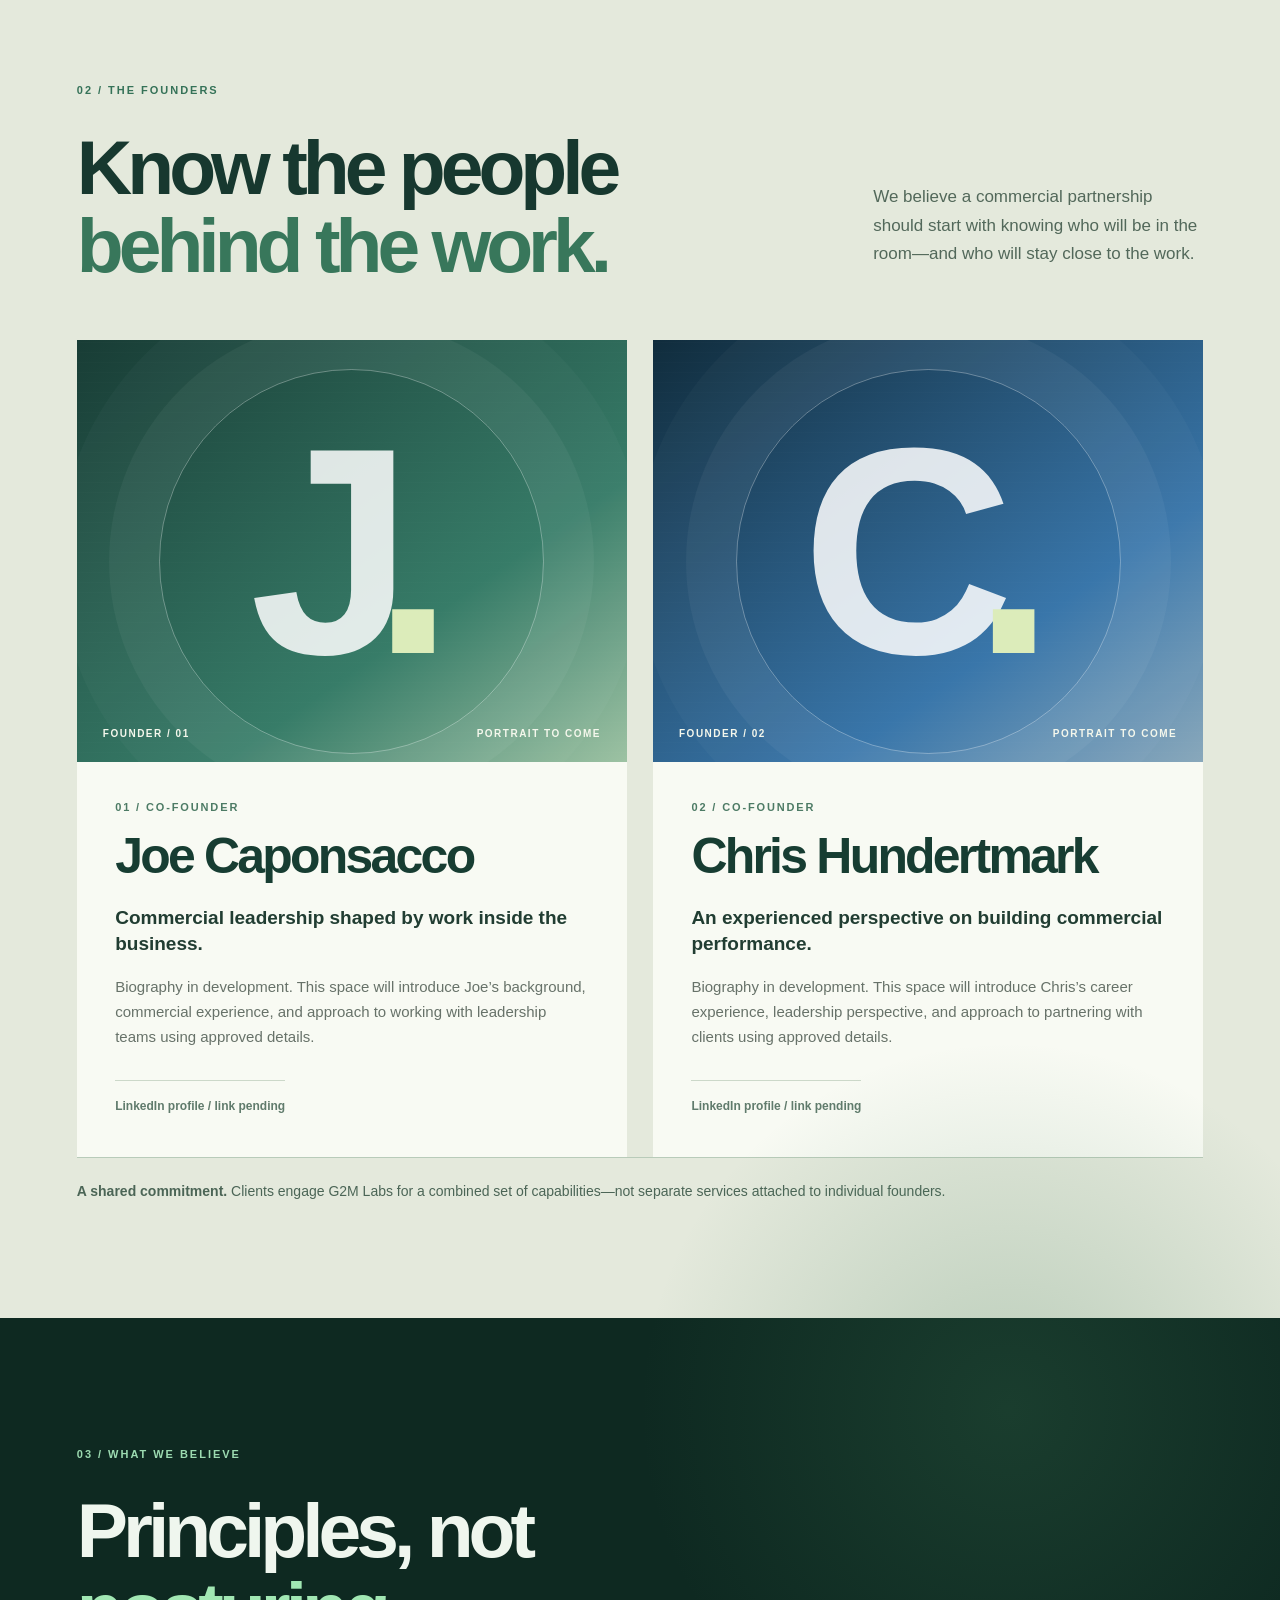
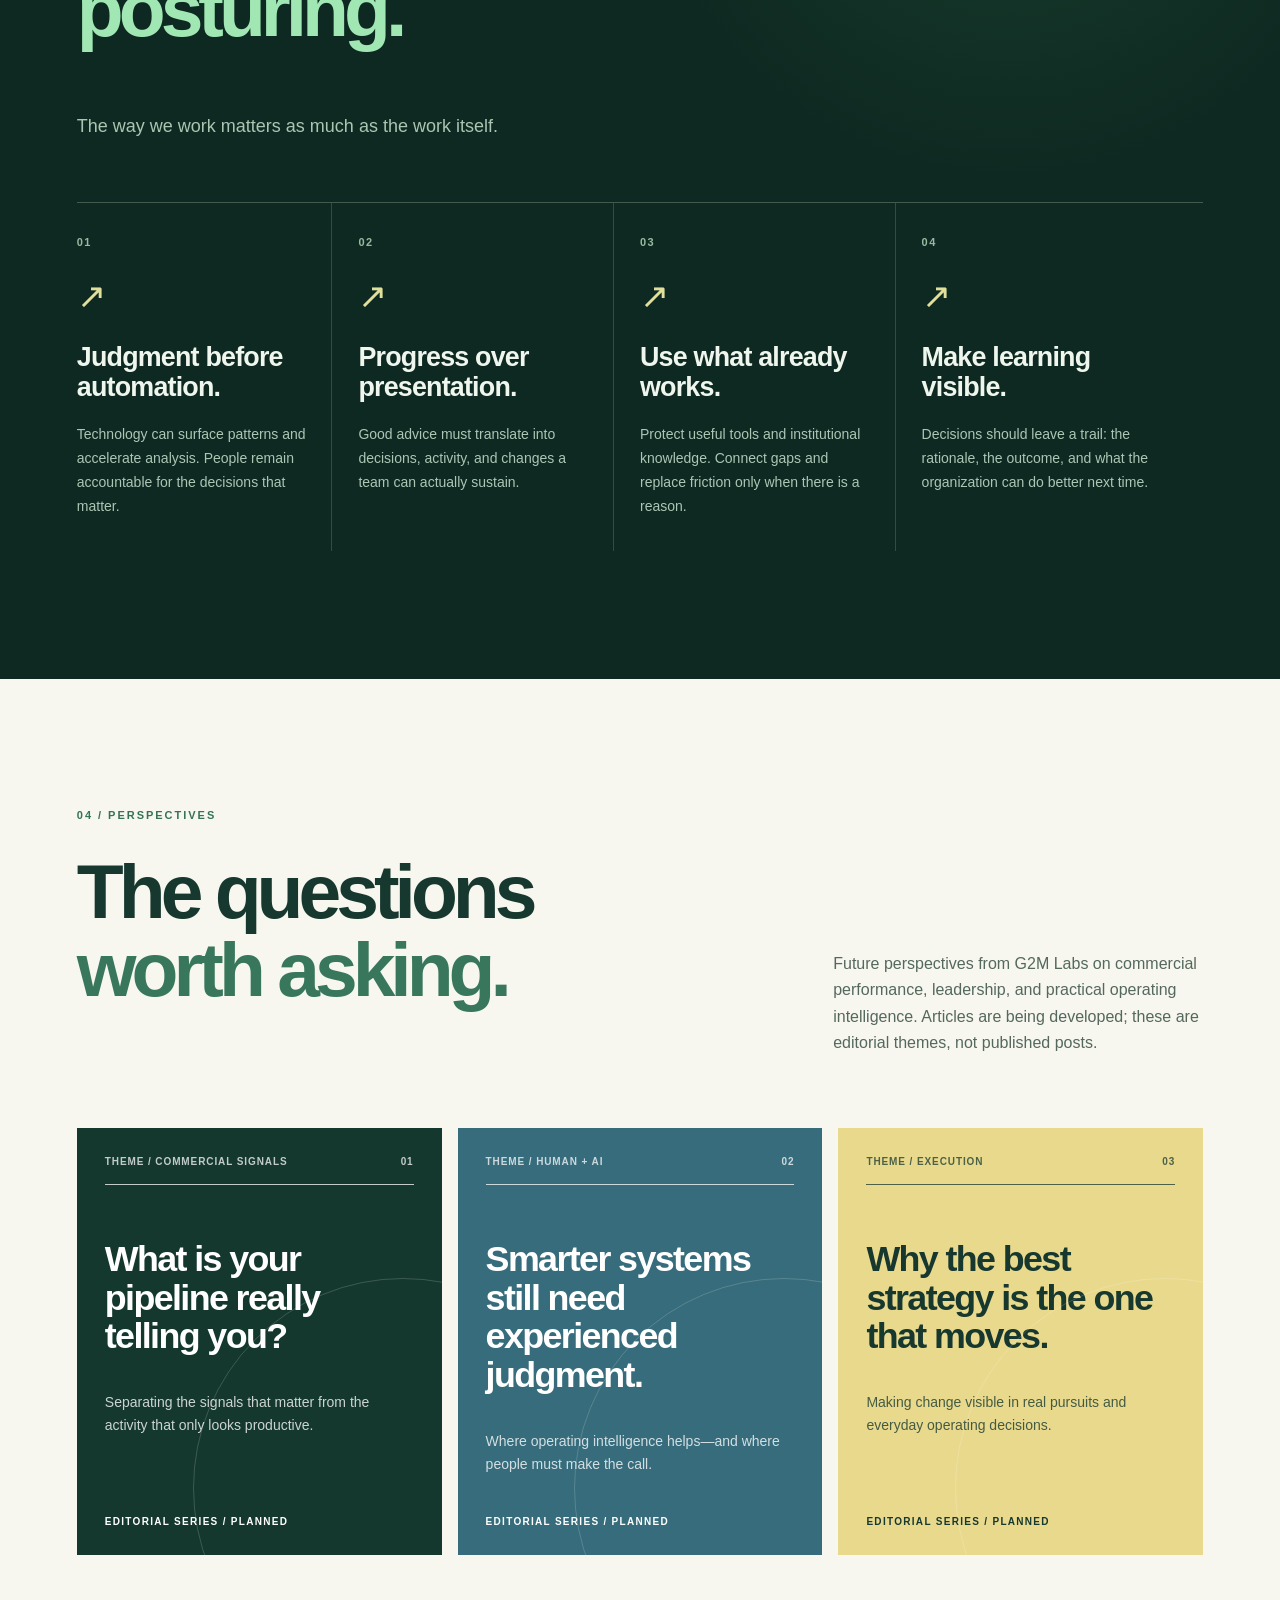
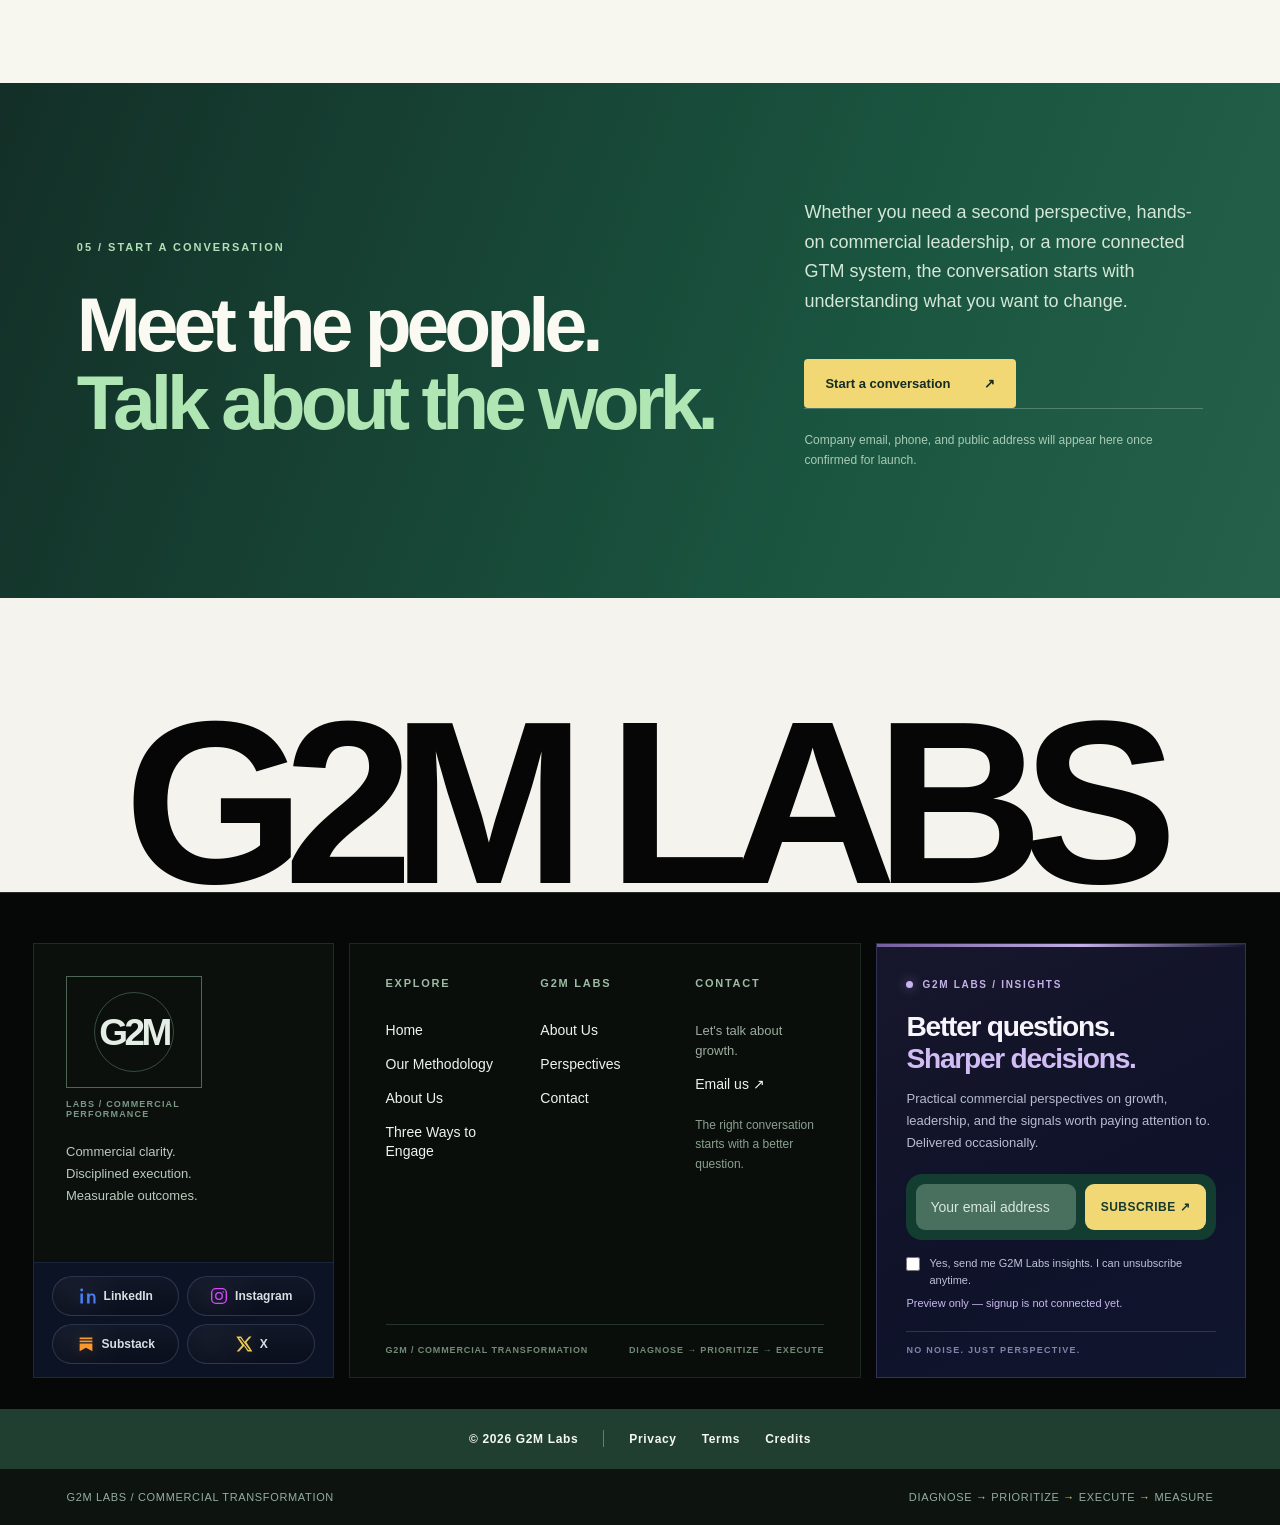
==== commit 862fd073: "Nav Change" ====
--- a/help.html
+++ b/help.html
@@ -87,11 +87,11 @@
 <a class="brand" href="index.html">G2M <small>LABS</small></a>
 <div class="navlinks">
 <div class="nav-service-group nav-home-group"><a href="index.html">Home</a><button aria-controls="homeDropdown" aria-expanded="false" aria-label="Show Home sections" class="nav-service-toggle" type="button"><svg aria-hidden="true" fill="none" stroke="currentColor" stroke-linecap="round" stroke-linejoin="round" stroke-width="2.2" viewBox="0 0 24 24"><path d="m6 9 6 6 6-6"></path></svg></button><div aria-hidden="true" aria-label="Home sections" class="nav-service-panel" id="homeDropdown"><div class="nav-service-overline">G2M / THE COMMERCIAL GROWTH STORY</div><a class="nav-service-item" href="index.html#pipeline"><span class="nav-service-no">01</span><span><span class="nav-service-title">The Pipeline</span><span class="nav-service-description">What your commercial activity reveals.</span></span><span aria-hidden="true" class="nav-service-arrow">↗</span></a><a class="nav-service-item" href="index.html#reframe"><span class="nav-service-no">02</span><span><span class="nav-service-title">We Need More… Maybe</span><span class="nav-service-description">Reconsider the instinct to add more.</span></span><span aria-hidden="true" class="nav-service-arrow">↗</span></a><a class="nav-service-item" href="index.html#investment"><span class="nav-service-no">03</span><span><span class="nav-service-title">Before You Invest Again</span><span class="nav-service-description">See the cost of another growth bet.</span></span><span aria-hidden="true" class="nav-service-arrow">↗</span></a><a class="nav-service-item" href="index.html#velocity"><span class="nav-service-no">04</span><span><span class="nav-service-title">Velocity™ Decision Method</span><span class="nav-service-description">Turn decisions into a learning system.</span></span><span aria-hidden="true" class="nav-service-arrow">↗</span></a><a class="nav-service-item" href="index.html#services"><span class="nav-service-no">05</span><span><span class="nav-service-title">Ways to Engage</span><span class="nav-service-description">Choose the right kind of help.</span></span><span aria-hidden="true" class="nav-service-arrow">↗</span></a><a class="nav-service-item" href="index.html#contact"><span class="nav-service-no">06</span><span><span class="nav-service-title">Start a Conversation</span><span class="nav-service-description">Explore what comes next.</span></span><span aria-hidden="true" class="nav-service-arrow">↗</span></a><a class="nav-service-all" href="index.html">Back to the homepage <span aria-hidden="true">↗</span></a></div></div>
-<div class="nav-service-group nav-method-group"><a data-nav-method-link="" href="methodology.html">Our methodology</a><button aria-controls="methodologyDropdown" aria-expanded="false" aria-label="Show methodology sections" class="nav-service-toggle" type="button"><svg aria-hidden="true" fill="none" stroke="currentColor" stroke-linecap="round" stroke-linejoin="round" stroke-width="2.2" viewbox="0 0 24 24"><path d="m6 9 6 6 6-6"></path></svg></button><div aria-hidden="true" aria-label="Methodology sections" class="nav-service-panel" id="methodologyDropdown"><div class="nav-service-overline">G2M / VELOCITY™ METHODOLOGY</div><a class="nav-service-item" href="index.html#velocity"><span class="nav-service-no">01</span><span><span class="nav-service-title">Velocity™ Decision Method</span><span class="nav-service-description">Decisions that are visible and traceable.</span></span><span aria-hidden="true" class="nav-service-arrow">↗</span></a><a class="nav-service-item" href="methodology.html#offerings-stack"><span class="nav-service-no">02</span><span><span class="nav-service-title">Three Ways to Engage</span><span class="nav-service-description">Leadership, GTM systems, or both.</span></span><span aria-hidden="true" class="nav-service-arrow">↗</span></a><a class="nav-service-item" href="methodology.html#gtm-operating-system"><span class="nav-service-no">03</span><span><span class="nav-service-title">GTM Operating System</span><span class="nav-service-description">A foundation you can configure and run.</span></span><span aria-hidden="true" class="nav-service-arrow">↗</span></a><a class="nav-service-item" href="methodology.html#progress"><span class="nav-service-no">04</span><span><span class="nav-service-title">Early Action &amp; Checkpoints</span><span class="nav-service-description">Start early. Review and adapt.</span></span><span aria-hidden="true" class="nav-service-arrow">↗</span></a><a class="nav-service-all" href="methodology.html">Explore the full methodology <span aria-hidden="true">↗</span></a></div></div><div class="nav-service-group nav-about-group"><a aria-current="page" href="help.html">About us</a><button aria-controls="aboutDropdown" aria-expanded="false" aria-label="Show About us sections" class="nav-service-toggle" type="button"><svg aria-hidden="true" fill="none" stroke="currentColor" stroke-linecap="round" stroke-linejoin="round" stroke-width="2.2" viewbox="0 0 24 24"><path d="m6 9 6 6 6-6"></path></svg></button><div aria-hidden="true" aria-label="About us sections" class="nav-service-panel" id="aboutDropdown"><div class="nav-service-overline">G2M / THE PEOPLE BEHIND THE WORK</div><a class="nav-service-item" href="help.html#people"><span class="nav-service-no">01</span><span><span class="nav-service-title">Meet the founders</span><span class="nav-service-description">Who you'll work with.</span></span><span aria-hidden="true" class="nav-service-arrow">↗</span></a><a class="nav-service-item" href="help.html#principles"><span class="nav-service-no">02</span><span><span class="nav-service-title">What we believe</span><span class="nav-service-description">The principles behind our work.</span></span><span aria-hidden="true" class="nav-service-arrow">↗</span></a><a class="nav-service-item" href="help.html#perspectives"><span class="nav-service-no">03</span><span><span class="nav-service-title">Our perspectives</span><span class="nav-service-description">Ideas worth exploring.</span></span><span aria-hidden="true" class="nav-service-arrow">↗</span></a><a class="nav-service-all" href="help.html#connect">Start a conversation <span aria-hidden="true">↗</span></a></div></div><a class="navcta" href="index.html#contact">Start a conversation ↗</a></div>
+<div class="nav-service-group nav-method-group"><a data-nav-method-link="" href="methodology.html">How We Help</a><button aria-controls="methodologyDropdown" aria-expanded="false" aria-label="Show methodology sections" class="nav-service-toggle" type="button"><svg aria-hidden="true" fill="none" stroke="currentColor" stroke-linecap="round" stroke-linejoin="round" stroke-width="2.2" viewbox="0 0 24 24"><path d="m6 9 6 6 6-6"></path></svg></button><div aria-hidden="true" aria-label="Methodology sections" class="nav-service-panel" id="methodologyDropdown"><div class="nav-service-overline">G2M / VELOCITY™ METHODOLOGY</div><a class="nav-service-item" href="index.html#velocity"><span class="nav-service-no">01</span><span><span class="nav-service-title">Velocity™ Decision Method</span><span class="nav-service-description">Decisions that are visible and traceable.</span></span><span aria-hidden="true" class="nav-service-arrow">↗</span></a><a class="nav-service-item" href="methodology.html#offerings-stack"><span class="nav-service-no">02</span><span><span class="nav-service-title">Three Ways to Engage</span><span class="nav-service-description">Leadership, GTM systems, or both.</span></span><span aria-hidden="true" class="nav-service-arrow">↗</span></a><a class="nav-service-item" href="methodology.html#gtm-operating-system"><span class="nav-service-no">03</span><span><span class="nav-service-title">GTM Operating System</span><span class="nav-service-description">A foundation you can configure and run.</span></span><span aria-hidden="true" class="nav-service-arrow">↗</span></a><a class="nav-service-item" href="methodology.html#progress"><span class="nav-service-no">04</span><span><span class="nav-service-title">Early Action &amp; Checkpoints</span><span class="nav-service-description">Start early. Review and adapt.</span></span><span aria-hidden="true" class="nav-service-arrow">↗</span></a><a class="nav-service-all" href="methodology.html">Explore the full methodology <span aria-hidden="true">↗</span></a></div></div><div class="nav-service-group nav-about-group"><a aria-current="page" href="help.html">About us</a><button aria-controls="aboutDropdown" aria-expanded="false" aria-label="Show About us sections" class="nav-service-toggle" type="button"><svg aria-hidden="true" fill="none" stroke="currentColor" stroke-linecap="round" stroke-linejoin="round" stroke-width="2.2" viewbox="0 0 24 24"><path d="m6 9 6 6 6-6"></path></svg></button><div aria-hidden="true" aria-label="About us sections" class="nav-service-panel" id="aboutDropdown"><div class="nav-service-overline">G2M / THE PEOPLE BEHIND THE WORK</div><a class="nav-service-item" href="help.html#people"><span class="nav-service-no">01</span><span><span class="nav-service-title">Meet the founders</span><span class="nav-service-description">Who you'll work with.</span></span><span aria-hidden="true" class="nav-service-arrow">↗</span></a><a class="nav-service-item" href="help.html#principles"><span class="nav-service-no">02</span><span><span class="nav-service-title">What we believe</span><span class="nav-service-description">The principles behind our work.</span></span><span aria-hidden="true" class="nav-service-arrow">↗</span></a><a class="nav-service-item" href="help.html#perspectives"><span class="nav-service-no">03</span><span><span class="nav-service-title">Our perspectives</span><span class="nav-service-description">Ideas worth exploring.</span></span><span aria-hidden="true" class="nav-service-arrow">↗</span></a><a class="nav-service-all" href="help.html#connect">Start a conversation <span aria-hidden="true">↗</span></a></div></div><a class="navcta" href="index.html#contact">Start a conversation ↗</a></div>
 <button aria-controls="mobileLinks" aria-expanded="false" aria-label="Toggle menu" class="mobile-menu-toggle" id="mobileToggle" type="button">☰</button>
 <div class="mobile-links" id="mobileLinks">
 <details class="mobile-service-group mobile-home-group"><summary>Home</summary><a href="index.html">Home / Overview ↗</a><a href="index.html#pipeline">The Pipeline</a><a href="index.html#reframe">We Need More… Maybe</a><a href="index.html#investment">Before You Invest Again</a><a href="index.html#velocity">Velocity™ Decision Method</a><a href="index.html#services">Ways to Engage</a><a href="index.html#contact">Start a Conversation</a></details>
-<details class="mobile-service-group mobile-method-group"><summary>Our methodology</summary><a href="methodology.html">Overview / Velocity™ ↗</a><a href="index.html#velocity">Velocity™ Decision Method</a><a href="methodology.html#offerings-stack">Three Ways to Engage</a><a href="methodology.html#gtm-operating-system">GTM Operating System</a><a href="methodology.html#progress">Early Action &amp; Checkpoints</a></details><details class="mobile-service-group"><summary>About us</summary><a href="help.html">About G2M Labs</a><a href="help.html#people">Meet the founders</a><a href="help.html#principles">What we believe</a><a href="help.html#perspectives">Perspectives</a><a href="help.html#connect">Get in touch</a></details><a href="index.html#contact">Start a conversation</a></div>
+<details class="mobile-service-group mobile-method-group"><summary>How We Help</summary><a href="methodology.html">Overview / Velocity™ ↗</a><a href="index.html#velocity">Velocity™ Decision Method</a><a href="methodology.html#offerings-stack">Three Ways to Engage</a><a href="methodology.html#gtm-operating-system">GTM Operating System</a><a href="methodology.html#progress">Early Action &amp; Checkpoints</a></details><details class="mobile-service-group"><summary>About us</summary><a href="help.html">About G2M Labs</a><a href="help.html#people">Meet the founders</a><a href="help.html#principles">What we believe</a><a href="help.html#perspectives">Perspectives</a><a href="help.html#connect">Get in touch</a></details><a href="index.html#contact">Start a conversation</a></div>
 </nav><main class="about-study" id="main-content">
 <header class="about-hero" id="top"><div aria-hidden="true" class="about-hero-noise"></div><div class="about-shell about-hero-grid"><div class="about-hero-copy"><p class="about-kicker"><span class="about-kicker-line"></span> G2M LABS / ABOUT US</p><h1>Behind better growth<br/>are <em>people who do<br/>the work.</em></h1><p class="about-hero-lead">G2M Labs brings experienced commercial judgment together with connected operating intelligence. We work alongside teams to turn clearer decisions into meaningful progress—and capability that lasts.</p><div class="about-hero-actions"><a class="about-btn about-btn-light" href="#people">Meet the founders <span>↘</span></a><a class="about-link-light" href="#principles">How we think <span>↗</span></a></div></div><div aria-hidden="true" class="about-hero-art"><span class="about-hero-art-tag">THE PEOPLE / THE PRACTICE / THE PROGRESS</span><div class="about-hero-ring r1"></div><div class="about-hero-ring r2"></div><div class="about-hero-ring r3"></div><span class="about-art-word word-01">HUMAN</span><span class="about-art-word word-02">JUDGMENT</span><span class="about-art-word word-03">IN MOTION.</span><span class="about-art-cross">✳</span><span class="about-art-index">03 / G2M</span></div></div><div class="about-shell about-hero-bottom"><span>EXPERIENCE THAT PARTICIPATES</span><span>TECHNOLOGY THAT ENABLES</span><span>IMPROVEMENT THAT COMPOUNDS</span></div></header>
 <section class="about-intro" id="company"><div class="about-shell about-intro-layout"><div><p class="about-overline">01 / WHY WE EXIST</p><h2>Not another plan<br/><em>on a shelf.</em></h2></div><div class="about-intro-right"><p class="about-large-copy">Commercial growth gets harder when decisions, execution, and information become disconnected.</p><p>We started G2M Labs around a practical belief: the right experience should help teams move, not simply tell them what to do. And the technology behind that work should make people more capable, not more dependent.</p><p>Our approach connects leadership, execution, and an AI-enabled go-to-market operating capability so organizations can act on what they learn and build a stronger commercial motion over time.</p><a class="about-inline-link" href="methodology.html">Explore how we work <span>↗</span></a></div></div></section>
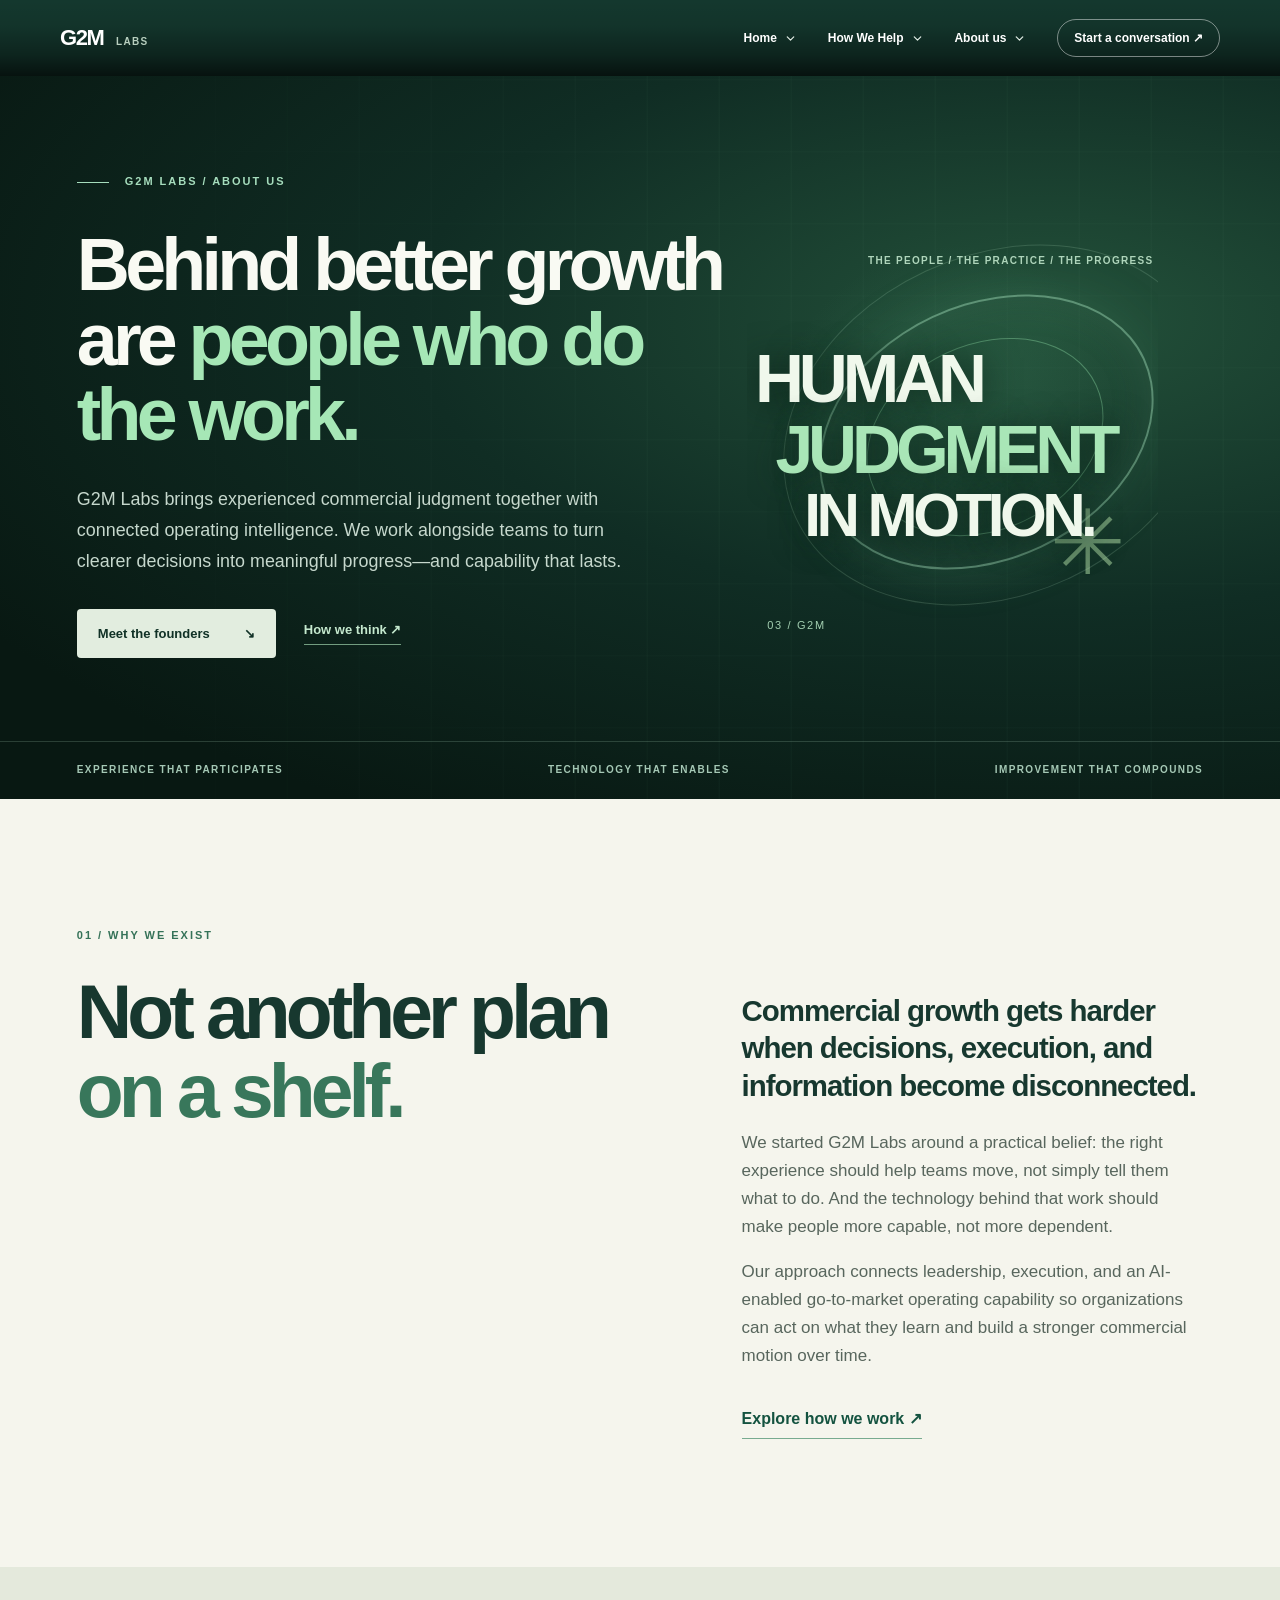
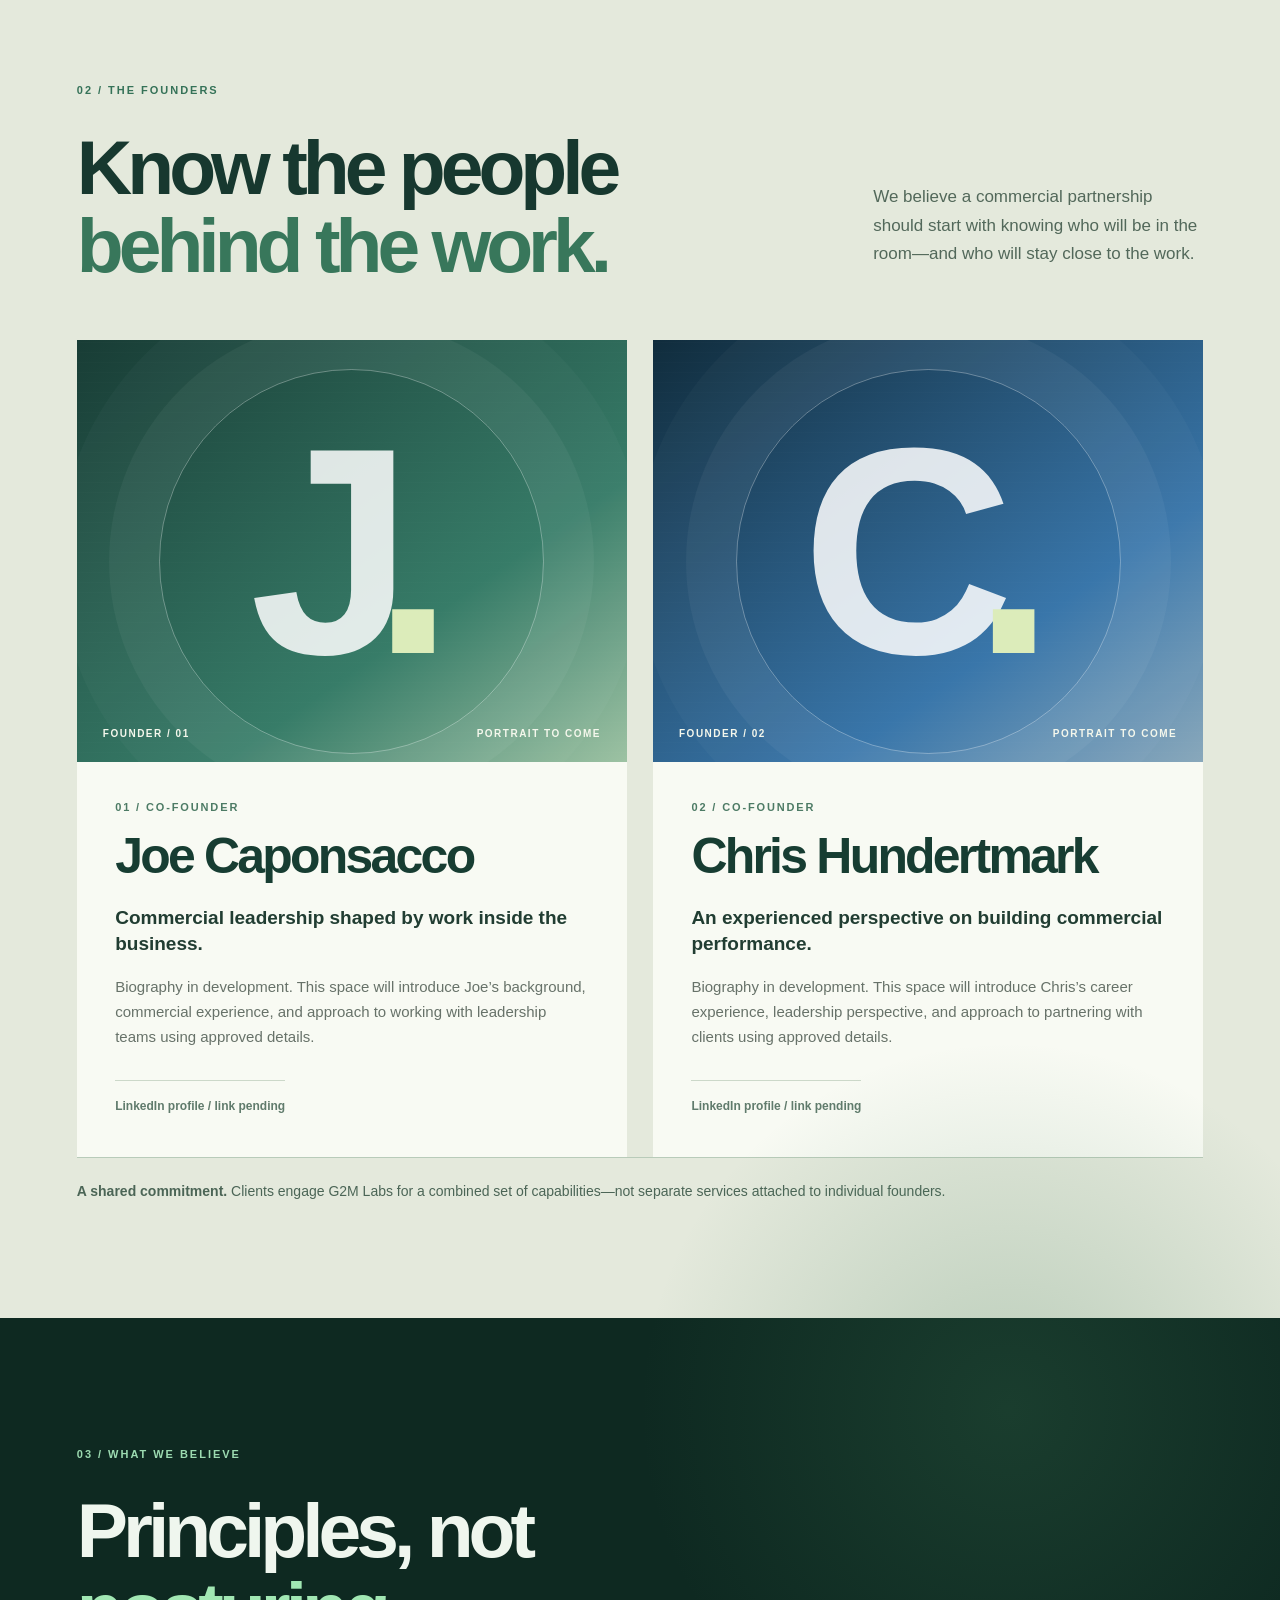
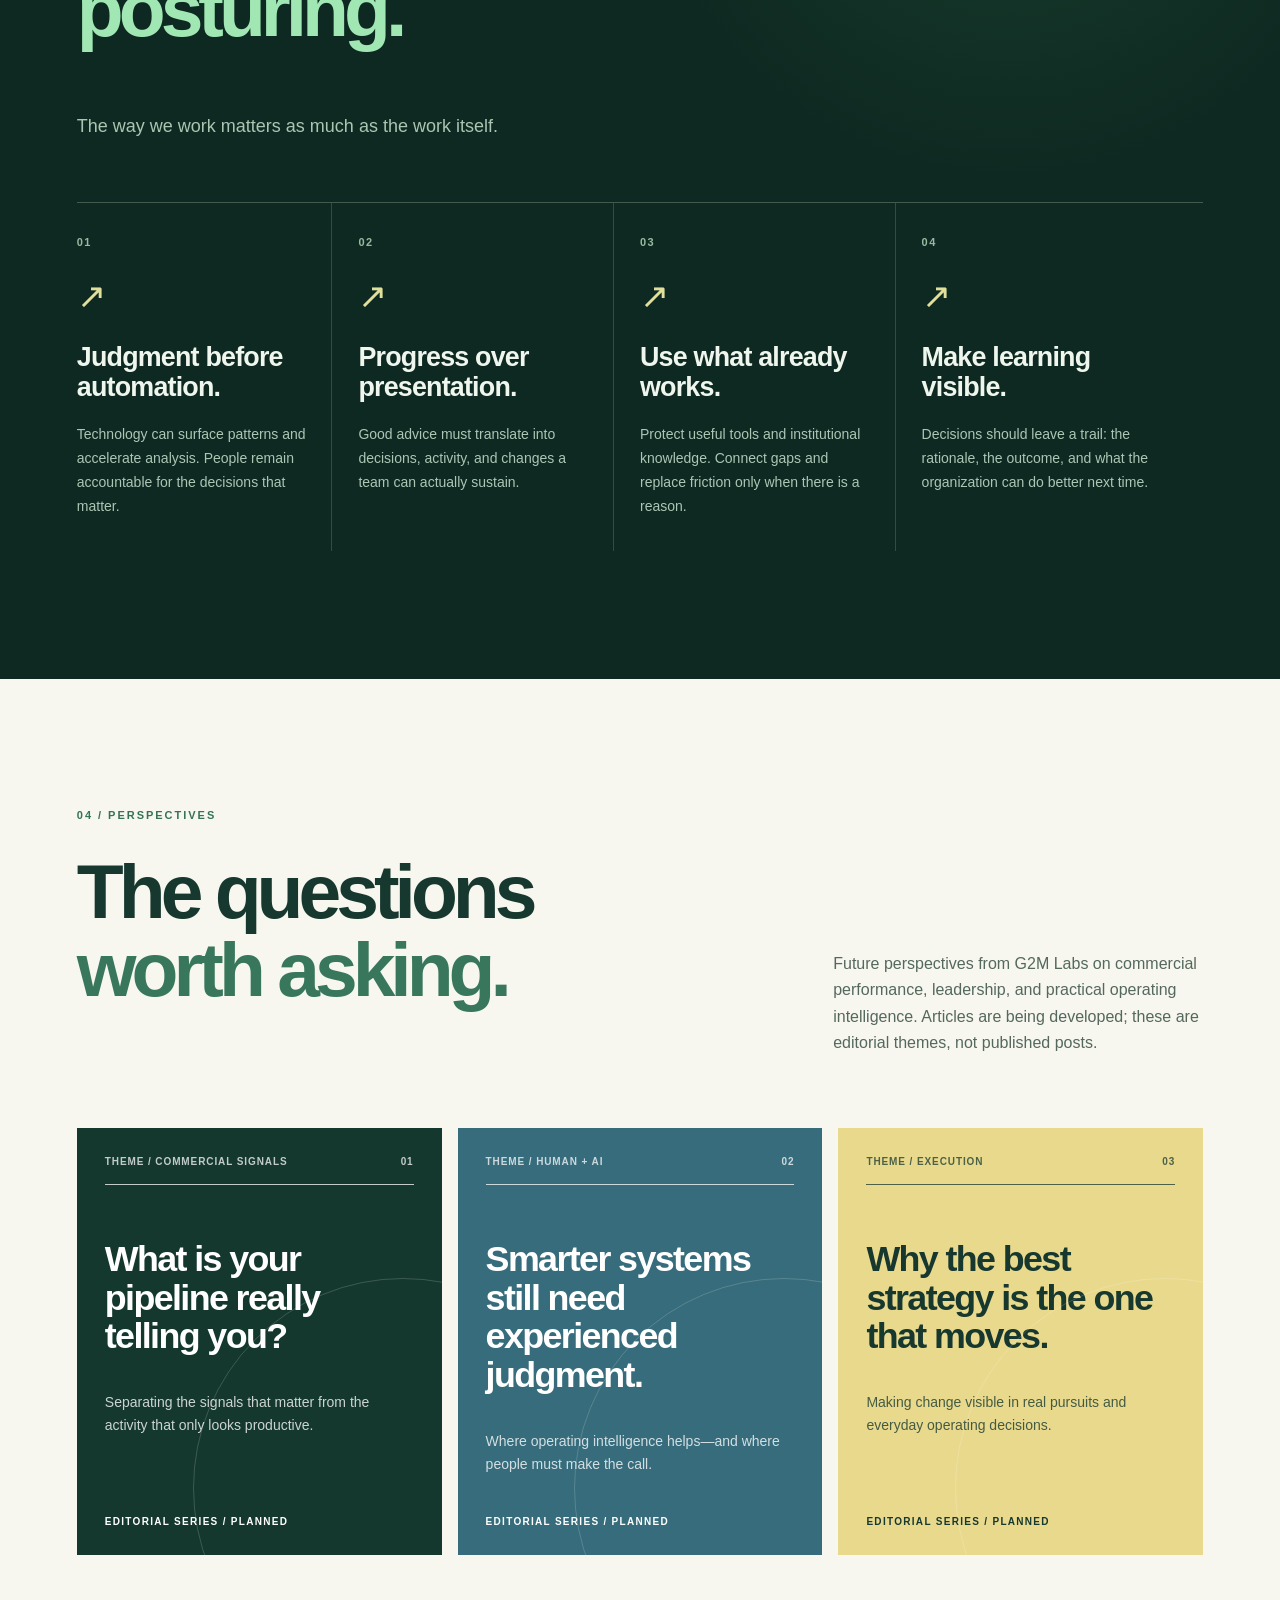
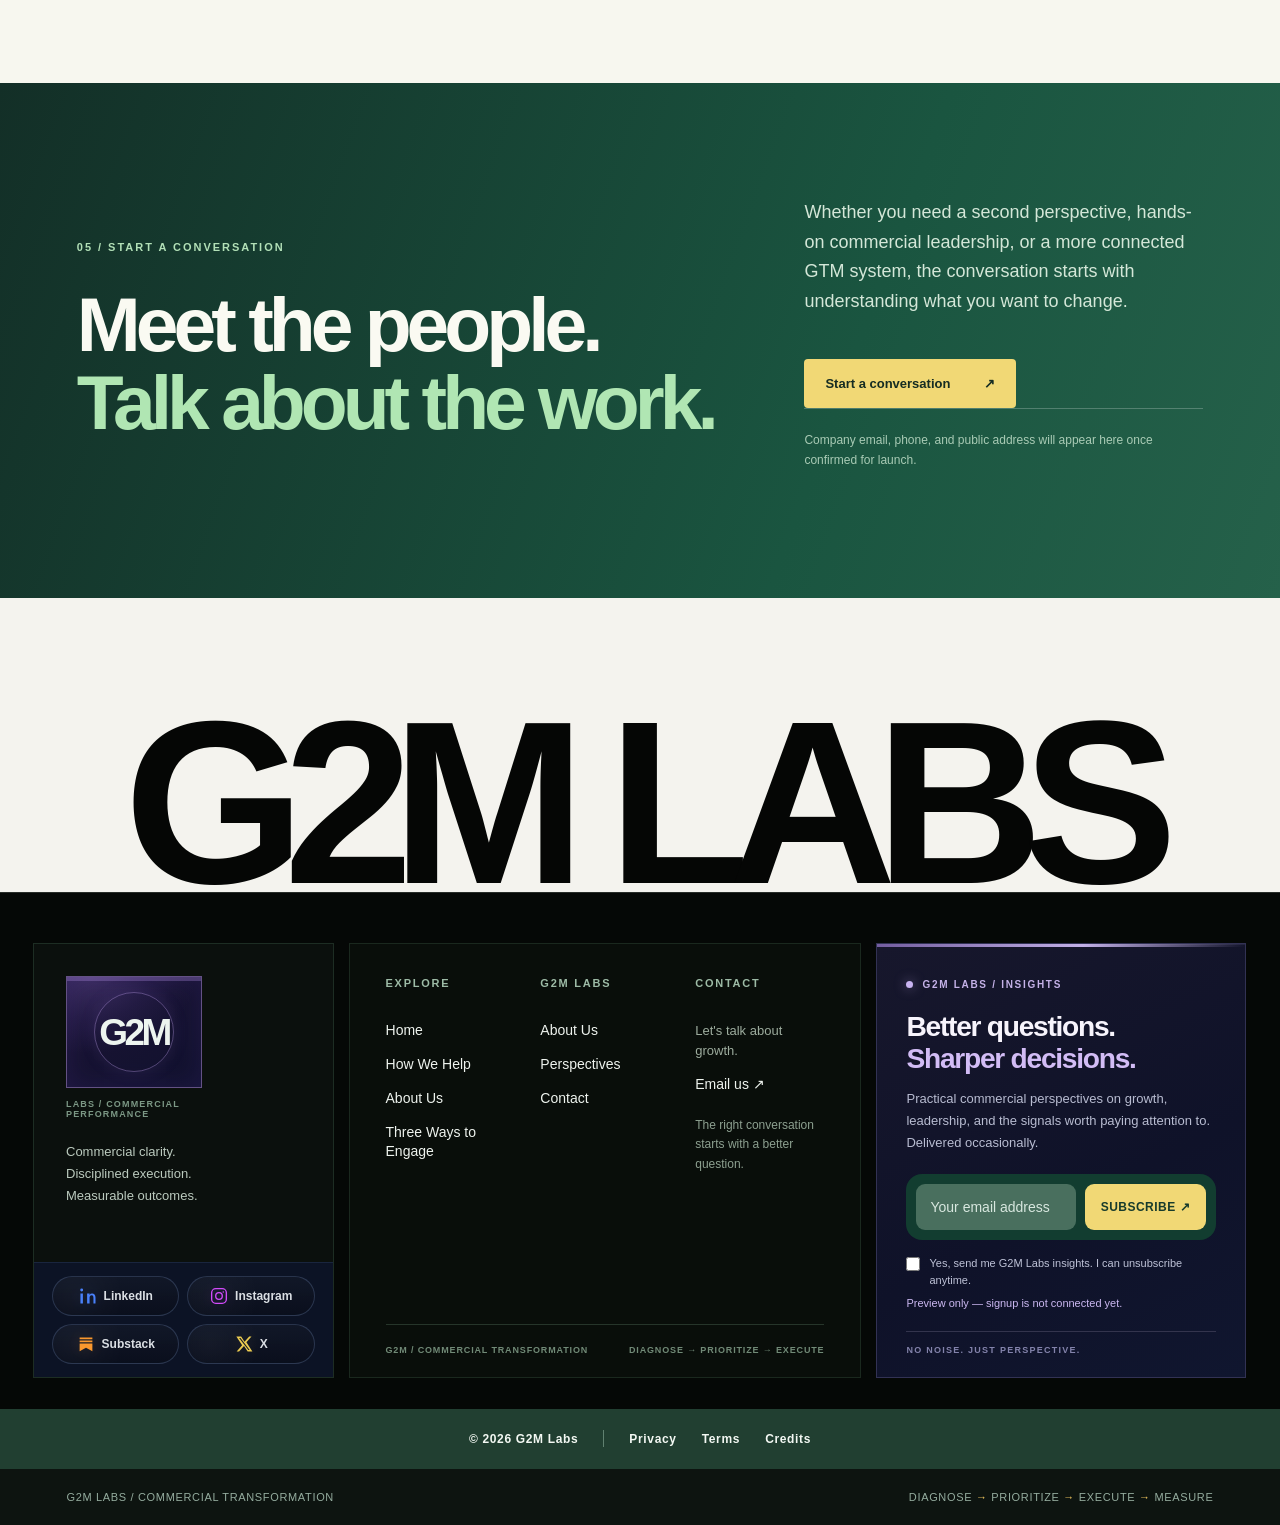
==== commit 1a2fb9bf: "updated elemets on home page" ====
--- a/help.html
+++ b/help.html
@@ -138,7 +138,7 @@
 <nav aria-label="Explore" class="footer-column">
 <h2>Explore</h2>
 <a href="index.html">Home</a>
-<a href="methodology.html">Our Methodology</a>
+<a href="methodology.html">How We Help</a>
 <a href="help.html">About Us</a>
 <a href="index.html#services">Three Ways to Engage</a>
 </nav>
--- a/help.css
+++ b/help.css
@@ -553,3 +553,19 @@
   .footer-foundation-19 .footer-legal{gap:13px;}
 }
 @media(prefers-reduced-motion:reduce){.footer-foundation-19 .footer-social-bar a,.footer-foundation-19 .footer-subscribe-controls button{transition:none;transform:none!important;}}
+
+
+/* STUDY 08 — Violet inset for the boxed G2M footer mark.
+   Mirrors the Insights panel's midnight-violet without changing the mark geometry. */
+.footer-foundation-19 .footer-brand-mark {
+  background:
+    radial-gradient(ellipse 95% 85% at 18% 0%, rgba(155,117,219,.23) 0%, rgba(116,83,188,.11) 45%, transparent 82%),
+    linear-gradient(145deg, #20183d 0%, #171332 43%, #10112d 100%);
+  border-color:#635184;
+  box-shadow:inset 0 4px 0 rgba(182,146,232,.30), inset 0 0 26px rgba(74,48,139,.23);
+  color:#edf5ef;
+}
+.footer-foundation-19 .footer-brand-mark::before {
+  border-color:rgba(193,161,238,.36);
+  box-shadow:0 0 17px rgba(152,108,218,.12);
+}
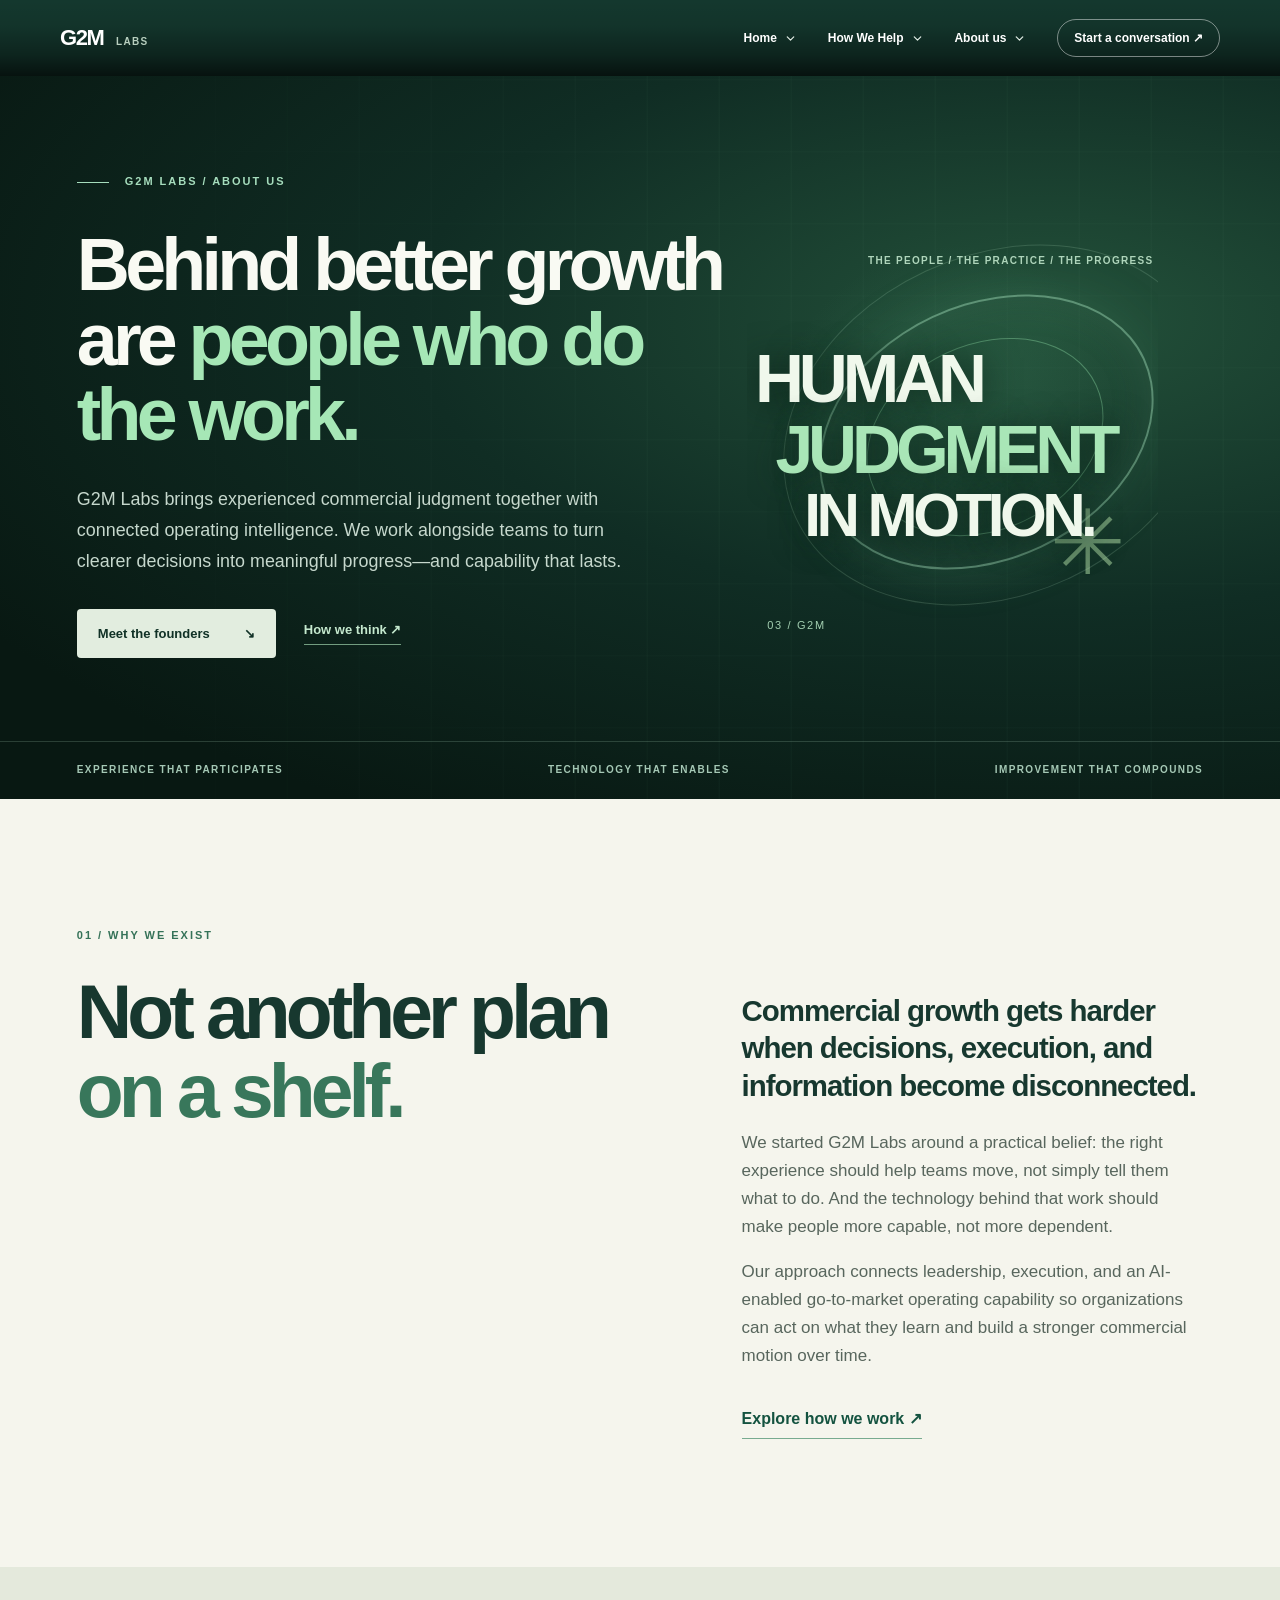
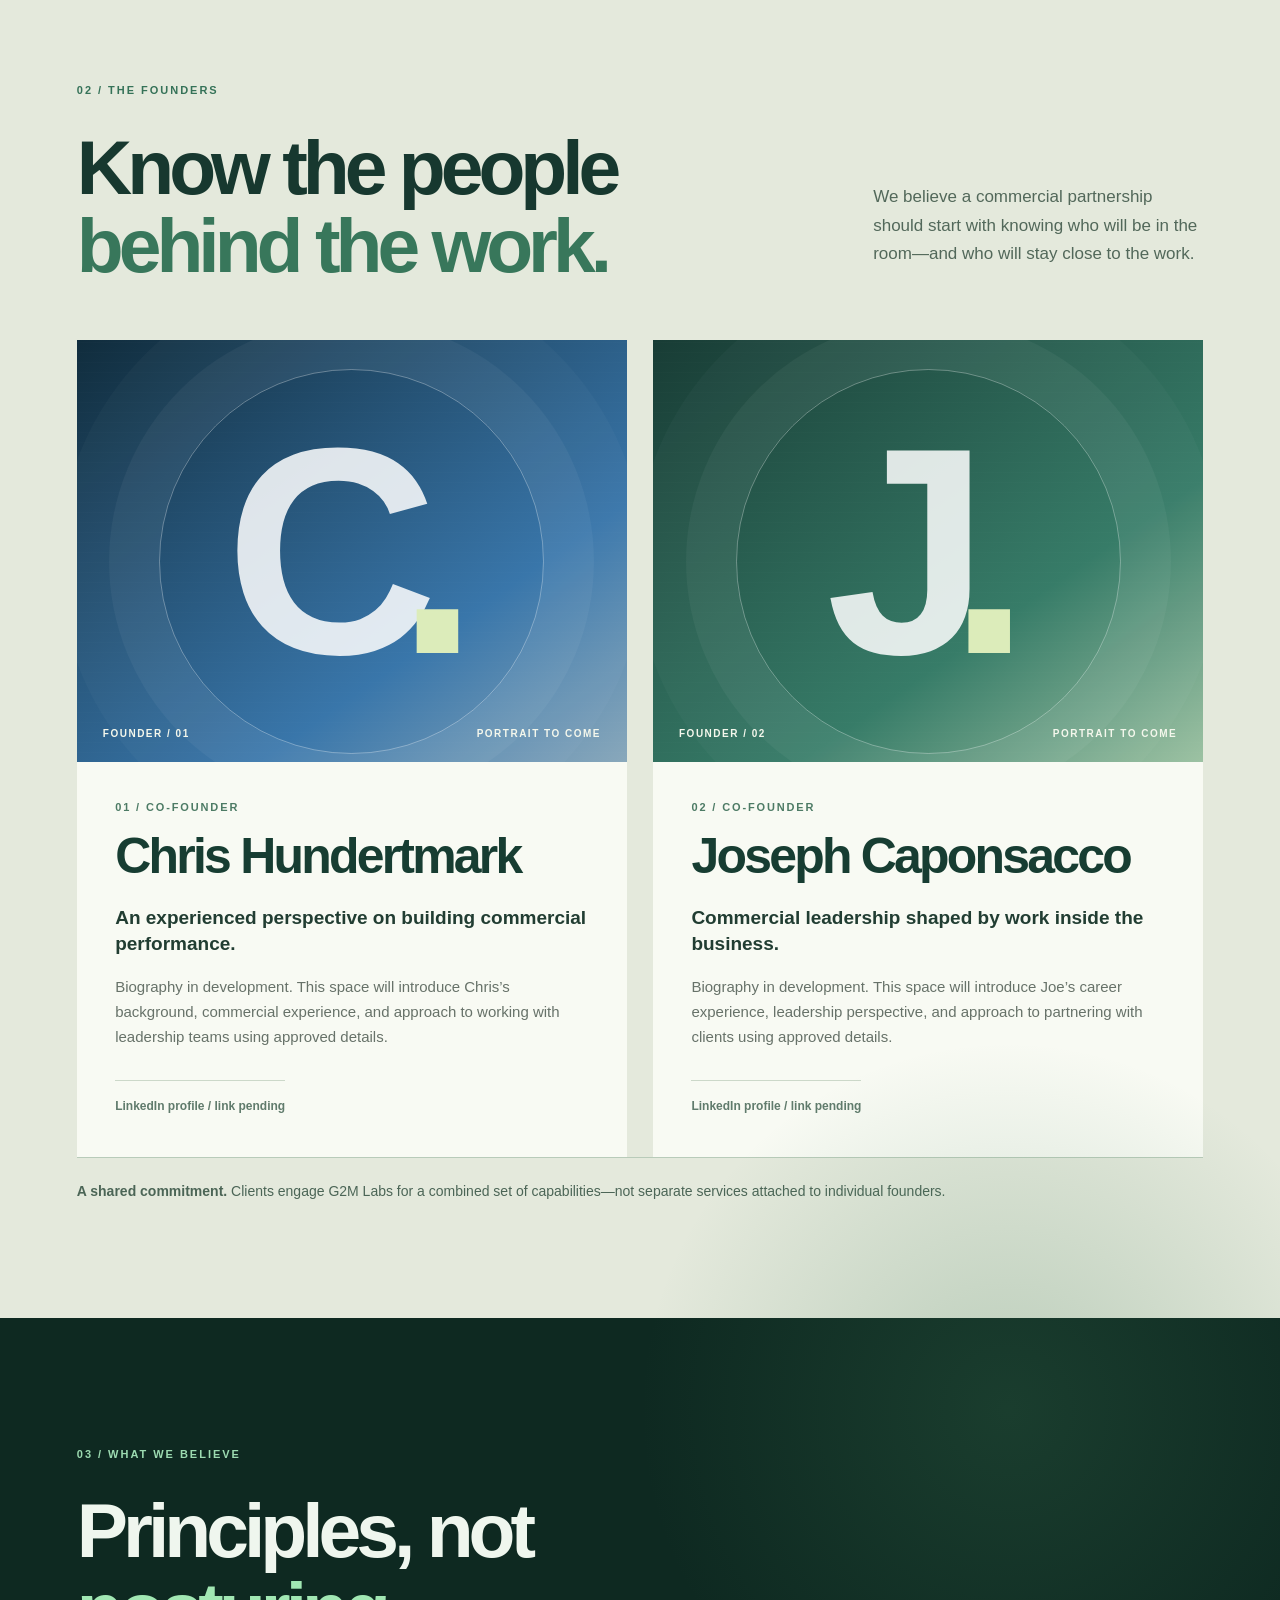
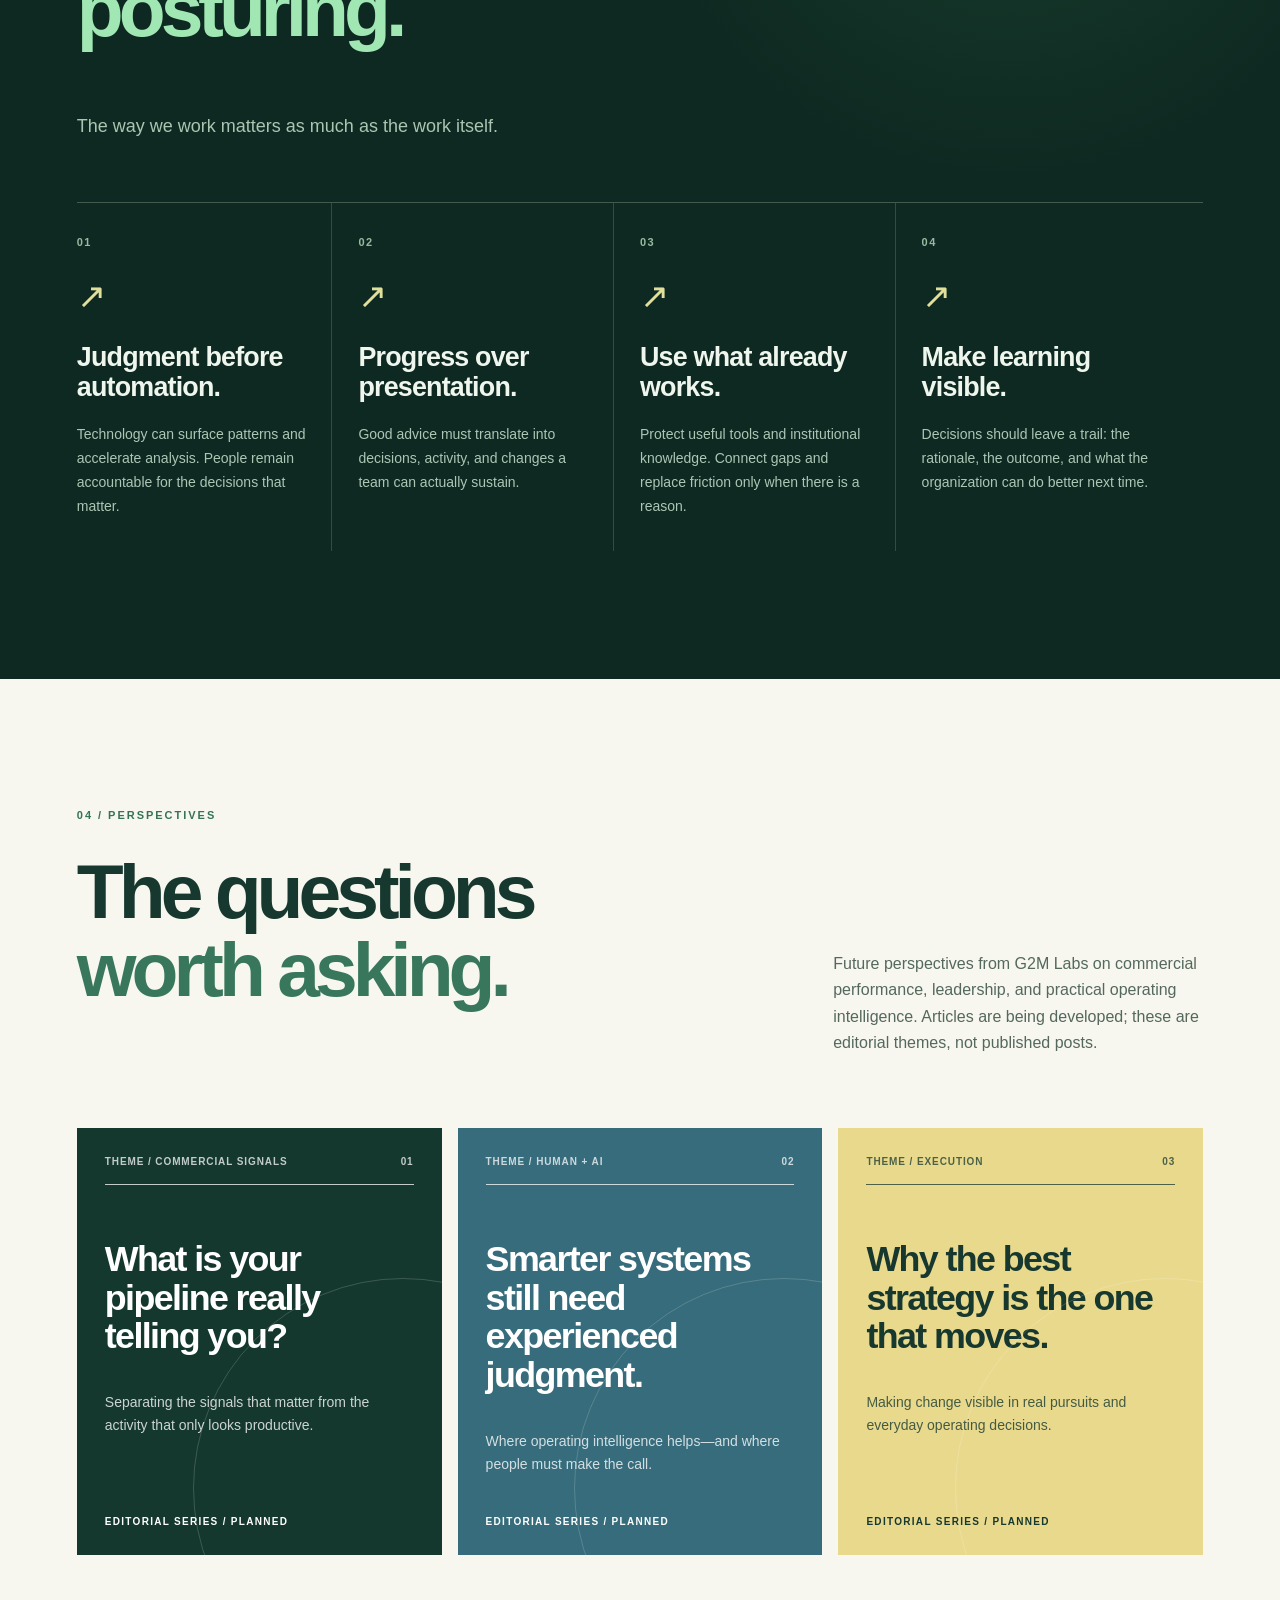
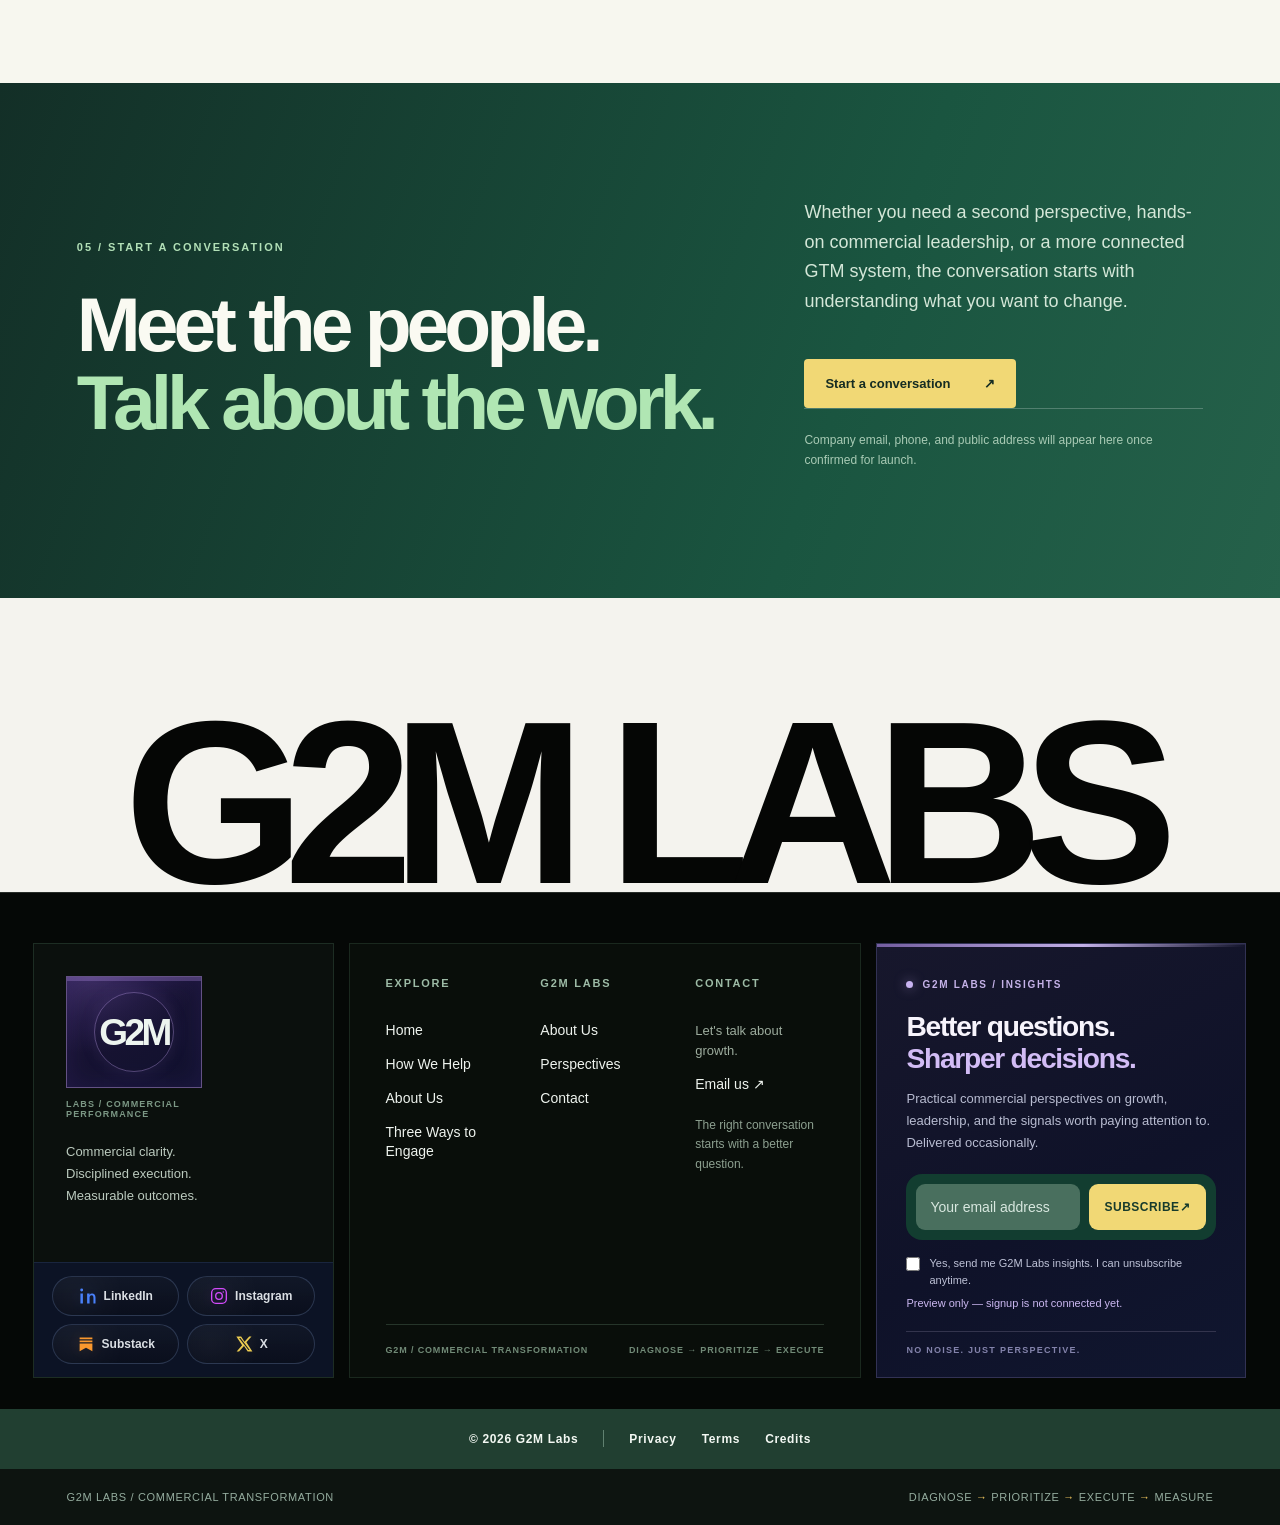
==== commit ff89ef4a: "updated html structure and page 3" ====
--- a/help.html
+++ b/help.html
@@ -1,14 +1,17 @@
+<!-- G2M LABS / FOUNDATION V35 — SOURCE REFORMATTED FROM APPROVED V34 -->
 <!DOCTYPE html>
-
 <html lang="en">
-<head>
-<meta charset="utf-8"/>
-<meta content="width=device-width,initial-scale=1" name="viewport"/>
-<title>G2M Labs | About Us</title>
-<link href="help.css" rel="stylesheet"/>
-<meta content="Get to know G2M Labs, the people behind the work, and how we think about commercial performance." name="description"/>
-<link href="nav-dropdown.css" rel="stylesheet"/>
-<link href="page3-about-study.css" rel="stylesheet"/><style id="g2m-footer-social-consistency">
+  <head>
+    <meta charset="utf-8"/>
+    <meta content="width=device-width,initial-scale=1" name="viewport"/>
+    <title>G2M Labs | About Us</title>
+    <link href="help.css" rel="stylesheet"/>
+    <meta
+      content="Get to know G2M Labs, the people behind the work, and how we think about commercial performance."
+      name="description"/>
+      <link href="nav-dropdown.css" rel="stylesheet"/>
+      <link href="page3-about-study.css" rel="stylesheet"/>
+    <style id="g2m-footer-social-consistency">
 /* Foundation 28 / Footer social consistency fix — identical 2×2 layout on all pages. */
 .footer-foundation-19 .footer-social-bar {
   display: grid;
@@ -27,7 +30,7 @@
   .footer-foundation-19 .footer-social-bar a { flex: initial; }
 }
 </style>
-<style id="g2m-social-icon-colors">
+    <style id="g2m-social-icon-colors">
 /* STUDY 08 / Footer social icon color treatment inspired by editorial mega-menu reference */
 .footer-foundation-19 .footer-social-bar a{
   position:relative;
@@ -74,118 +77,614 @@
 }
 
 </style>
-</head>
-<body>
-<!-- ================================================================
-  G2M LABS / HOW WE HELP YOU
-  SOURCE FORMAT: Foundation 16.1 index.html
-  Page content, styles and interaction behavior preserved.
-  Edit section copy below; page CSS and JavaScript remain separate.
-  ================================================================ -->
-<!-- SECTION 00 / GLOBAL NAVIGATION -->
-<nav aria-label="Main navigation" class="nav" id="mainNav">
-<a class="brand" href="index.html">G2M <small>LABS</small></a>
-<div class="navlinks">
-<div class="nav-service-group nav-home-group"><a href="index.html">Home</a><button aria-controls="homeDropdown" aria-expanded="false" aria-label="Show Home sections" class="nav-service-toggle" type="button"><svg aria-hidden="true" fill="none" stroke="currentColor" stroke-linecap="round" stroke-linejoin="round" stroke-width="2.2" viewBox="0 0 24 24"><path d="m6 9 6 6 6-6"></path></svg></button><div aria-hidden="true" aria-label="Home sections" class="nav-service-panel" id="homeDropdown"><div class="nav-service-overline">G2M / THE COMMERCIAL GROWTH STORY</div><a class="nav-service-item" href="index.html#pipeline"><span class="nav-service-no">01</span><span><span class="nav-service-title">The Pipeline</span><span class="nav-service-description">What your commercial activity reveals.</span></span><span aria-hidden="true" class="nav-service-arrow">↗</span></a><a class="nav-service-item" href="index.html#reframe"><span class="nav-service-no">02</span><span><span class="nav-service-title">We Need More… Maybe</span><span class="nav-service-description">Reconsider the instinct to add more.</span></span><span aria-hidden="true" class="nav-service-arrow">↗</span></a><a class="nav-service-item" href="index.html#investment"><span class="nav-service-no">03</span><span><span class="nav-service-title">Before You Invest Again</span><span class="nav-service-description">See the cost of another growth bet.</span></span><span aria-hidden="true" class="nav-service-arrow">↗</span></a><a class="nav-service-item" href="index.html#velocity"><span class="nav-service-no">04</span><span><span class="nav-service-title">Velocity™ Decision Method</span><span class="nav-service-description">Turn decisions into a learning system.</span></span><span aria-hidden="true" class="nav-service-arrow">↗</span></a><a class="nav-service-item" href="index.html#services"><span class="nav-service-no">05</span><span><span class="nav-service-title">Ways to Engage</span><span class="nav-service-description">Choose the right kind of help.</span></span><span aria-hidden="true" class="nav-service-arrow">↗</span></a><a class="nav-service-item" href="index.html#contact"><span class="nav-service-no">06</span><span><span class="nav-service-title">Start a Conversation</span><span class="nav-service-description">Explore what comes next.</span></span><span aria-hidden="true" class="nav-service-arrow">↗</span></a><a class="nav-service-all" href="index.html">Back to the homepage <span aria-hidden="true">↗</span></a></div></div>
-<div class="nav-service-group nav-method-group"><a data-nav-method-link="" href="methodology.html">How We Help</a><button aria-controls="methodologyDropdown" aria-expanded="false" aria-label="Show methodology sections" class="nav-service-toggle" type="button"><svg aria-hidden="true" fill="none" stroke="currentColor" stroke-linecap="round" stroke-linejoin="round" stroke-width="2.2" viewbox="0 0 24 24"><path d="m6 9 6 6 6-6"></path></svg></button><div aria-hidden="true" aria-label="Methodology sections" class="nav-service-panel" id="methodologyDropdown"><div class="nav-service-overline">G2M / VELOCITY™ METHODOLOGY</div><a class="nav-service-item" href="index.html#velocity"><span class="nav-service-no">01</span><span><span class="nav-service-title">Velocity™ Decision Method</span><span class="nav-service-description">Decisions that are visible and traceable.</span></span><span aria-hidden="true" class="nav-service-arrow">↗</span></a><a class="nav-service-item" href="methodology.html#offerings-stack"><span class="nav-service-no">02</span><span><span class="nav-service-title">Three Ways to Engage</span><span class="nav-service-description">Leadership, GTM systems, or both.</span></span><span aria-hidden="true" class="nav-service-arrow">↗</span></a><a class="nav-service-item" href="methodology.html#gtm-operating-system"><span class="nav-service-no">03</span><span><span class="nav-service-title">GTM Operating System</span><span class="nav-service-description">A foundation you can configure and run.</span></span><span aria-hidden="true" class="nav-service-arrow">↗</span></a><a class="nav-service-item" href="methodology.html#progress"><span class="nav-service-no">04</span><span><span class="nav-service-title">Early Action &amp; Checkpoints</span><span class="nav-service-description">Start early. Review and adapt.</span></span><span aria-hidden="true" class="nav-service-arrow">↗</span></a><a class="nav-service-all" href="methodology.html">Explore the full methodology <span aria-hidden="true">↗</span></a></div></div><div class="nav-service-group nav-about-group"><a aria-current="page" href="help.html">About us</a><button aria-controls="aboutDropdown" aria-expanded="false" aria-label="Show About us sections" class="nav-service-toggle" type="button"><svg aria-hidden="true" fill="none" stroke="currentColor" stroke-linecap="round" stroke-linejoin="round" stroke-width="2.2" viewbox="0 0 24 24"><path d="m6 9 6 6 6-6"></path></svg></button><div aria-hidden="true" aria-label="About us sections" class="nav-service-panel" id="aboutDropdown"><div class="nav-service-overline">G2M / THE PEOPLE BEHIND THE WORK</div><a class="nav-service-item" href="help.html#people"><span class="nav-service-no">01</span><span><span class="nav-service-title">Meet the founders</span><span class="nav-service-description">Who you'll work with.</span></span><span aria-hidden="true" class="nav-service-arrow">↗</span></a><a class="nav-service-item" href="help.html#principles"><span class="nav-service-no">02</span><span><span class="nav-service-title">What we believe</span><span class="nav-service-description">The principles behind our work.</span></span><span aria-hidden="true" class="nav-service-arrow">↗</span></a><a class="nav-service-item" href="help.html#perspectives"><span class="nav-service-no">03</span><span><span class="nav-service-title">Our perspectives</span><span class="nav-service-description">Ideas worth exploring.</span></span><span aria-hidden="true" class="nav-service-arrow">↗</span></a><a class="nav-service-all" href="help.html#connect">Start a conversation <span aria-hidden="true">↗</span></a></div></div><a class="navcta" href="index.html#contact">Start a conversation ↗</a></div>
-<button aria-controls="mobileLinks" aria-expanded="false" aria-label="Toggle menu" class="mobile-menu-toggle" id="mobileToggle" type="button">☰</button>
-<div class="mobile-links" id="mobileLinks">
-<details class="mobile-service-group mobile-home-group"><summary>Home</summary><a href="index.html">Home / Overview ↗</a><a href="index.html#pipeline">The Pipeline</a><a href="index.html#reframe">We Need More… Maybe</a><a href="index.html#investment">Before You Invest Again</a><a href="index.html#velocity">Velocity™ Decision Method</a><a href="index.html#services">Ways to Engage</a><a href="index.html#contact">Start a Conversation</a></details>
-<details class="mobile-service-group mobile-method-group"><summary>How We Help</summary><a href="methodology.html">Overview / Velocity™ ↗</a><a href="index.html#velocity">Velocity™ Decision Method</a><a href="methodology.html#offerings-stack">Three Ways to Engage</a><a href="methodology.html#gtm-operating-system">GTM Operating System</a><a href="methodology.html#progress">Early Action &amp; Checkpoints</a></details><details class="mobile-service-group"><summary>About us</summary><a href="help.html">About G2M Labs</a><a href="help.html#people">Meet the founders</a><a href="help.html#principles">What we believe</a><a href="help.html#perspectives">Perspectives</a><a href="help.html#connect">Get in touch</a></details><a href="index.html#contact">Start a conversation</a></div>
-</nav><main class="about-study" id="main-content">
-<header class="about-hero" id="top"><div aria-hidden="true" class="about-hero-noise"></div><div class="about-shell about-hero-grid"><div class="about-hero-copy"><p class="about-kicker"><span class="about-kicker-line"></span> G2M LABS / ABOUT US</p><h1>Behind better growth<br/>are <em>people who do<br/>the work.</em></h1><p class="about-hero-lead">G2M Labs brings experienced commercial judgment together with connected operating intelligence. We work alongside teams to turn clearer decisions into meaningful progress—and capability that lasts.</p><div class="about-hero-actions"><a class="about-btn about-btn-light" href="#people">Meet the founders <span>↘</span></a><a class="about-link-light" href="#principles">How we think <span>↗</span></a></div></div><div aria-hidden="true" class="about-hero-art"><span class="about-hero-art-tag">THE PEOPLE / THE PRACTICE / THE PROGRESS</span><div class="about-hero-ring r1"></div><div class="about-hero-ring r2"></div><div class="about-hero-ring r3"></div><span class="about-art-word word-01">HUMAN</span><span class="about-art-word word-02">JUDGMENT</span><span class="about-art-word word-03">IN MOTION.</span><span class="about-art-cross">✳</span><span class="about-art-index">03 / G2M</span></div></div><div class="about-shell about-hero-bottom"><span>EXPERIENCE THAT PARTICIPATES</span><span>TECHNOLOGY THAT ENABLES</span><span>IMPROVEMENT THAT COMPOUNDS</span></div></header>
-<section class="about-intro" id="company"><div class="about-shell about-intro-layout"><div><p class="about-overline">01 / WHY WE EXIST</p><h2>Not another plan<br/><em>on a shelf.</em></h2></div><div class="about-intro-right"><p class="about-large-copy">Commercial growth gets harder when decisions, execution, and information become disconnected.</p><p>We started G2M Labs around a practical belief: the right experience should help teams move, not simply tell them what to do. And the technology behind that work should make people more capable, not more dependent.</p><p>Our approach connects leadership, execution, and an AI-enabled go-to-market operating capability so organizations can act on what they learn and build a stronger commercial motion over time.</p><a class="about-inline-link" href="methodology.html">Explore how we work <span>↗</span></a></div></div></section>
-<section class="about-people" id="people"><div class="about-shell"><div class="about-section-heading"><div><p class="about-overline">02 / THE FOUNDERS</p><h2>Know the people<br/><em>behind the work.</em></h2></div><p>We believe a commercial partnership should start with knowing who will be in the room—and who will stay close to the work.</p></div><div class="about-founder-grid">
-<article class="about-founder"><div aria-label="Photograph placeholder for Joe" class="about-portrait portrait-joe" role="img"><div class="portrait-monogram">J<span>.</span></div><div class="portrait-caption"><span>FOUNDER / 01</span><span>PORTRAIT TO COME</span></div></div><div class="about-founder-copy"><span class="founder-index">01 / CO-FOUNDER</span><h3>Joe Caponsacco</h3><p class="about-bio-lead">Commercial leadership shaped by work inside the business.</p><p class="about-copy-placeholder">Biography in development. This space will introduce Joe’s background, commercial experience, and approach to working with leadership teams using approved details.</p><span class="about-profile-pending">LinkedIn profile / link pending</span></div></article>
-<article class="about-founder"><div aria-label="Photograph placeholder for Chris" class="about-portrait portrait-chris" role="img"><div class="portrait-monogram">C<span>.</span></div><div class="portrait-caption"><span>FOUNDER / 02</span><span>PORTRAIT TO COME</span></div></div><div class="about-founder-copy"><span class="founder-index">02 / CO-FOUNDER</span><h3>Chris Hundertmark</h3><p class="about-bio-lead">An experienced perspective on building commercial performance.</p><p class="about-copy-placeholder">Biography in development. This space will introduce Chris’s career experience, leadership perspective, and approach to partnering with clients using approved details.</p><span class="about-profile-pending">LinkedIn profile / link pending</span></div></article>
-</div><p class="about-founder-footnote"><strong>A shared commitment.</strong> Clients engage G2M Labs for a combined set of capabilities—not separate services attached to individual founders.</p></div></section>
-<section class="about-beliefs" id="principles"><div class="about-shell"><div class="about-beliefs-head"><p class="about-overline">03 / WHAT WE BELIEVE</p><h2>Principles, not<br/><em>posturing.</em></h2><p>The way we work matters as much as the work itself.</p></div><div class="about-beliefs-grid"><article><span class="belief-n">01</span><span class="belief-icon">↗</span><h3>Judgment before automation.</h3><p>Technology can surface patterns and accelerate analysis. People remain accountable for the decisions that matter.</p></article><article><span class="belief-n">02</span><span class="belief-icon">↗</span><h3>Progress over presentation.</h3><p>Good advice must translate into decisions, activity, and changes a team can actually sustain.</p></article><article><span class="belief-n">03</span><span class="belief-icon">↗</span><h3>Use what already works.</h3><p>Protect useful tools and institutional knowledge. Connect gaps and replace friction only when there is a reason.</p></article><article><span class="belief-n">04</span><span class="belief-icon">↗</span><h3>Make learning visible.</h3><p>Decisions should leave a trail: the rationale, the outcome, and what the organization can do better next time.</p></article></div></div></section>
-<section class="about-perspectives" id="perspectives"><div class="about-shell"><div class="about-perspectives-top"><div><p class="about-overline">04 / PERSPECTIVES</p><h2>The questions<br/><em>worth asking.</em></h2></div><p>Future perspectives from G2M Labs on commercial performance, leadership, and practical operating intelligence. Articles are being developed; these are editorial themes, not published posts.</p></div><div class="about-editorial-grid"><article class="editorial-tile tile-a"><div class="editorial-line"><span>THEME / COMMERCIAL SIGNALS</span><span>01</span></div><h3>What is your pipeline really telling you?</h3><p>Separating the signals that matter from the activity that only looks productive.</p><span class="editorial-coming">EDITORIAL SERIES / PLANNED</span></article><article class="editorial-tile tile-b"><div class="editorial-line"><span>THEME / HUMAN + AI</span><span>02</span></div><h3>Smarter systems still need experienced judgment.</h3><p>Where operating intelligence helps—and where people must make the call.</p><span class="editorial-coming">EDITORIAL SERIES / PLANNED</span></article><article class="editorial-tile tile-c"><div class="editorial-line"><span>THEME / EXECUTION</span><span>03</span></div><h3>Why the best strategy is the one that moves.</h3><p>Making change visible in real pursuits and everyday operating decisions.</p><span class="editorial-coming">EDITORIAL SERIES / PLANNED</span></article></div></div></section>
-<section class="about-connect" id="connect"><div class="about-shell about-connect-grid"><div><p class="about-overline">05 / START A CONVERSATION</p><h2>Meet the people.<br/><em>Talk about the work.</em></h2></div><div><p>Whether you need a second perspective, hands-on commercial leadership, or a more connected GTM system, the conversation starts with understanding what you want to change.</p><a class="about-btn about-btn-yellow" href="index.html#contact">Start a conversation <span>↗</span></a><p class="about-contact-pending">Company email, phone, and public address will appear here once confirmed for launch.</p></div></div></section>
-</main><footer aria-label="G2M Labs footer" class="footer-stage footer-foundation-19" id="g2mFooter" style="--footer-sage:#264a3a;--footer-sage-text:#f3f8f3">
-<!-- 07A / Oversized animated wordmark — original Foundation 18 movement retained -->
-<div class="footer-wordmark-stage" id="wordmarkStage">
-<div aria-label="G2M Labs" class="footer-wordmark" id="footerWordmark">G2M LABS</div>
-</div>
-<!-- 07B / Architectural three-zone footer -->
-<div class="footer-main" id="footerMain">
-<div class="footer-main-inner footer-enter">
-<!-- ZONE 01 / Identity and channels -->
-<div class="footer-identity-zone">
-<div class="footer-identity-top">
-<div aria-label="G2M Labs" class="footer-brand-lockup"><div class="footer-brand-mark">G2M</div><span>LABS / COMMERCIAL PERFORMANCE</span></div>
-<p class="footer-identity-statement">Commercial clarity.<br/>Disciplined execution.<br/>Measurable outcomes.</p>
-</div>
-<div aria-label="Follow G2M Labs" class="footer-social-bar">
-<!-- Replace temporary platform-homepage URLs with official G2M Labs profiles before launch. -->
-<a class="social-linkedin" aria-label="LinkedIn — G2M profile URL pending" href="https://www.linkedin.com/" rel="noopener noreferrer" target="_blank" title="LinkedIn (profile URL to be added)">
-<svg aria-hidden="true" fill="currentColor" viewbox="0 0 24 24"><path d="M5.2 8.8H1.9V22h3.3V8.8ZM3.55 2A1.92 1.92 0 1 0 3.6 5.84 1.92 1.92 0 0 0 3.55 2ZM22 14c0-3.5-1.9-5.2-4.44-5.2a3.83 3.83 0 0 0-3.45 1.9V8.8h-3.3V22h3.3v-7.34c0-1.93.36-3.8 2.76-3.8 2.35 0 2.38 2.17 2.38 3.93V22H22V14Z"></path></svg>
-<span>LinkedIn</span>
-</a>
-<a class="social-instagram" aria-label="Instagram — G2M profile URL pending" href="https://www.instagram.com/" rel="noopener noreferrer" target="_blank" title="Instagram (profile URL to be added)">
-<svg aria-hidden="true" fill="none" stroke="currentColor" stroke-width="1.8" viewbox="0 0 24 24"><rect height="19.6" rx="5.5" width="19.6" x="2.2" y="2.2"></rect><circle cx="12" cy="12" r="4.4"></circle><circle cx="17.7" cy="6.7" fill="currentColor" r="1" stroke="none"></circle></svg>
-<span>Instagram</span>
-</a>
-<a class="social-substack" aria-label="Substack — G2M publication URL pending" href="https://substack.com/" rel="noopener noreferrer" target="_blank" title="Substack (publication URL to be added)">
-<svg aria-hidden="true" fill="currentColor" viewBox="0 0 24 24"><path d="M3.5 3.2h17v2.4h-17zm0 4h17v2.4h-17zm0 4h17v10.5l-8.5-4.7-8.5 4.7z"/></svg><span>Substack</span></a>
-<a class="social-x" aria-label="X — G2M profile URL pending" href="https://x.com/" rel="noopener noreferrer" target="_blank" title="X (profile URL to be added)">
-<svg aria-hidden="true" fill="currentColor" viewBox="0 0 24 24"><path d="M18.9 2H22l-6.8 7.8L23.2 22h-6.3l-4.9-7.5L5.4 22H2.2l7.3-8.5L1.8 2h6.4l4.5 6.9L18.9 2Zm-1.1 18h1.7L7.3 3.9H5.5Z"/></svg><span>X</span></a>
-</div>
-</div>
-<!-- ZONE 02 / Site directory -->
-<div class="footer-directory-zone">
-<div class="footer-directory-grid">
-<nav aria-label="Explore" class="footer-column">
-<h2>Explore</h2>
-<a href="index.html">Home</a>
-<a href="methodology.html">How We Help</a>
-<a href="help.html">About Us</a>
-<a href="index.html#services">Three Ways to Engage</a>
-</nav>
-<nav aria-label="Company" class="footer-column">
-<h2>G2M Labs</h2>
-<a href="help.html">About Us</a>
-<a href="help.html#perspectives">Perspectives</a>
-<a href="index.html#contact">Contact</a>
-</nav>
-<div class="footer-column footer-contact-column">
-<h2>Contact</h2>
-<p class="footer-contact-intro">Let's talk about growth.</p>
-<a href="mailto:hello@g2mlabs.com?subject=G2M%20Labs%20conversation" title="Provisional email — verify before launch">Email us ↗</a>
-<span class="footer-contact-note">The right conversation starts with a better question.</span>
-</div>
-</div>
-<div class="footer-directory-baseline"><span>G2M / COMMERCIAL TRANSFORMATION</span><span>DIAGNOSE → PRIORITIZE → EXECUTE</span></div>
-</div>
-<!-- ZONE 03 / Editorial subscription as the footer's primary call to action -->
-<aside aria-labelledby="footerSubscribeTitle" class="footer-subscribe-zone">
-<div class="footer-subscribe-eyebrow"><span class="footer-subscribe-dot"></span> G2M LABS / INSIGHTS</div>
-<h2 id="footerSubscribeTitle">Better questions.<br/><em>Sharper decisions.</em></h2>
-<p>Practical commercial perspectives on growth, leadership, and the signals worth paying attention to. Delivered occasionally.</p>
-<form autocomplete="on" class="footer-subscribe-form" id="footerSubscribeForm">
-<div class="footer-subscribe-controls">
-<label class="visually-hidden" for="footerEmail">Email address</label>
-<input autocomplete="email" id="footerEmail" maxlength="254" name="email" placeholder="Your email address" required="" type="email"/>
-<button type="submit">Subscribe <span aria-hidden="true">↗</span></button>
-</div>
-<label class="footer-subscribe-consent"><input name="marketing_consent" required="" type="checkbox"/><span>Yes, send me G2M Labs insights. I can unsubscribe anytime.</span></label>
-<p aria-live="polite" class="footer-subscribe-status" id="footerSubscribeStatus" role="status">Preview only — signup is not connected yet.</p>
-</form>
-<div class="footer-subscribe-footnote">NO NOISE. JUST PERSPECTIVE.</div>
-</aside>
-</div>
-</div>
-<!-- 07C / Legal ribbon -->
-<div aria-label="Legal and credits links" class="footer-legal">
-<span>© <span id="year"></span> G2M Labs</span><span aria-hidden="true" class="sep"></span>
-<a href="privacy.html">Privacy</a><a href="terms.html">Terms</a><a href="credits.html">Credits</a>
-</div>
-<!-- 07D / Original closing field -->
-<div class="footer-bottom"><div class="footer-bottom-inner"><span>G2M LABS / COMMERCIAL TRANSFORMATION</span><span>DIAGNOSE <b>→</b> PRIORITIZE <b>→</b> EXECUTE <b>→</b> MEASURE</span></div></div>
-</footer>
-<!-- END SECTION 07 / FOUNDATION 20 FOOTER -->
-<script defer="" src="help.js"></script>
-<script defer="" src="nav-dropdown.js"></script>
-<script defer="" src="footer-signup.js"></script>
-</body>
+  </head>
+  <body>
+    <!-- ================================================================
+    G2M LABS / HOW WE HELP YOU
+    SOURCE FORMAT: Foundation 16.1 index.html
+    Page content, styles and interaction behavior preserved.
+    Edit section copy below; page CSS and JavaScript remain separate.
+    ================================================================ -->
+    <!-- SECTION 00 / GLOBAL NAVIGATION -->
+    <nav aria-label="Main navigation" class="nav" id="mainNav">
+      <a class="brand" href="index.html">G2M <small>LABS</small></a>
+      <div class="navlinks">
+        <div class="nav-service-group nav-home-group">
+          <a href="index.html">Home</a>
+          <button
+            aria-controls="homeDropdown" aria-expanded="false" aria-label="Show Home sections"
+            class="nav-service-toggle" type="button">
+            <svg
+              aria-hidden="true" fill="none" stroke="currentColor" stroke-linecap="round"
+              stroke-linejoin="round" stroke-width="2.2" viewBox="0 0 24 24">
+              <path d="m6 9 6 6 6-6"></path>
+            </svg>
+          </button>
+          <div
+            aria-hidden="true" aria-label="Home sections" class="nav-service-panel" id="homeDropdown">
+            <div class="nav-service-overline">
+              G2M / THE COMMERCIAL GROWTH STORY</div>
+            <a class="nav-service-item" href="index.html#pipeline">
+            <span class="nav-service-no">01</span>
+            <span>
+              <span class="nav-service-title">The Pipeline</span>
+              <span class="nav-service-description">What your commercial activity reveals.</span>
+            </span>
+            <span aria-hidden="true" class="nav-service-arrow">↗</span>
+            </a>
+            <a class="nav-service-item" href="index.html#reframe">
+              <span class="nav-service-no">02</span>
+              <span>
+                <span class="nav-service-title">We Need More… Maybe</span>
+                <span class="nav-service-description">Reconsider the instinct to add more.</span>
+              </span>
+              <span aria-hidden="true" class="nav-service-arrow">↗</span>
+            </a>
+            <a class="nav-service-item" href="index.html#investment">
+              <span class="nav-service-no">03</span>
+              <span>
+                <span class="nav-service-title">Before You Invest Again</span>
+                <span class="nav-service-description">See the cost of another growth bet.</span>
+              </span>
+              <span aria-hidden="true" class="nav-service-arrow">↗</span>
+            </a>
+            <a class="nav-service-item" href="index.html#velocity">
+              <span class="nav-service-no">04</span>
+              <span>
+                <span class="nav-service-title">Velocity™ Decision Method</span>
+                <span class="nav-service-description">Turn decisions into a learning system.</span>
+              </span>
+              <span aria-hidden="true" class="nav-service-arrow">↗</span>
+            </a>
+            <a class="nav-service-item" href="index.html#services">
+              <span class="nav-service-no">05</span>
+              <span>
+                <span class="nav-service-title">Ways to Engage</span>
+                <span class="nav-service-description">Choose the right kind of help.</span>
+              </span>
+              <span aria-hidden="true" class="nav-service-arrow">↗</span>
+            </a>
+            <a class="nav-service-item" href="index.html#contact">
+              <span class="nav-service-no">06</span>
+              <span>
+                <span class="nav-service-title">Start a Conversation</span>
+                <span class="nav-service-description">Explore what comes next.</span>
+              </span>
+              <span aria-hidden="true" class="nav-service-arrow">↗</span>
+            </a>
+            <a class="nav-service-all" href="index.html">Back to the homepage <span aria-hidden="true">↗</span>
+            </a>
+          </div>
+        </div>
+        <div class="nav-service-group nav-method-group">
+          <a data-nav-method-link="" href="methodology.html">How We Help</a>
+          <button
+            aria-controls="methodologyDropdown" aria-expanded="false"
+            aria-label="Show methodology sections" class="nav-service-toggle" type="button">
+            <svg
+              aria-hidden="true" fill="none" stroke="currentColor" stroke-linecap="round"
+              stroke-linejoin="round" stroke-width="2.2" viewbox="0 0 24 24">
+              <path d="m6 9 6 6 6-6"></path>
+            </svg>
+          </button>
+          <div
+            aria-hidden="true" aria-label="Methodology sections" class="nav-service-panel"
+            id="methodologyDropdown">
+            <div class="nav-service-overline">
+              G2M / VELOCITY™ METHODOLOGY</div>
+            <a class="nav-service-item" href="index.html#velocity">
+            <span class="nav-service-no">01</span>
+            <span>
+              <span class="nav-service-title">Velocity™ Decision Method</span>
+              <span class="nav-service-description">Decisions that are visible and traceable.</span>
+            </span>
+            <span aria-hidden="true" class="nav-service-arrow">↗</span>
+            </a>
+            <a class="nav-service-item" href="methodology.html#offerings-stack">
+              <span class="nav-service-no">02</span>
+              <span>
+                <span class="nav-service-title">Three Ways to Engage</span>
+                <span class="nav-service-description">Leadership, GTM systems, or both.</span>
+              </span>
+              <span aria-hidden="true" class="nav-service-arrow">↗</span>
+            </a>
+            <a class="nav-service-item" href="methodology.html#gtm-operating-system">
+              <span class="nav-service-no">03</span>
+              <span>
+                <span class="nav-service-title">GTM Operating System</span>
+                <span class="nav-service-description">A foundation you can configure and run.</span>
+              </span>
+              <span aria-hidden="true" class="nav-service-arrow">↗</span>
+            </a>
+            <a class="nav-service-item" href="methodology.html#progress">
+              <span class="nav-service-no">04</span>
+              <span>
+                <span class="nav-service-title">Early Action &amp; Checkpoints</span>
+                <span class="nav-service-description">Start early. Review and adapt.</span>
+              </span>
+              <span aria-hidden="true" class="nav-service-arrow">↗</span>
+            </a>
+            <a class="nav-service-all" href="methodology.html">Explore the full methodology <span aria-hidden="true">↗</span>
+            </a>
+          </div>
+        </div>
+        <div class="nav-service-group nav-about-group">
+          <a aria-current="page" href="help.html">About us</a>
+          <button
+            aria-controls="aboutDropdown" aria-expanded="false" aria-label="Show About us sections"
+            class="nav-service-toggle" type="button">
+            <svg
+              aria-hidden="true" fill="none" stroke="currentColor" stroke-linecap="round"
+              stroke-linejoin="round" stroke-width="2.2" viewbox="0 0 24 24">
+              <path d="m6 9 6 6 6-6"></path>
+            </svg>
+          </button>
+          <div
+            aria-hidden="true" aria-label="About us sections" class="nav-service-panel"
+            id="aboutDropdown">
+            <div class="nav-service-overline">
+              G2M / THE PEOPLE BEHIND THE WORK</div>
+            <a class="nav-service-item" href="help.html#people">
+            <span class="nav-service-no">01</span>
+            <span>
+              <span class="nav-service-title">Meet the founders</span>
+              <span class="nav-service-description">Who you'll work with.</span>
+            </span>
+            <span aria-hidden="true" class="nav-service-arrow">↗</span>
+            </a>
+            <a class="nav-service-item" href="help.html#principles">
+              <span class="nav-service-no">02</span>
+              <span>
+                <span class="nav-service-title">What we believe</span>
+                <span class="nav-service-description">The principles behind our work.</span>
+              </span>
+              <span aria-hidden="true" class="nav-service-arrow">↗</span>
+            </a>
+            <a class="nav-service-item" href="help.html#perspectives">
+              <span class="nav-service-no">03</span>
+              <span>
+                <span class="nav-service-title">Our perspectives</span>
+                <span class="nav-service-description">Ideas worth exploring.</span>
+              </span>
+              <span aria-hidden="true" class="nav-service-arrow">↗</span>
+            </a>
+            <a class="nav-service-all" href="help.html#connect">Start a conversation <span aria-hidden="true">↗</span>
+            </a>
+          </div>
+        </div>
+        <a class="navcta" href="index.html#contact">Start a conversation ↗</a>
+      </div>
+      <button
+        aria-controls="mobileLinks" aria-expanded="false" aria-label="Toggle menu"
+        class="mobile-menu-toggle" id="mobileToggle" type="button">
+        ☰</button>
+      <div class="mobile-links" id="mobileLinks">
+        <details class="mobile-service-group mobile-home-group">
+          <summary>
+            Home</summary>
+          <a href="index.html">Home / Overview ↗</a>
+          <a href="index.html#pipeline">The Pipeline</a>
+          <a href="index.html#reframe">We Need More… Maybe</a>
+          <a href="index.html#investment">Before You Invest Again</a>
+          <a href="index.html#velocity">Velocity™ Decision Method</a>
+          <a href="index.html#services">Ways to Engage</a>
+          <a href="index.html#contact">Start a Conversation</a>
+        </details>
+        <details class="mobile-service-group mobile-method-group">
+          <summary>
+            How We Help</summary>
+          <a href="methodology.html">Overview / Velocity™ ↗</a>
+          <a href="index.html#velocity">Velocity™ Decision Method</a>
+          <a href="methodology.html#offerings-stack">Three Ways to Engage</a>
+          <a href="methodology.html#gtm-operating-system">GTM Operating System</a>
+          <a href="methodology.html#progress">Early Action &amp; Checkpoints</a>
+        </details>
+        <details class="mobile-service-group">
+          <summary>
+            About us</summary>
+          <a href="help.html">About G2M Labs</a>
+          <a href="help.html#people">Meet the founders</a>
+          <a href="help.html#principles">What we believe</a>
+          <a href="help.html#perspectives">Perspectives</a>
+          <a href="help.html#connect">Get in touch</a>
+        </details>
+        <a href="index.html#contact">Start a conversation</a>
+      </div>
+    </nav>
+    <main class="about-study" id="main-content">
+      <header class="about-hero" id="top">
+        <div aria-hidden="true" class="about-hero-noise">
+        </div>
+        <div class="about-shell about-hero-grid">
+          <div class="about-hero-copy">
+            <p class="about-kicker">
+              <span class="about-kicker-line"></span> G2M LABS / ABOUT US</p>
+            <h1>
+              Behind better growth<br/>are <em>people who do<br/>the work.</em>
+            </h1>
+            <p class="about-hero-lead">
+              G2M Labs brings experienced commercial judgment together with connected operating intelligence. We work alongside teams to turn clearer decisions into meaningful progress—and capability that lasts.</p>
+            <div class="about-hero-actions">
+              <a class="about-btn about-btn-light" href="#people">Meet the founders <span>↘</span>
+              </a>
+              <a class="about-link-light" href="#principles">How we think <span>↗</span>
+              </a>
+            </div>
+          </div>
+          <div aria-hidden="true" class="about-hero-art">
+            <span class="about-hero-art-tag">THE PEOPLE / THE PRACTICE / THE PROGRESS</span>
+            <div class="about-hero-ring r1">
+            </div>
+            <div class="about-hero-ring r2">
+            </div>
+            <div class="about-hero-ring r3">
+            </div>
+            <span class="about-art-word word-01">HUMAN</span>
+            <span class="about-art-word word-02">JUDGMENT</span>
+            <span class="about-art-word word-03">IN MOTION.</span>
+            <span class="about-art-cross">✳</span>
+            <span class="about-art-index">03 / G2M</span>
+          </div>
+        </div>
+        <div class="about-shell about-hero-bottom">
+          <span>EXPERIENCE THAT PARTICIPATES</span>
+          <span>TECHNOLOGY THAT ENABLES</span>
+          <span>IMPROVEMENT THAT COMPOUNDS</span>
+        </div>
+      </header>
+      <section class="about-intro" id="company">
+        <div class="about-shell about-intro-layout">
+          <div>
+            <p class="about-overline">
+              01 / WHY WE EXIST</p>
+            <h2>
+              Not another plan<br/><em>on a shelf.</em>
+            </h2>
+          </div>
+          <div class="about-intro-right">
+            <p class="about-large-copy">
+              Commercial growth gets harder when decisions, execution, and information become disconnected.</p>
+            <p>
+              We started G2M Labs around a practical belief: the right experience should help teams move, not simply tell them what to do. And the technology behind that work should make people more capable, not more dependent.</p>
+            <p>
+              Our approach connects leadership, execution, and an AI-enabled go-to-market operating capability so organizations can act on what they learn and build a stronger commercial motion over time.</p>
+            <a class="about-inline-link" href="methodology.html">Explore how we work <span>↗</span></a>
+          </div>
+        </div>
+      </section>
+
+
+
+
+
+      <section class="about-people" id="people">
+        <div class="about-shell">
+          <div class="about-section-heading">
+            <div>
+              <p class="about-overline">
+                02 / THE FOUNDERS</p>
+              <h2>
+                Know the people<br/><em>behind the work.</em>
+              </h2>
+            </div>
+            <p>
+              We believe a commercial partnership should start with knowing who will be in the room—and who will stay close to the work.</p>
+          </div>
+
+
+          <div class="about-founder-grid">
+            <article class="about-founder">
+              <div
+                aria-label="Photograph placeholder for Chris" class="about-portrait portrait-chris"
+                role="img">
+                <div class="portrait-monogram">
+                  C<span>.</span>
+                </div>
+                <div class="portrait-caption">
+                  <span>FOUNDER / 01</span><span>PORTRAIT TO COME</span>
+                </div>
+              </div>
+              <div class="about-founder-copy">
+                <span class="founder-index">01 / CO-FOUNDER</span>
+                <h3>
+                  Chris Hundertmark</h3>
+                <p class="about-bio-lead">
+                  An experienced perspective on building commercial performance.</p>
+                <p class="about-copy-placeholder">
+                  Biography in development. This space will introduce Chris’s background, commercial experience, and approach to working with leadership teams using approved details.</p>
+                <span class="about-profile-pending">LinkedIn profile / link pending</span>
+              </div>
+            </article>
+
+
+            <article class="about-founder">
+              <div
+                aria-label="Photograph placeholder for Joe" class="about-portrait portrait-joe"
+                role="img">
+                <div class="portrait-monogram">
+                  J<span>.</span>
+                </div>
+                <div class="portrait-caption">
+                  <span>FOUNDER / 02</span><span>PORTRAIT TO COME</span>
+                </div>
+              </div>
+              <div class="about-founder-copy">
+                <span class="founder-index">02 / CO-FOUNDER</span>
+                <h3>
+                  Joseph Caponsacco</h3>
+                <p class="about-bio-lead">
+                   Commercial leadership shaped by work inside the business.
+                <p class="about-copy-placeholder">
+                  Biography in development. This space will introduce Joe’s career experience, leadership perspective, and approach to partnering with clients using approved details.</p>
+                <span class="about-profile-pending">LinkedIn profile / link pending</span>
+              </div>
+            </article>
+          </div>
+          
+          <p class="about-founder-footnote">
+            <strong>A shared commitment.</strong> Clients engage G2M Labs for a combined set of capabilities—not separate services attached to individual founders.</p>
+        </div>
+      </section>
+
+
+
+      <section class="about-beliefs" id="principles">
+        <div class="about-shell">
+          <div class="about-beliefs-head">
+            <p class="about-overline">
+              03 / WHAT WE BELIEVE</p>
+            <h2>
+              Principles, not<br/><em>posturing.</em>
+            </h2>
+            <p>
+              The way we work matters as much as the work itself.</p>
+          </div>
+          <div class="about-beliefs-grid">
+            <article>
+              <span class="belief-n">01</span><span class="belief-icon">↗</span>
+              <h3>
+                Judgment before automation.</h3>
+              <p>
+                Technology can surface patterns and accelerate analysis. People remain accountable for the decisions that matter.</p>
+            </article>
+            <article>
+              <span class="belief-n">02</span><span class="belief-icon">↗</span>
+              <h3>
+                Progress over presentation.</h3>
+              <p>
+                Good advice must translate into decisions, activity, and changes a team can actually sustain.</p>
+            </article>
+            <article>
+              <span class="belief-n">03</span><span class="belief-icon">↗</span>
+              <h3>
+                Use what already works.</h3>
+              <p>
+                Protect useful tools and institutional knowledge. Connect gaps and replace friction only when there is a reason.</p>
+            </article>
+            <article>
+              <span class="belief-n">04</span><span class="belief-icon">↗</span>
+              <h3>
+                Make learning visible.</h3>
+              <p>
+                Decisions should leave a trail: the rationale, the outcome, and what the organization can do better next time.</p>
+            </article>
+          </div>
+        </div>
+      </section>
+      <section class="about-perspectives" id="perspectives">
+        <div class="about-shell">
+          <div class="about-perspectives-top">
+            <div>
+              <p class="about-overline">
+                04 / PERSPECTIVES</p>
+              <h2>
+                The questions<br/><em>worth asking.</em>
+              </h2>
+            </div>
+            <p>
+              Future perspectives from G2M Labs on commercial performance, leadership, and practical operating intelligence. Articles are being developed; these are editorial themes, not published posts.</p>
+          </div>
+          <div class="about-editorial-grid">
+            <article class="editorial-tile tile-a">
+              <div class="editorial-line">
+                <span>THEME / COMMERCIAL SIGNALS</span><span>01</span>
+              </div>
+              <h3>
+                What is your pipeline really telling you?</h3>
+              <p>
+                Separating the signals that matter from the activity that only looks productive.</p>
+              <span class="editorial-coming">EDITORIAL SERIES / PLANNED</span>
+            </article>
+            <article class="editorial-tile tile-b">
+              <div class="editorial-line">
+                <span>THEME / HUMAN + AI</span><span>02</span>
+              </div>
+              <h3>
+                Smarter systems still need experienced judgment.</h3>
+              <p>
+                Where operating intelligence helps—and where people must make the call.</p>
+              <span class="editorial-coming">EDITORIAL SERIES / PLANNED</span>
+            </article>
+            <article class="editorial-tile tile-c">
+              <div class="editorial-line">
+                <span>THEME / EXECUTION</span><span>03</span>
+              </div>
+              <h3>
+                Why the best strategy is the one that moves.</h3>
+              <p>
+                Making change visible in real pursuits and everyday operating decisions.</p>
+              <span class="editorial-coming">EDITORIAL SERIES / PLANNED</span>
+            </article>
+          </div>
+        </div>
+      </section>
+      <section class="about-connect" id="connect">
+        <div class="about-shell about-connect-grid">
+          <div>
+            <p class="about-overline">
+              05 / START A CONVERSATION</p>
+            <h2>
+              Meet the people.<br/><em>Talk about the work.</em>
+            </h2>
+          </div>
+          <div>
+            <p>
+              Whether you need a second perspective, hands-on commercial leadership, or a more connected GTM system, the conversation starts with understanding what you want to change.</p>
+            <a class="about-btn about-btn-yellow" href="index.html#contact">Start a conversation <span>↗</span></a>
+            <p class="about-contact-pending">
+              Company email, phone, and public address will appear here once confirmed for launch.</p>
+          </div>
+        </div>
+      </section>
+    </main>
+    <footer
+      aria-label="G2M Labs footer" class="footer-stage footer-foundation-19" id="g2mFooter"
+      style="--footer-sage:#264a3a;--footer-sage-text:#f3f8f3">
+      <!-- 07A / Oversized animated wordmark — original Foundation 18 movement retained -->
+      <div class="footer-wordmark-stage" id="wordmarkStage">
+        <div aria-label="G2M Labs" class="footer-wordmark" id="footerWordmark">
+          G2M LABS</div>
+      </div>
+      <!-- 07B / Architectural three-zone footer -->
+      <div class="footer-main" id="footerMain">
+        <div class="footer-main-inner footer-enter">
+          <!-- ZONE 01 / Identity and channels -->
+          <div class="footer-identity-zone">
+            <div class="footer-identity-top">
+              <div aria-label="G2M Labs" class="footer-brand-lockup">
+                <div class="footer-brand-mark">
+                  G2M</div>
+                <span>LABS / COMMERCIAL PERFORMANCE</span>
+              </div>
+              <p class="footer-identity-statement">
+                Commercial clarity.<br/>Disciplined execution.<br/>Measurable outcomes.</p>
+            </div>
+            <div aria-label="Follow G2M Labs" class="footer-social-bar">
+              <!-- Replace temporary platform-homepage URLs with official G2M Labs profiles before launch. -->
+              <a
+                class="social-linkedin" aria-label="LinkedIn — G2M profile URL pending"
+                href="https://www.linkedin.com/" rel="noopener noreferrer" target="_blank"
+                title="LinkedIn (profile URL to be added)">
+              <svg aria-hidden="true" fill="currentColor" viewbox="0 0 24 24">
+                <path d="M5.2 8.8H1.9V22h3.3V8.8ZM3.55 2A1.92 1.92 0 1 0 3.6 5.84 1.92 1.92 0 0 0 3.55 2ZM22 14c0-3.5-1.9-5.2-4.44-5.2a3.83 3.83 0 0 0-3.45 1.9V8.8h-3.3V22h3.3v-7.34c0-1.93.36-3.8 2.76-3.8 2.35 0 2.38 2.17 2.38 3.93V22H22V14Z">
+                </path>
+              </svg>
+              <span>LinkedIn</span></a><a
+                class="social-instagram" aria-label="Instagram — G2M profile URL pending"
+                href="https://www.instagram.com/" rel="noopener noreferrer" target="_blank"
+                title="Instagram (profile URL to be added)">
+              <svg
+                aria-hidden="true" fill="none" stroke="currentColor" stroke-width="1.8"
+                viewbox="0 0 24 24">
+                <rect height="19.6" rx="5.5" width="19.6" x="2.2" y="2.2">
+                </rect>
+                <circle cx="12" cy="12" r="4.4">
+                </circle>
+                <circle cx="17.7" cy="6.7" fill="currentColor" r="1" stroke="none">
+                </circle>
+              </svg>
+              <span>Instagram</span></a><a
+                class="social-substack" aria-label="Substack — G2M publication URL pending"
+                href="https://substack.com/" rel="noopener noreferrer" target="_blank"
+                title="Substack (publication URL to be added)">
+              <svg aria-hidden="true" fill="currentColor" viewBox="0 0 24 24">
+                <path d="M3.5 3.2h17v2.4h-17zm0 4h17v2.4h-17zm0 4h17v10.5l-8.5-4.7-8.5 4.7z"/>
+              </svg>
+              <span>Substack</span></a><a
+                class="social-x" aria-label="X — G2M profile URL pending" href="https://x.com/"
+                rel="noopener noreferrer" target="_blank" title="X (profile URL to be added)">
+              <svg aria-hidden="true" fill="currentColor" viewBox="0 0 24 24">
+                <path d="M18.9 2H22l-6.8 7.8L23.2 22h-6.3l-4.9-7.5L5.4 22H2.2l7.3-8.5L1.8 2h6.4l4.5 6.9L18.9 2Zm-1.1 18h1.7L7.3 3.9H5.5Z"/>
+              </svg>
+              <span>X</span></a>
+            </div>
+          </div>
+          <!-- ZONE 02 / Site directory -->
+          <div class="footer-directory-zone">
+            <div class="footer-directory-grid">
+              <nav aria-label="Explore" class="footer-column">
+                <h2>
+                  Explore</h2>
+                <a href="index.html">Home</a>
+                <a href="methodology.html">How We Help</a>
+                <a href="help.html">About Us</a>
+                <a href="index.html#services">Three Ways to Engage</a>
+              </nav>
+              <nav aria-label="Company" class="footer-column">
+                <h2>
+                  G2M Labs</h2>
+                <a href="help.html">About Us</a>
+                <a href="help.html#perspectives">Perspectives</a>
+                <a href="index.html#contact">Contact</a>
+              </nav>
+              <div class="footer-column footer-contact-column">
+                <h2>
+                  Contact</h2>
+                <p class="footer-contact-intro">
+                  Let's talk about growth.</p>
+                <a
+                  href="mailto:hello@g2mlabs.com?subject=G2M%20Labs%20conversation"
+                  title="Provisional email — verify before launch">Email us ↗</a>
+                  <span class="footer-contact-note">The right conversation starts with a better question.</span>
+              </div>
+            </div>
+            <div class="footer-directory-baseline">
+              <span>G2M / COMMERCIAL TRANSFORMATION</span><span>DIAGNOSE → PRIORITIZE → EXECUTE</span>
+            </div>
+          </div>
+          <!-- ZONE 03 / Editorial subscription as the footer's primary call to action -->
+          <aside aria-labelledby="footerSubscribeTitle" class="footer-subscribe-zone">
+            <div class="footer-subscribe-eyebrow">
+              <span class="footer-subscribe-dot"></span> G2M LABS / INSIGHTS</div>
+            <h2 id="footerSubscribeTitle">
+              Better questions.<br/><em>Sharper decisions.</em>
+            </h2>
+            <p>
+              Practical commercial perspectives on growth, leadership, and the signals worth paying attention to. Delivered occasionally.</p>
+            <form autocomplete="on" class="footer-subscribe-form" id="footerSubscribeForm">
+              <div class="footer-subscribe-controls">
+                <label class="visually-hidden" for="footerEmail">Email address</label><input
+                  autocomplete="email" id="footerEmail" maxlength="254" name="email"
+                  placeholder="Your email address" required="" type="email"/>
+                <button type="submit">
+                  Subscribe<span aria-hidden="true">↗</span>
+                </button>
+              </div>
+              <label class="footer-subscribe-consent">
+              <input name="marketing_consent" required="" type="checkbox"/>
+              <span>Yes, send me G2M Labs insights. I can unsubscribe anytime.</span>
+              </label>
+              <p
+                aria-live="polite" class="footer-subscribe-status" id="footerSubscribeStatus"
+                role="status">
+                Preview only — signup is not connected yet.</p>
+            </form>
+            <div class="footer-subscribe-footnote">
+              NO NOISE. JUST PERSPECTIVE.</div>
+          </aside>
+        </div>
+      </div>
+      <!-- 07C / Legal ribbon -->
+      <div aria-label="Legal and credits links" class="footer-legal">
+        <span>© <span id="year">
+        </span> G2M Labs</span>
+        <span aria-hidden="true" class="sep">
+        </span>
+        <a href="privacy.html">Privacy</a>
+        <a href="terms.html">Terms</a>
+        <a href="credits.html">Credits</a>
+      </div>
+      <!-- 07D / Original closing field -->
+      <div class="footer-bottom">
+        <div class="footer-bottom-inner">
+          <span>G2M LABS / COMMERCIAL TRANSFORMATION</span>
+          <span>DIAGNOSE <b>→</b> PRIORITIZE <b>→</b> EXECUTE <b>→</b> MEASURE</span>
+        </div>
+      </div>
+    </footer>
+    <!-- END SECTION 07 / FOUNDATION 20 FOOTER -->
+    <script defer="" src="help.js"></script>
+    <script defer="" src="nav-dropdown.js"></script>
+    <script defer="" src="footer-signup.js"></script>
+  </body>
 </html>
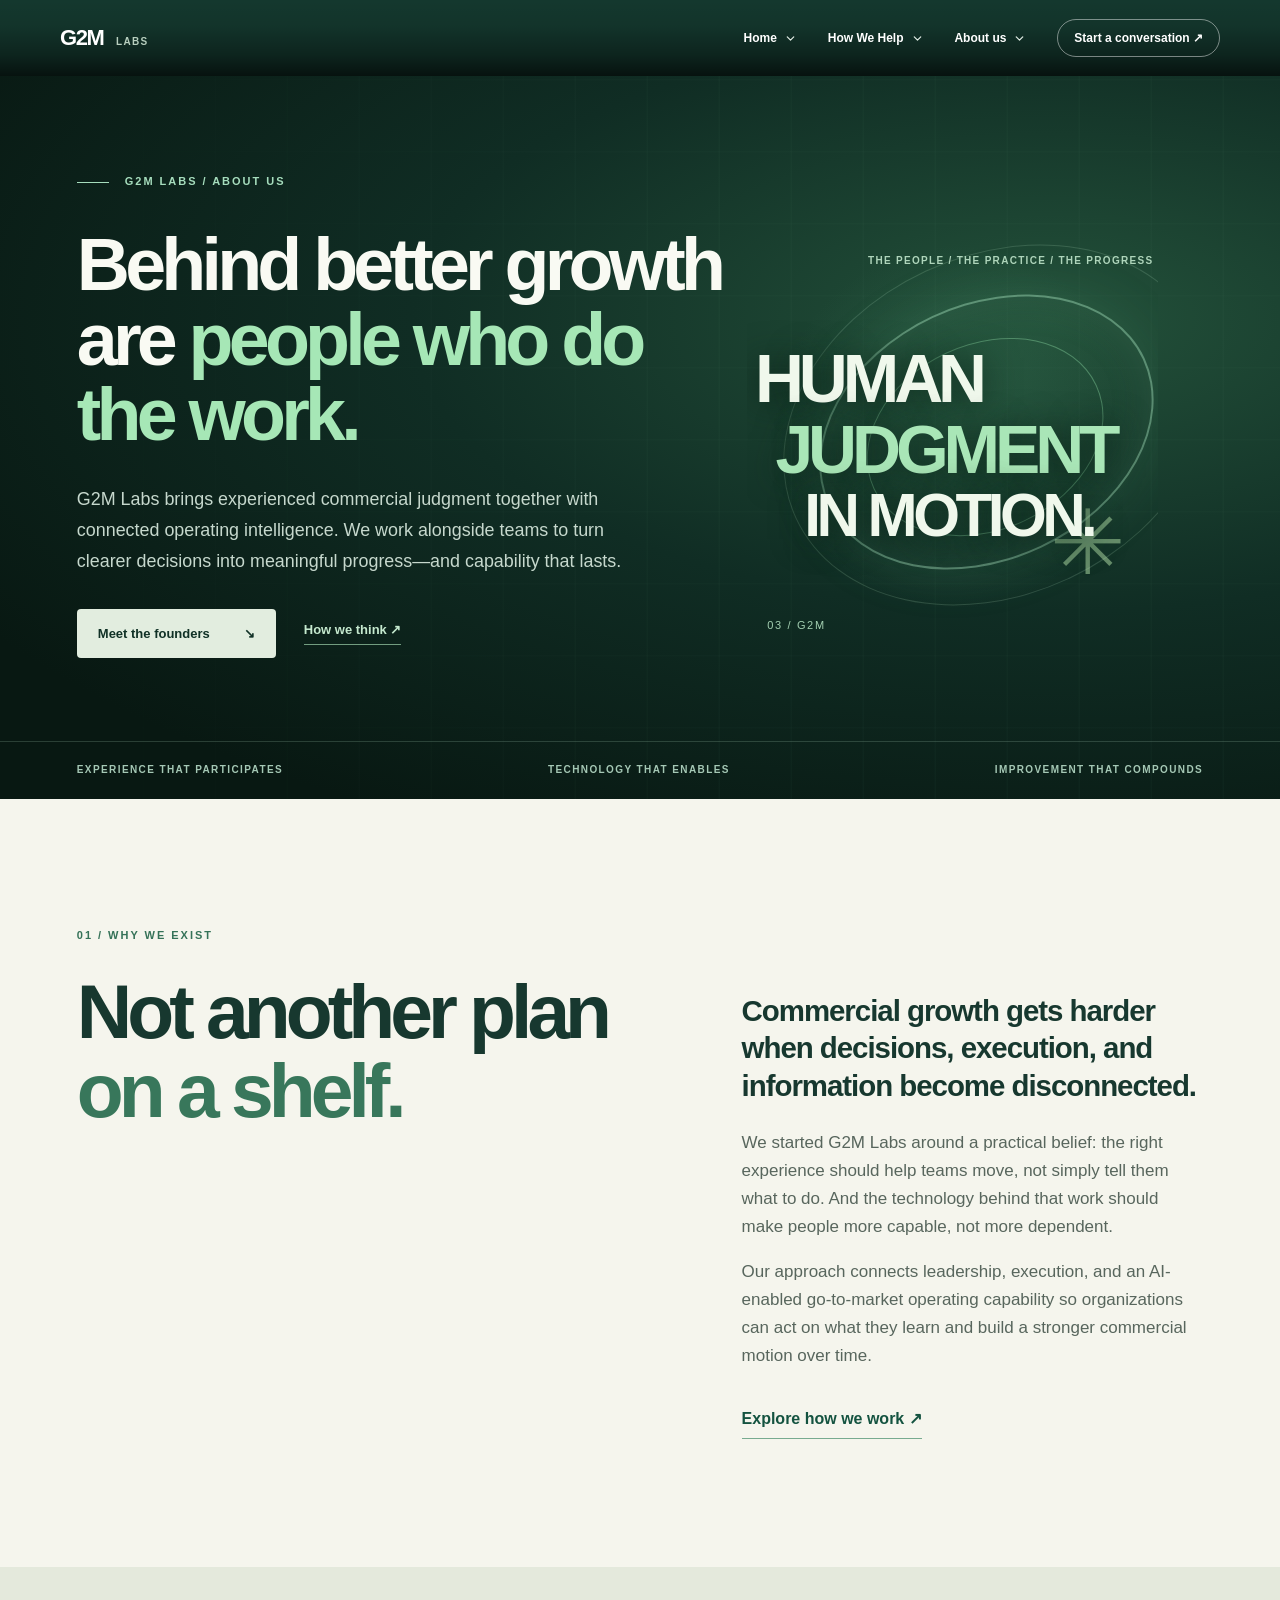
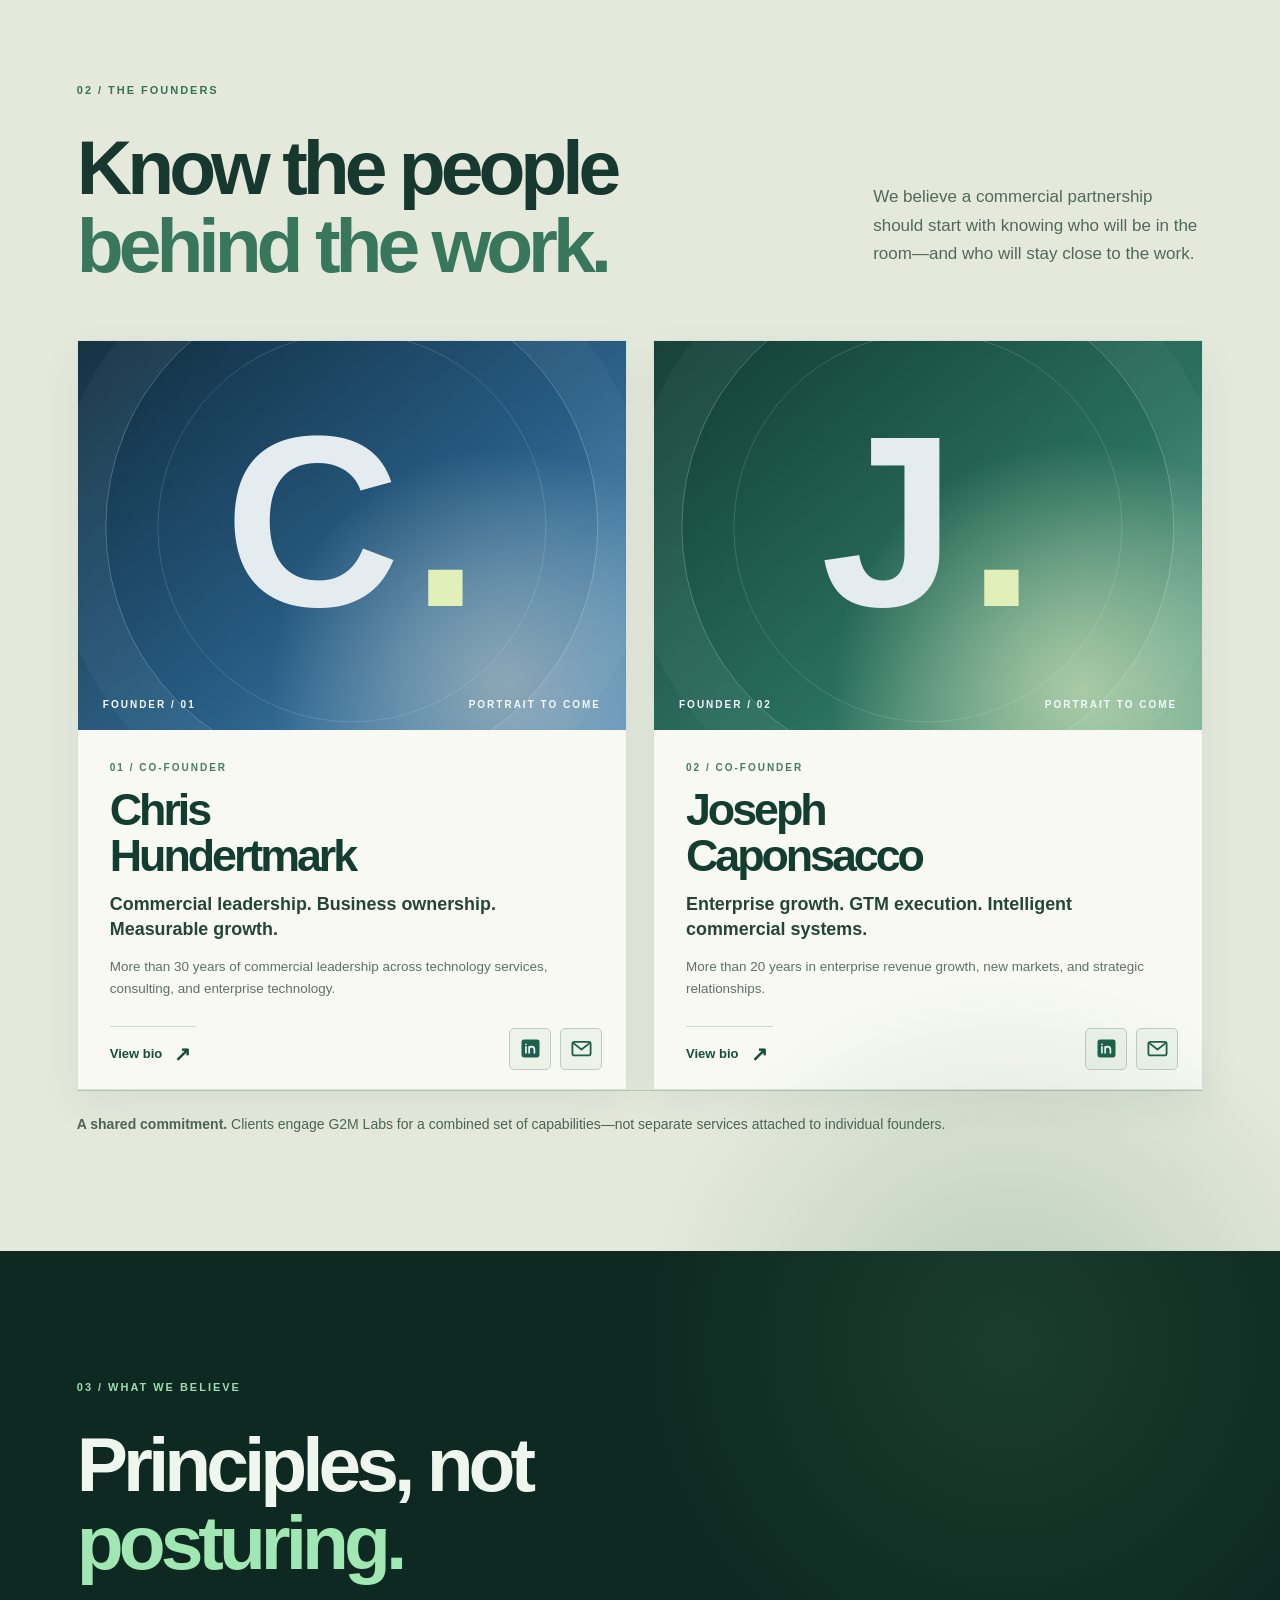
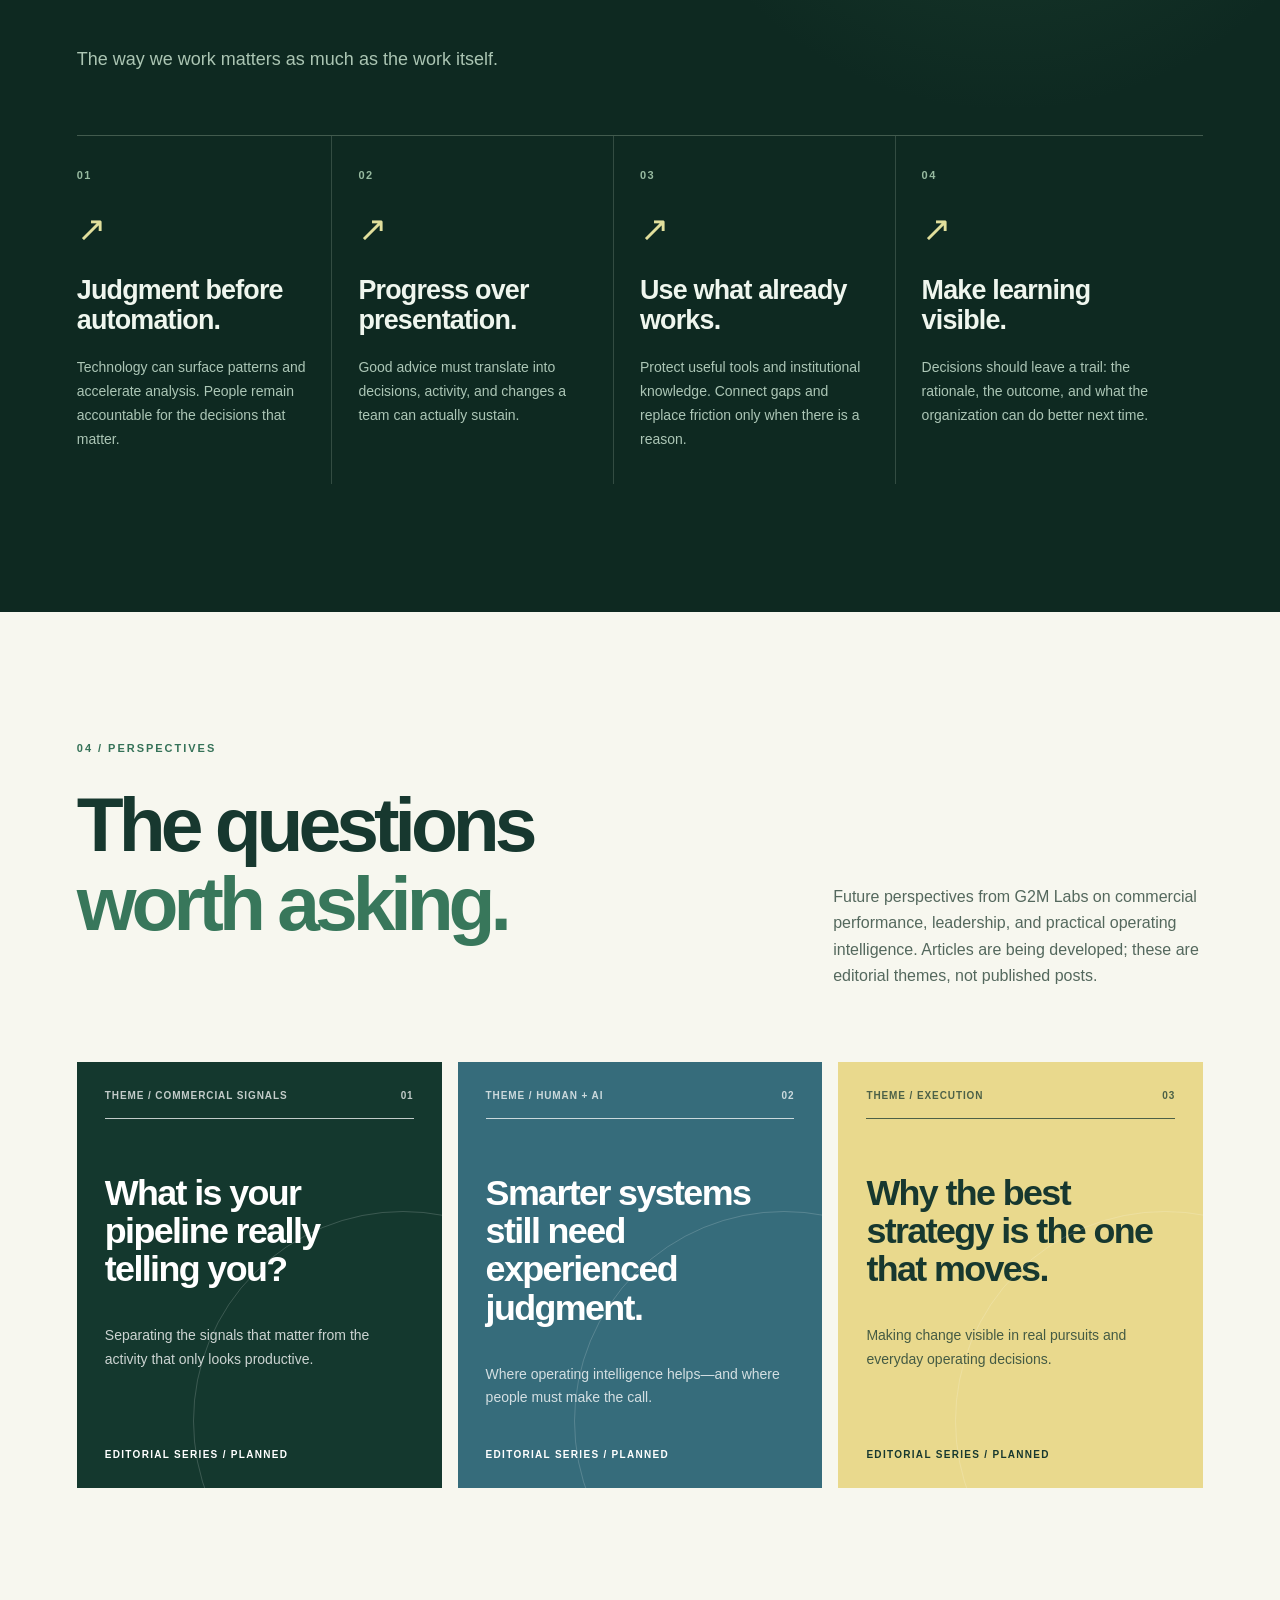
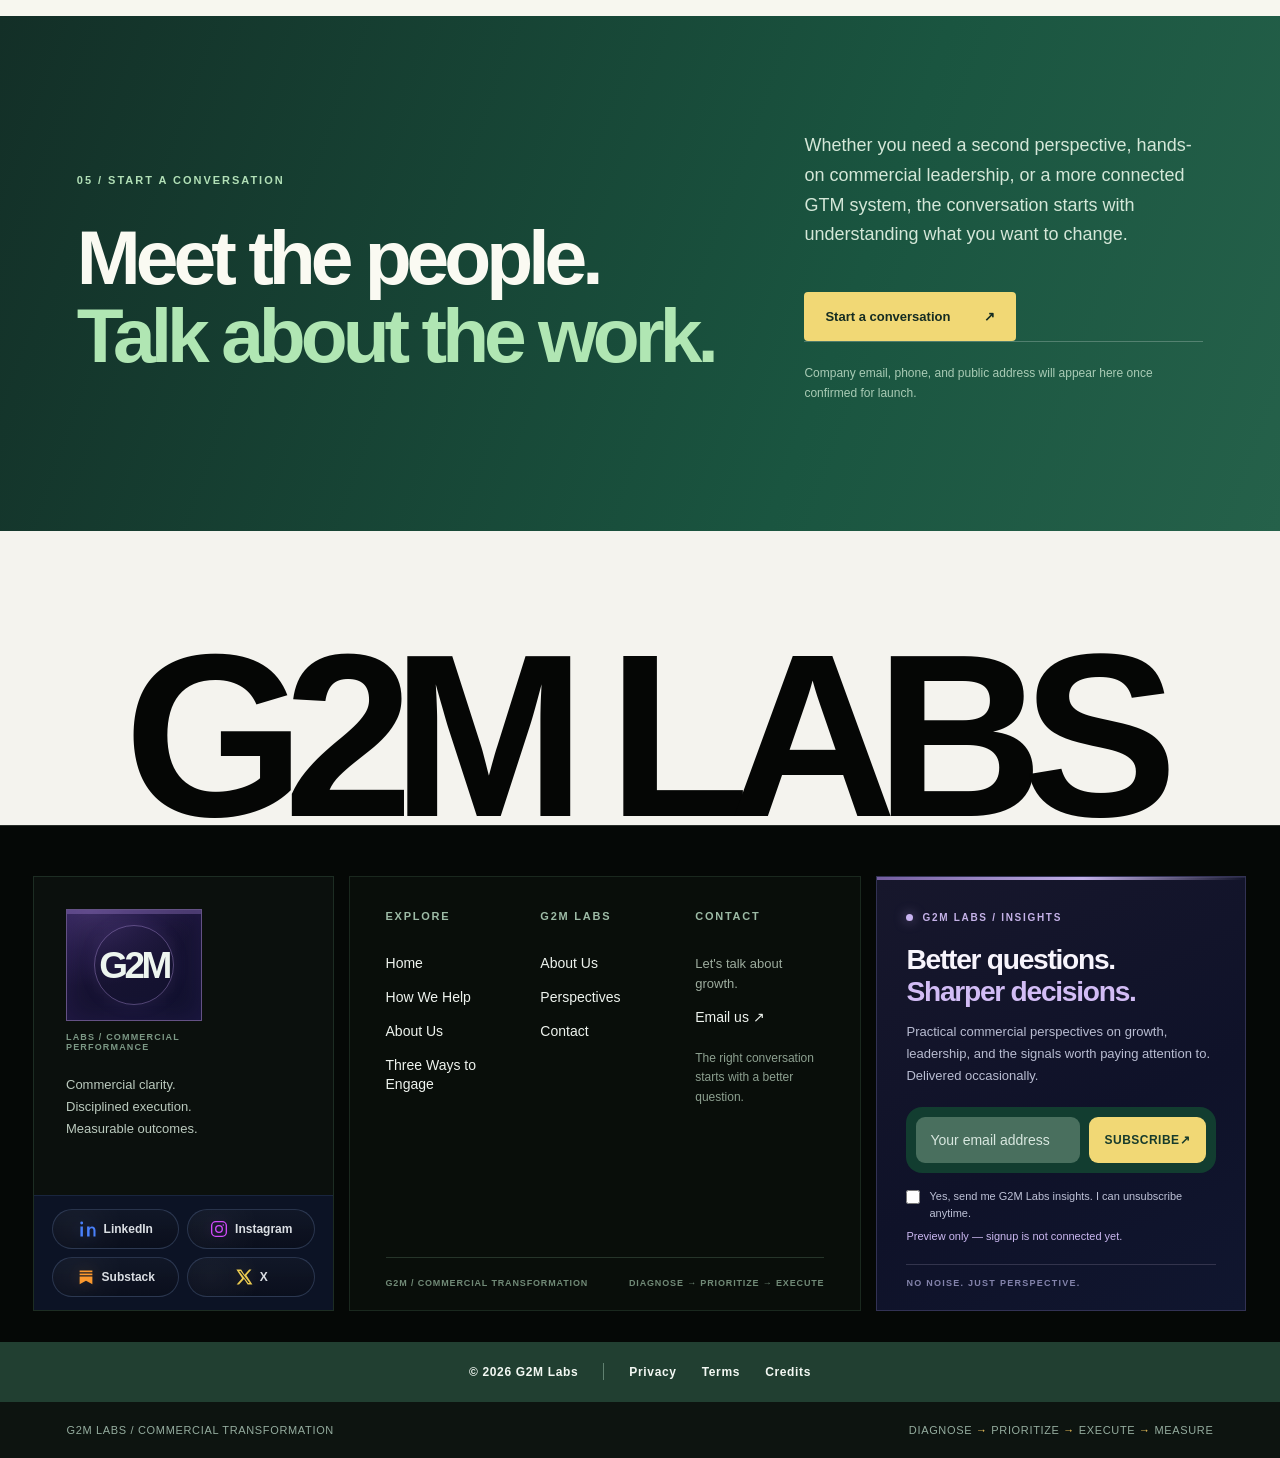
==== commit 659575b1: "Full site update and fuinctionality." ====
--- a/help.html
+++ b/help.html
@@ -5,12 +5,13 @@
     <meta charset="utf-8"/>
     <meta content="width=device-width,initial-scale=1" name="viewport"/>
     <title>G2M Labs | About Us</title>
-    <link href="help.css" rel="stylesheet"/>
+    <link href="help.css?v=36.9" rel="stylesheet"/>
     <meta
       content="Get to know G2M Labs, the people behind the work, and how we think about commercial performance."
       name="description"/>
-      <link href="nav-dropdown.css" rel="stylesheet"/>
-      <link href="page3-about-study.css" rel="stylesheet"/>
+      <link href="nav-dropdown.css?v=36.9" rel="stylesheet"/>
+      <link href="page3-about-study.css?v=36.9" rel="stylesheet"/>
+      <link href="founder-bio-transform.css?v=36.9" rel="stylesheet"/>
     <style id="g2m-footer-social-consistency">
 /* Foundation 28 / Footer social consistency fix — identical 2×2 layout on all pages. */
 .footer-foundation-19 .footer-social-bar {
@@ -352,11 +353,6 @@
           </div>
         </div>
       </section>
-
-
-
-
-
       <section class="about-people" id="people">
         <div class="about-shell">
           <div class="about-section-heading">
@@ -370,64 +366,150 @@
             <p>
               We believe a commercial partnership should start with knowing who will be in the room—and who will stay close to the work.</p>
           </div>
-
-
-          <div class="about-founder-grid">
-            <article class="about-founder">
-              <div
-                aria-label="Photograph placeholder for Chris" class="about-portrait portrait-chris"
-                role="img">
-                <div class="portrait-monogram">
-                  C<span>.</span>
-                </div>
-                <div class="portrait-caption">
-                  <span>FOUNDER / 01</span><span>PORTRAIT TO COME</span>
-                </div>
-              </div>
-              <div class="about-founder-copy">
-                <span class="founder-index">01 / CO-FOUNDER</span>
-                <h3>
-                  Chris Hundertmark</h3>
-                <p class="about-bio-lead">
-                  An experienced perspective on building commercial performance.</p>
-                <p class="about-copy-placeholder">
-                  Biography in development. This space will introduce Chris’s background, commercial experience, and approach to working with leadership teams using approved details.</p>
-                <span class="about-profile-pending">LinkedIn profile / link pending</span>
-              </div>
-            </article>
-
-
-            <article class="about-founder">
-              <div
-                aria-label="Photograph placeholder for Joe" class="about-portrait portrait-joe"
-                role="img">
-                <div class="portrait-monogram">
-                  J<span>.</span>
-                </div>
-                <div class="portrait-caption">
-                  <span>FOUNDER / 02</span><span>PORTRAIT TO COME</span>
-                </div>
-              </div>
-              <div class="about-founder-copy">
-                <span class="founder-index">02 / CO-FOUNDER</span>
-                <h3>
-                  Joseph Caponsacco</h3>
-                <p class="about-bio-lead">
-                   Commercial leadership shaped by work inside the business.
-                <p class="about-copy-placeholder">
-                  Biography in development. This space will introduce Joe’s career experience, leadership perspective, and approach to partnering with clients using approved details.</p>
-                <span class="about-profile-pending">LinkedIn profile / link pending</span>
-              </div>
-            </article>
-          </div>
-          
+          <section aria-label="G2M Labs co-founders" class="founder-grid">
+           <!-- FOUNDER 01 / CHRIS — BLUE -->
+           <article class="founder" id="founder-chris">
+            <div class="founder-head">
+             <div aria-label="Temporary blue portrait placeholder for Chris Hundertmark" class="portrait chris" role="img">
+              <div aria-hidden="true" class="portrait-monogram">
+               C
+               <i>
+                .
+               </i>
+              </div>
+              <div class="portrait-caption">
+               <span>
+                FOUNDER / 01
+               </span>
+               <span>
+                PORTRAIT TO COME
+               </span>
+              </div>
+             </div>
+             <div class="identity">
+              <span class="founder-index">
+               01 / CO-FOUNDER
+              </span>
+              <h2>
+               <span>
+                Chris
+               </span>
+               <span>
+                Hundertmark
+               </span>
+              </h2>
+              <p class="lead">
+               Commercial leadership. Business ownership. Measurable growth.
+              </p>
+              <p class="summary">
+               More than 30 years of commercial leadership across technology services, consulting, and enterprise technology.
+              </p>
+             </div>
+            </div>
+            <div aria-label="Chris's extended biography" class="biography" id="chris-biography" inert="">
+             <div class="bio-scroll">
+              <span class="bio-label">
+               01 / Behind the work
+              </span>
+              <p>
+               Chris brings more than 30 years of experience driving growth across technology services, consulting, and enterprise technology.
+              </p>
+              <p>
+               His career spans sales leadership at global firms including Accenture, Cognizant, and DXC, alongside executive roles with direct responsibility for business growth, commercial strategy, and P&amp;L performance.
+              </p>
+              <p>
+               At G2M Labs, Chris works directly with client leadership teams to navigate complex growth challenges, make better commercial decisions, and turn strategy into measurable results.
+              </p>
+             </div>
+            </div>
+            <!-- V36.4 / Always-visible founder contact shortcuts -->
+<div class="founder-contact-icons" aria-label="Chris contact links">
+  <a href="https://www.linkedin.com/in/chris-hundertmark" target="_blank" rel="noopener noreferrer" aria-label="View Chris's LinkedIn profile" title="Chris on LinkedIn"><svg aria-hidden="true" viewBox="0 0 24 24" width="21" height="21" fill="none" xmlns="http://www.w3.org/2000/svg"><rect x="1.7" y="1.7" width="20.6" height="20.6" rx="2.8" fill="currentColor"/><path d="M6.8 10v7.2M6.8 7.1v.3M10.4 17.2V10m0 3.1c0-2.1 1.2-3.2 2.9-3.2 2 0 3.2 1.2 3.2 3.8v3.5" stroke="#F8F9F3" stroke-width="1.85" stroke-linecap="round" stroke-linejoin="round"/></svg></a>
+  <a href="mailto:chris.hundertmark@g2mlabs.ai" aria-label="Email Chris at G2M Labs" title="Email Chris"><svg aria-hidden="true" viewBox="0 0 24 24" width="23" height="23" fill="none" xmlns="http://www.w3.org/2000/svg"><rect x="2.5" y="5.1" width="19" height="14" rx="2" stroke="currentColor" stroke-width="1.9"/><path d="m3.5 6.4 8.5 6.7 8.5-6.7" stroke="currentColor" stroke-width="1.9" stroke-linecap="round" stroke-linejoin="round"/></svg></a>
+</div>
+<button aria-controls="chris-biography" aria-expanded="false" class="bio-toggle" type="button">
+             <span class="toggle-label">
+              View bio
+             </span>
+             <span aria-hidden="true" class="arrow">
+              ↗
+             </span>
+            </button>
+           </article>
+           <!-- FOUNDER 02 / JOE — GREEN -->
+           <article class="founder" id="founder-joe">
+            <div class="founder-head">
+             <div aria-label="Temporary green portrait placeholder for Joseph Caponsacco" class="portrait joe" role="img">
+              <div aria-hidden="true" class="portrait-monogram">
+               J
+               <i>
+                .
+               </i>
+              </div>
+              <div class="portrait-caption">
+               <span>
+                FOUNDER / 02
+               </span>
+               <span>
+                PORTRAIT TO COME
+               </span>
+              </div>
+             </div>
+             <div class="identity">
+              <span class="founder-index">
+               02 / CO-FOUNDER
+              </span>
+              <h2>
+               <span>
+                Joseph
+               </span>
+               <span>
+                Caponsacco
+               </span>
+              </h2>
+              <p class="lead">
+               Enterprise growth. GTM execution. Intelligent commercial systems.
+              </p>
+              <p class="summary">
+               More than 20 years in enterprise revenue growth, new markets, and strategic relationships.
+              </p>
+             </div>
+            </div>
+            <div aria-label="Joseph's extended biography" class="biography" id="joe-biography" inert="">
+             <div class="bio-scroll">
+              <span class="bio-label">
+               02 / Behind the work
+              </span>
+              <p>
+               Joe brings more than 20 years of experience driving enterprise revenue growth, developing new markets, and building strategic relationships across technology, SaaS, and data-driven solutions.
+              </p>
+              <p>
+               His career includes leadership and enterprise sales roles with technology innovators, securing multimillion-dollar agreements with global organizations including American Express, WPP, Novartis, and Sprint.
+              </p>
+              <p>
+               At G2M Labs, Joe combines deep enterprise sales experience with expertise in AI, analytics, and go-to-market strategy to help clients identify growth opportunities, strengthen commercial execution, and build more effective, measurable revenue operations.
+              </p>
+             </div>
+            </div>
+            <!-- V36.4 / Always-visible founder contact shortcuts -->
+<div class="founder-contact-icons" aria-label="Joseph contact links">
+  <a href="https://www.linkedin.com/in/jcaponsacco" target="_blank" rel="noopener noreferrer" aria-label="View Joseph's LinkedIn profile" title="Joseph on LinkedIn"><svg aria-hidden="true" viewBox="0 0 24 24" width="21" height="21" fill="none" xmlns="http://www.w3.org/2000/svg"><rect x="1.7" y="1.7" width="20.6" height="20.6" rx="2.8" fill="currentColor"/><path d="M6.8 10v7.2M6.8 7.1v.3M10.4 17.2V10m0 3.1c0-2.1 1.2-3.2 2.9-3.2 2 0 3.2 1.2 3.2 3.8v3.5" stroke="#F8F9F3" stroke-width="1.85" stroke-linecap="round" stroke-linejoin="round"/></svg></a>
+  <a href="mailto:joe.caponsacco@g2mlabs.ai" aria-label="Email Joseph at G2M Labs" title="Email Joseph"><svg aria-hidden="true" viewBox="0 0 24 24" width="23" height="23" fill="none" xmlns="http://www.w3.org/2000/svg"><rect x="2.5" y="5.1" width="19" height="14" rx="2" stroke="currentColor" stroke-width="1.9"/><path d="m3.5 6.4 8.5 6.7 8.5-6.7" stroke="currentColor" stroke-width="1.9" stroke-linecap="round" stroke-linejoin="round"/></svg></a>
+</div>
+<button aria-controls="joe-biography" aria-expanded="false" class="bio-toggle" type="button">
+             <span class="toggle-label">
+              View bio
+             </span>
+             <span aria-hidden="true" class="arrow">
+              ↗
+             </span>
+            </button>
+           </article>
+          </section>
           <p class="about-founder-footnote">
             <strong>A shared commitment.</strong> Clients engage G2M Labs for a combined set of capabilities—not separate services attached to individual founders.</p>
         </div>
       </section>
-
-
-
       <section class="about-beliefs" id="principles">
         <div class="about-shell">
           <div class="about-beliefs-head">
@@ -562,9 +644,9 @@
             <div aria-label="Follow G2M Labs" class="footer-social-bar">
               <!-- Replace temporary platform-homepage URLs with official G2M Labs profiles before launch. -->
               <a
-                class="social-linkedin" aria-label="LinkedIn — G2M profile URL pending"
-                href="https://www.linkedin.com/" rel="noopener noreferrer" target="_blank"
-                title="LinkedIn (profile URL to be added)">
+                class="social-linkedin" aria-label="G2M Labs on LinkedIn"
+                href="https://www.linkedin.com/company/g2mlabs" rel="noopener noreferrer" target="_blank"
+                title="Visit G2M Labs on LinkedIn">
               <svg aria-hidden="true" fill="currentColor" viewbox="0 0 24 24">
                 <path d="M5.2 8.8H1.9V22h3.3V8.8ZM3.55 2A1.92 1.92 0 1 0 3.6 5.84 1.92 1.92 0 0 0 3.55 2ZM22 14c0-3.5-1.9-5.2-4.44-5.2a3.83 3.83 0 0 0-3.45 1.9V8.8h-3.3V22h3.3v-7.34c0-1.93.36-3.8 2.76-3.8 2.35 0 2.38 2.17 2.38 3.93V22H22V14Z">
                 </path>
@@ -683,8 +765,9 @@
       </div>
     </footer>
     <!-- END SECTION 07 / FOUNDATION 20 FOOTER -->
-    <script defer="" src="help.js"></script>
-    <script defer="" src="nav-dropdown.js"></script>
-    <script defer="" src="footer-signup.js"></script>
+    <script defer="" src="founder-bio-transform.js?v=36.9"></script>
+    <script defer="" src="help.js?v=36.9"></script>
+    <script defer="" src="nav-dropdown.js?v=36.9"></script>
+    <script defer="" src="footer-signup.js?v=36.9"></script>
   </body>
 </html>
--- a/founder-bio-transform.css
+++ b/founder-bio-transform.css
@@ -0,0 +1,419 @@
+/* V36.3 / FOUNDER BIO TRANSFORMATION — isolated from site theme. */
+#people {
+      --paper: #e7ebdf;
+      --card: #f8f9f3;
+      --ink: #16392f;
+      --body: #5f7068;
+      --line: #d5ded2;
+      --mint: #e1f0b9;
+      --motion: 640ms;
+      --motion-ease: cubic-bezier(.22, 1, .36, 1);
+      --card-height: 750px;
+      --portrait-default: 52%;
+      --header-expanded: 28%;
+      --portrait-expanded: 37%;
+    }
+#people .page {
+      max-width: 1420px;
+      margin: 0 auto;
+      padding: clamp(25px, 5vw, 76px) clamp(18px, 4.2vw, 62px) 70px;
+    }
+#people .eyebrow {
+      margin: 0 0 13px;
+      text-transform: uppercase;
+      letter-spacing: .23em;
+      color: #477762;
+      font-size: 11px;
+      font-weight: 800;
+    }
+#people .heading {
+      display: flex;
+      justify-content: space-between;
+      align-items: end;
+      gap: 24px;
+      margin-bottom: 30px;
+    }
+#people .heading h1 {
+      max-width: 800px;
+      font-size: clamp(32px, 4.3vw, 64px);
+      line-height: 1.02;
+      letter-spacing: -.055em;
+      margin: 0;
+      font-weight: 800;
+    }
+#people .heading h1 em { font-style: normal; color: #6a8979; }
+#people .heading p {
+      max-width: 290px;
+      margin: 0 0 4px;
+      line-height: 1.5;
+      color: var(--body);
+      font-size: 14px;
+    }
+#people .founder-grid {
+      display: grid;
+      grid-template-columns: repeat(2, minmax(0, 1fr));
+      gap: 26px;
+      align-items: stretch;
+    }
+#people .founder {
+      position: relative;
+      height: var(--card-height);
+      min-width: 0;
+      overflow: hidden;
+      background: var(--card);
+      border: 1px solid #d9e0d5;
+      box-shadow: 0 15px 37px #153c3010;
+      isolation: isolate;
+    }
+#people .founder-head {
+      position: absolute;
+      inset: 0 0 auto 0;
+      height: 100%;
+      overflow: hidden;
+      z-index: 2;
+      background: var(--card);
+      transition: height var(--motion) var(--motion-ease);
+    }
+#people .founder.is-expanded .founder-head {
+      height: var(--header-expanded);
+    }
+#people .portrait {
+      position: absolute;
+      top: 0;
+      left: 0;
+      width: 100%;
+      height: var(--portrait-default);
+      overflow: hidden;
+      transition:
+        width var(--motion) var(--motion-ease),
+        height var(--motion) var(--motion-ease);
+    }
+#people .founder.is-expanded .portrait {
+      width: var(--portrait-expanded);
+      height: 100%;
+    }
+#people .portrait.chris {
+      background:
+        radial-gradient(circle at 78% 88%, #8ba7b5 0, transparent 43%),
+        linear-gradient(141deg, #102d3e 0%, #285d85 57%, #5394c5 100%);
+    }
+#people .portrait.joe {
+      background:
+        radial-gradient(circle at 78% 90%, #a9cba5 0, transparent 45%),
+        linear-gradient(141deg, #123c35 0%, #296f5d 60%, #62a48f 100%);
+    }
+#people .portrait::before, #people .portrait::after {
+      content: "";
+      position: absolute;
+      border-radius: 50%;
+      aspect-ratio: 1;
+      left: 50%;
+      top: 48%;
+      transform: translate(-50%, -50%);
+      pointer-events: none;
+    }
+#people .portrait::before {
+      width: 90%;
+      border: 1px solid #f4ffff42;
+      box-shadow: 0 0 0 53px #e1eeff09, 0 0 0 100px #e1eeff06;
+      transition: width var(--motion) var(--motion-ease);
+    }
+#people .portrait::after {
+      width: 71%;
+      border: 1px solid #f4ffff24;
+    }
+#people .portrait-monogram {
+      position: absolute;
+      top: 47%;
+      left: 50%;
+      transform: translate(-50%, -50%);
+      font-weight: 800;
+      font-size: clamp(145px, 19vw, 270px);
+      letter-spacing: -.115em;
+      line-height: 1;
+      color: #e4ecef;
+      white-space: nowrap;
+      transition: font-size var(--motion) var(--motion-ease);
+      z-index: 1;
+    }
+#people .portrait-monogram i {
+      font-style: normal;
+      color: var(--mint);
+      letter-spacing: 0;
+    }
+#people .founder.is-expanded .portrait-monogram {
+      font-size: clamp(66px, 8vw, 112px);
+    }
+#people .portrait-caption {
+      position: absolute;
+      bottom: 20px;
+      left: 25px;
+      right: 25px;
+      display: flex;
+      justify-content: space-between;
+      gap: 8px;
+      color: #f1fbfb;
+      font-size: 10px;
+      letter-spacing: .2em;
+      font-weight: 800;
+      z-index: 2;
+      transition: opacity 200ms ease;
+    }
+#people .founder.is-expanded .portrait-caption { opacity: 0; }
+#people .identity {
+      position: absolute;
+      left: 0;
+      top: var(--portrait-default);
+      width: 100%;
+      height: calc(100% - var(--portrait-default));
+      padding: clamp(22px, 2.5vw, 34px);
+      overflow: hidden;
+      transition:
+        top var(--motion) var(--motion-ease),
+        left var(--motion) var(--motion-ease),
+        width var(--motion) var(--motion-ease),
+        height var(--motion) var(--motion-ease),
+        padding var(--motion) var(--motion-ease);
+    }
+#people .founder.is-expanded .identity {
+      top: 0;
+      left: var(--portrait-expanded);
+      width: calc(100% - var(--portrait-expanded));
+      height: 100%;
+      padding: clamp(14px, 2vw, 28px);
+    }
+#people .founder-index {
+      display: block;
+      color: #477b66;
+      letter-spacing: .2em;
+      font-size: 10px;
+      font-weight: 850;
+      margin-bottom: 13px;
+      white-space: nowrap;
+      transition: margin var(--motion) var(--motion-ease);
+    }
+#people .identity h2 {
+      margin: 0 0 13px;
+      color: #123d30;
+      font-size: clamp(31px, 3.5vw, 50px);
+      letter-spacing: -.068em;
+      line-height: 1.04;
+      font-weight: 820;
+      transition:
+        font-size var(--motion) var(--motion-ease),
+        margin var(--motion) var(--motion-ease);
+    }
+#people .identity h2 span { display: block; }
+#people .lead {
+      margin: 0;
+      font-size: clamp(15px, 1.4vw, 19px);
+      font-weight: 720;
+      line-height: 1.43;
+      color: #244538;
+      transition: font-size var(--motion) var(--motion-ease);
+    }
+#people .identity .summary {
+      margin: 13px 0 0;
+      color: var(--body);
+      font-size: clamp(12px, 1.05vw, 14px);
+      line-height: 1.65;
+      transition: opacity 200ms ease;
+    }
+#people .founder.is-expanded .identity .founder-index { margin-bottom: 10px; font-size: 9px; }
+#people .founder.is-expanded .identity h2 {
+      font-size: clamp(23px, 2.65vw, 36px);
+      margin-bottom: 9px;
+    }
+#people .founder.is-expanded .identity .lead { font-size: clamp(11px, 1.1vw, 14px); }
+#people .founder.is-expanded .identity .summary { opacity: 0; }
+#people .biography {
+      position: absolute;
+      z-index: 1;
+      left: 0;
+      right: 0;
+      top: var(--header-expanded);
+      bottom: 0;
+      border-top: 1px solid var(--line);
+      background: #f5f7f0;
+      opacity: 0;
+      transform: translateY(26px);
+      visibility: hidden;
+      pointer-events: none;
+      transition:
+        opacity 330ms ease,
+        transform 560ms var(--motion-ease),
+        visibility 0s linear 560ms;
+    }
+#people .founder.is-expanded .biography {
+      opacity: 1;
+      transform: translateY(0);
+      visibility: visible;
+      pointer-events: auto;
+      transition:
+        opacity 320ms ease 220ms,
+        transform 560ms var(--motion-ease),
+        visibility 0s;
+    }
+#people .bio-scroll {
+      position: absolute;
+      inset: 0;
+      padding: clamp(26px, 3.4vw, 44px);
+      overflow: auto;
+      overscroll-behavior: contain;
+    }
+#people .bio-label {
+      color: #4b7966;
+      font-size: 11px;
+      font-weight: 850;
+      letter-spacing: .2em;
+      text-transform: uppercase;
+    }
+#people .bio-scroll p {
+      font-size: clamp(14px, 1.25vw, 17px);
+      line-height: 1.74;
+      color: #53695e;
+      max-width: 55ch;
+    }
+#people .bio-note {
+      border-top: 1px solid #cbd9ca;
+      margin-top: 24px;
+      padding-top: 20px;
+      color: #62796b;
+      font-size: 12px;
+      line-height: 1.65;
+    }
+#people .bio-actions { display: flex; gap: 11px; flex-wrap: wrap; margin-top: 23px; }
+#people .bio-actions .link-stub {
+      display: inline-flex;
+      gap: 8px;
+      align-items: center;
+      color: #2c614b;
+      border: 1px solid #cadacb;
+      padding: 10px 12px;
+      border-radius: 3px;
+      font-size: 12px;
+      font-weight: 750;
+    }
+#people .bio-toggle {
+      position: absolute;
+      z-index: 5;
+      left: clamp(22px, 2.5vw, 34px);
+      bottom: 17px;
+      color: #174e3b;
+      background: transparent;
+      border: 0;
+      border-top: 1px solid #cddbcf;
+      padding: 15px 5px 6px 0;
+      font-size: 13px;
+      font-weight: 800;
+      cursor: pointer;
+      display: flex;
+      align-items: center;
+      gap: 12px;
+      transition: color 150ms ease;
+    }
+#people .bio-toggle .arrow { transition: transform 280ms ease; font-size: 20px; }
+#people .bio-toggle:hover { color: #41846b; }
+#people .bio-toggle:hover .arrow { transform: translateX(5px); }
+#people .founder.is-expanded .bio-toggle {
+      left: auto;
+      right: 23px;
+      bottom: 18px;
+      padding: 11px 14px;
+      border: 1px solid #c6d5c8;
+      border-radius: 5px;
+      background: #edf3e9;
+      box-shadow: 0 3px 12px #153a3017;
+      font-size: 12px;
+    }
+#people .founder.is-expanded .bio-toggle .arrow { transform: rotate(180deg); }
+#people .bio-toggle:focus-visible { outline: 3px solid #a2b85f; outline-offset: 3px; }
+#people .shared {
+      border-top: 1px solid #cbd7c9;
+      padding-top: 22px;
+      margin-top: 25px;
+      color: #4e6c5e;
+      font-size: 15px;
+      line-height: 1.6;
+    }
+#people .shared strong { color: #244c3d; }
+#people .study-note {
+      margin-top: 20px;
+      font-size: 12px;
+      color: #62786b;
+      line-height: 1.6;
+    }
+@media  (max-width: 1080px) {#people { --card-height: 690px; --header-expanded: 30%; }
+#people .heading { align-items: start; flex-direction: column; }
+#people .founder-grid { gap: 16px; }
+#people .founder.is-expanded .identity .lead { font-size: 12px; }
+#people .founder.is-expanded .identity h2 { font-size: clamp(22px, 2.7vw, 31px); }}
+@media  (max-width: 760px) {#people { --card-height: 700px; --header-expanded: 27%; }
+#people .founder-grid { grid-template-columns: 1fr; max-width: 570px; margin-inline: auto; }
+#people .portrait-monogram { font-size: clamp(160px, 35vw, 245px); }
+#people .founder.is-expanded .portrait-monogram { font-size: clamp(65px, 18vw, 100px); }
+#people .founder.is-expanded .identity h2 { font-size: clamp(26px, 6vw, 35px); }
+#people .founder.is-expanded .identity .lead { font-size: clamp(12px, 3vw, 15px); }}
+@media  (max-width: 420px) {#people { --card-height: 650px; --header-expanded: 29%; --portrait-expanded: 35%; }
+#people .founder.is-expanded .identity { padding: 13px 12px; }
+#people .founder.is-expanded .identity h2 { font-size: 24px; }
+#people .founder.is-expanded .identity .lead { font-size: 11px; }
+#people .founder.is-expanded .identity .founder-index { font-size: 8px; }
+#people .portrait-caption { font-size: 8px; left: 15px; right: 15px; }
+#people .bio-scroll { padding: 24px; }}
+@media  (prefers-reduced-motion: reduce) {#people *, #people *::before, #people *::after { transition-duration: 0.01ms !important; animation-duration: 0.01ms !important; }}
+#people .bio-actions .link-stub { text-decoration:none; background:#edf3e9; }
+#people .bio-actions .link-stub:hover { background:#e2eddf; border-color:#7aa58d; }
+#people .bio-actions .link-stub:focus-visible { outline:3px solid #a2b85f; outline-offset:2px; }
+#people .bio-contact-email { font-size:12px !important; overflow-wrap:anywhere; margin:14px 0 50px; }
+
+
+/* ============================================================
+   V36.4 / FOUNDER CONTACT ICONS
+   Always available before and after bio expansion.
+   The complete, accessible label is kept off-screen via aria-label.
+   ============================================================ */
+#people .founder .founder-contact-icons {
+  position: absolute;
+  z-index: 8;
+  right: 24px;
+  bottom: 19px;
+  display: flex;
+  align-items: center;
+  gap: 9px;
+}
+#people .founder .founder-contact-icons a {
+  display: inline-flex;
+  align-items: center;
+  justify-content: center;
+  width: 42px;
+  height: 42px;
+  border: 1px solid #bbcec0;
+  border-radius: 5px;
+  background: #edf3e9;
+  color: #1d604b;
+  text-decoration: none;
+  transition: background 180ms ease, border-color 180ms ease,
+    color 180ms ease, transform 180ms ease;
+}
+#people .founder .founder-contact-icons a:hover {
+  background: #dceade;
+  border-color: #588b72;
+  color: #0b4230;
+  transform: translateY(-2px);
+}
+#people .founder .founder-contact-icons a:focus-visible {
+  outline: 3px solid #a2b85f;
+  outline-offset: 3px;
+}
+/* Keep Bio / Back on the left, contact shortcuts on the right. */
+#people .founder.is-expanded .bio-toggle {
+  left: 23px;
+  right: auto;
+}
+#people .founder .bio-scroll { padding-bottom: 88px; }
+@media (max-width: 420px) {
+  #people .founder .founder-contact-icons { right: 13px; bottom: 18px; gap: 6px; }
+  #people .founder .founder-contact-icons a { width: 39px; height: 39px; }
+  #people .founder.is-expanded .bio-toggle { left: 13px; }
+}
